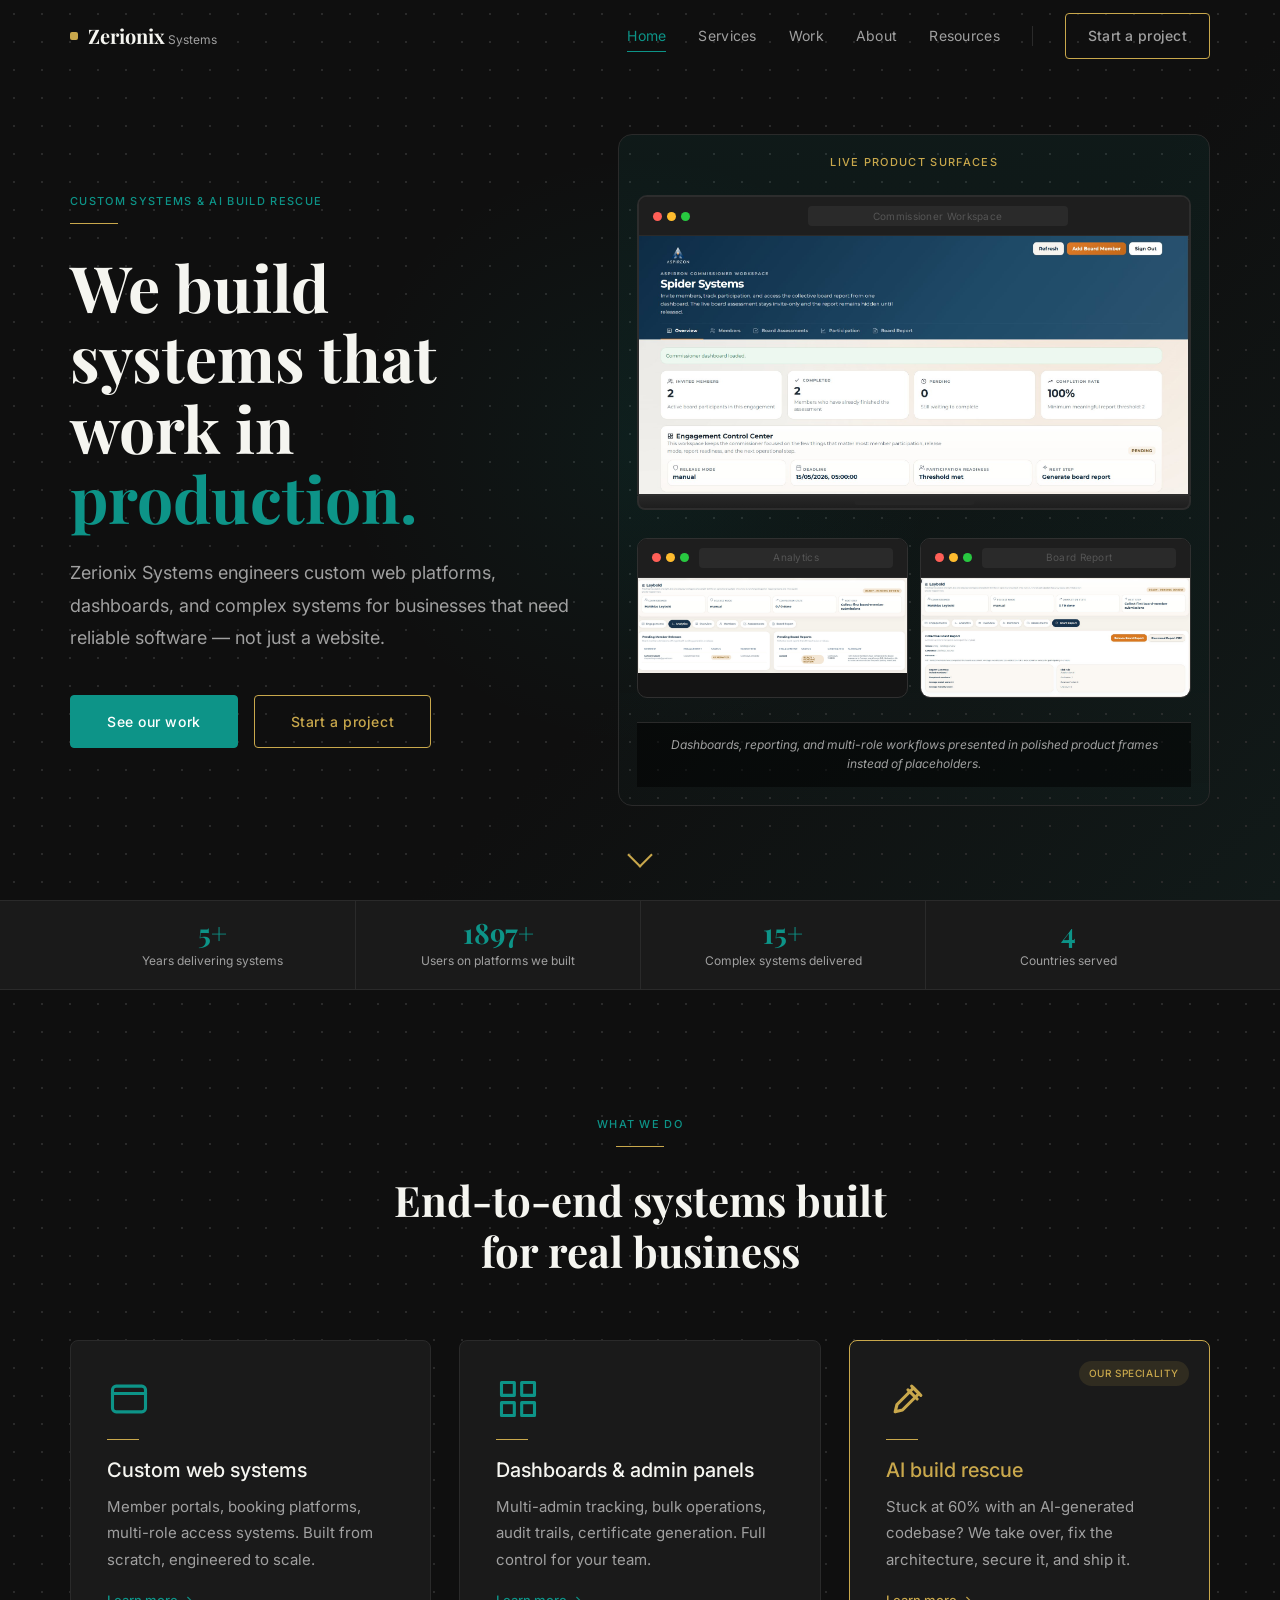
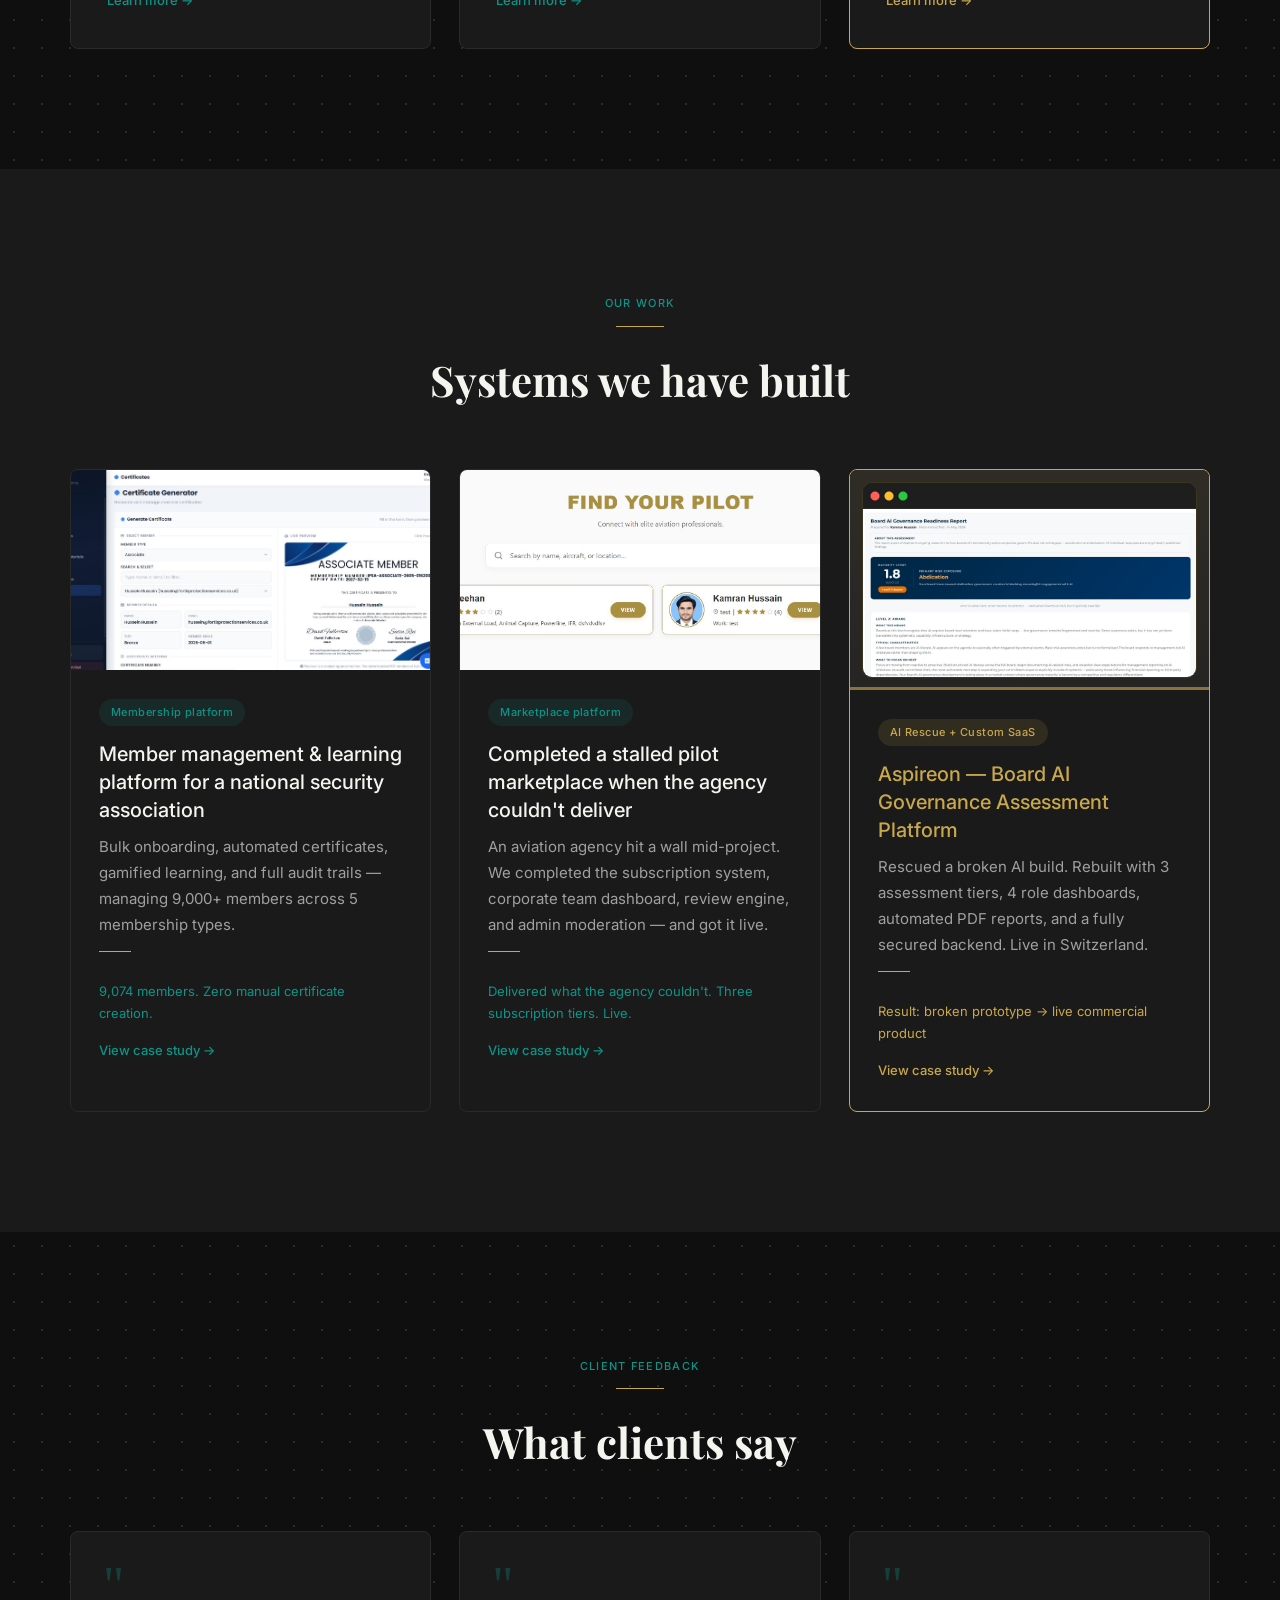
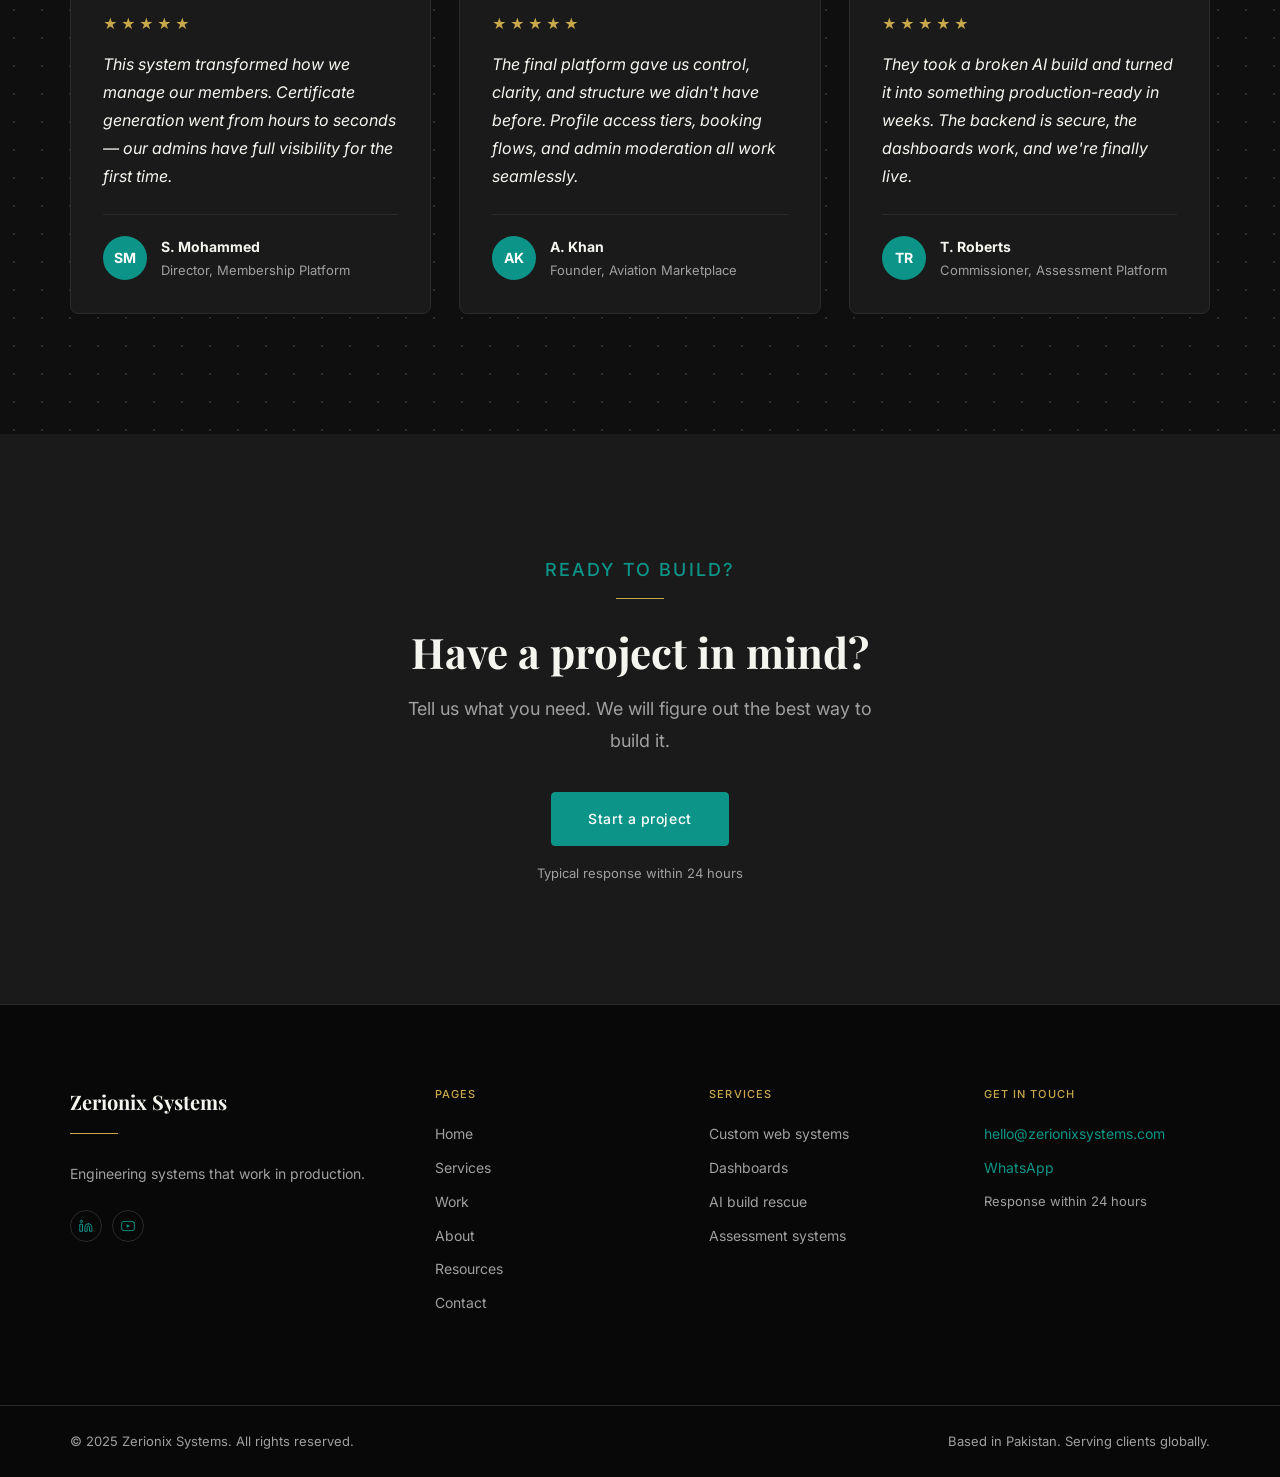
==== index.html @ 6ef4d152 "Initial commit — Zerionix Systems website Full luxury dark theme with Playfair Display + Inter typog" ====
<!DOCTYPE html>
<html lang="en">
<head>
  <meta charset="UTF-8"/>
  <meta name="viewport" content="width=device-width, initial-scale=1.0"/>
  <title>Zerionix Systems — Custom Web Systems &amp; AI Build Rescue</title>
  <meta name="description" content="Zerionix Systems engineers custom web platforms, dashboards, and production-ready systems for businesses that need reliable software."/>
  <meta property="og:title" content="Zerionix Systems — Custom Web Systems &amp; AI Build Rescue"/>
  <meta property="og:description" content="Custom web systems, dashboards, AI build rescue, and production-ready software delivery."/>
  <meta property="og:type" content="website"/>
  <link rel="preconnect" href="https://fonts.googleapis.com"/>
  <link rel="preconnect" href="https://fonts.gstatic.com" crossorigin/>
  <link href="https://fonts.googleapis.com/css2?family=Playfair+Display:wght@700&family=Inter:wght@400;500&display=swap" rel="stylesheet"/>
  <link rel="stylesheet" href="css/style.css"/>
  <link rel="stylesheet" href="css/nav.css"/>
  <link rel="stylesheet" href="css/animations.css"/>
</head>
<body data-page="home">

<header class="site-header" data-site-header>
  <div class="container nav-shell">
    <a class="logo" href="index.html">
      <span class="logo-mark" aria-hidden="true"></span>
      <span><span class="logo-primary">Zerionix</span><span class="logo-secondary"> Systems</span></span>
    </a>
    <nav class="nav-links" aria-label="Primary navigation">
      <a href="index.html" data-nav-link>Home</a>
      <a href="services.html" data-nav-link>Services</a>
      <a href="work.html" data-nav-link>Work</a>
      <a href="about.html" data-nav-link>About</a>
      <a href="resources.html" data-nav-link>Resources</a>
      <span class="nav-sep" aria-hidden="true"></span>
      <a class="btn-secondary" href="contact.html">Start a project</a>
    </nav>
    <button class="nav-toggle" type="button" data-nav-toggle aria-label="Open menu" aria-expanded="false">
      <span></span><span></span><span></span>
    </button>
  </div>
</header>

<div class="mobile-menu" data-mobile-menu>
  <button class="mobile-close" data-mobile-close aria-label="Close menu">&times;</button>
  <a href="index.html">Home</a>
  <a href="services.html">Services</a>
  <a href="work.html">Work</a>
  <a href="about.html">About</a>
  <a href="resources.html">Resources</a>
  <a href="contact.html" class="btn-primary" style="margin-top:8px;">Start a project</a>
</div>

<main>

  <!-- Hero -->
  <section class="hero-section">
    <img class="hero-bg-img" src="img/lifestyle/hero-bg.jpg" loading="eager" alt="" aria-hidden="true" onerror="this.style.display='none'"/>
    <div class="hero-glow" aria-hidden="true"></div>
    <div class="container hero-layout">
      <div class="hero-content hero-copy-block">
      <p class="label-tag fade-in" data-delay="0s">Custom Systems &amp; AI Build Rescue</p>
      <span class="gold-rule fade-in" data-delay="0.1s"></span>
      <h1 class="fade-in" data-delay="0.2s">We build systems that<br>work in <span class="hero-accent">production.</span></h1>
      <p class="hero-body fade-in" data-delay="0.3s">Zerionix Systems engineers custom web platforms, dashboards, and complex systems for businesses that need reliable software — not just a website.</p>
      <div class="hero-btns fade-in" data-delay="0.4s">
        <a class="btn-primary" href="work.html">See our work</a>
        <a class="btn-secondary" href="contact.html">Start a project</a>
      </div>
      </div>
      <div class="hero-visual-shell fade-in" data-delay="0.25s">
        <div class="media-showcase hero-showcase">
          <div class="hero-kicker">Live product surfaces</div>
          <div class="laptop-mockup">
            <div class="laptop-lid">
              <div class="browser-chrome">
                <div class="browser-dots"><span class="browser-dot dot-r"></span><span class="browser-dot dot-y"></span><span class="browser-dot dot-g"></span></div>
                <div class="browser-url">Commissioner Workspace</div>
              </div>
              <div class="browser-screen">
                <img src="img/aspireon/screen-aspireon-commissioner.png" loading="lazy" alt="Commissioner workspace shown in a laptop frame"/>
              </div>
            </div>
            <div class="laptop-base"><div class="laptop-notch"></div></div>
          </div>
          <div class="media-stack two-up hero-mini-stack">
            <div class="browser-mockup">
              <div class="browser-chrome">
                <div class="browser-dots"><span class="browser-dot dot-r"></span><span class="browser-dot dot-y"></span><span class="browser-dot dot-g"></span></div>
                <div class="browser-url">Analytics</div>
              </div>
              <div class="browser-screen">
                <img src="img/aspireon/screen-aspireon-analytics.png" loading="lazy" alt="Analytics dashboard preview"/>
              </div>
            </div>
            <div class="browser-mockup">
              <div class="browser-chrome">
                <div class="browser-dots"><span class="browser-dot dot-r"></span><span class="browser-dot dot-y"></span><span class="browser-dot dot-g"></span></div>
                <div class="browser-url">Board Report</div>
              </div>
              <div class="browser-screen">
                <img src="img/aspireon/screen-aspireon-board-report.png" loading="lazy" alt="Board report system preview"/>
              </div>
            </div>
          </div>
          <div class="media-caption">Dashboards, reporting, and multi-role workflows presented in polished product frames instead of placeholders.</div>
        </div>
      </div>
    </div>
    <div class="scroll-indicator" aria-hidden="true"><span class="scroll-arrow"></span></div>
  </section>

  <!-- Stats strip -->
  <div class="stats-strip">
    <div class="container stats-inner">
      <div class="stat-item">
        <span class="stat-num" data-count="5" data-suffix="+">5+</span>
        <span class="stat-label">Years delivering systems</span>
      </div>
      <div class="stat-item">
        <span class="stat-num" data-count="1900" data-suffix="+">1,900+</span>
        <span class="stat-label">Users on platforms we built</span>
      </div>
      <div class="stat-item">
        <span class="stat-num" data-count="15" data-suffix="+">15+</span>
        <span class="stat-label">Complex systems delivered</span>
      </div>
      <div class="stat-item">
        <span class="stat-num" data-count="4">4</span>
        <span class="stat-label">Countries served</span>
      </div>
    </div>
  </div>

  <!-- Services snapshot -->
  <section class="section dot-bg">
    <div class="container">
      <div class="section-header center fade-in">
        <p class="label-tag">What we do</p>
        <span class="gold-rule"></span>
        <h2>End-to-end systems built<br>for real business</h2>
      </div>
      <div class="card-grid three-col">
        <article class="card fade-in" data-delay="0s">
          <div class="icon-mark" aria-hidden="true">
            <svg viewBox="0 0 24 24"><rect x="3" y="5" width="18" height="14" rx="2"></rect><path d="M3 9h18"></path></svg>
          </div>
          <span class="gold-rule" style="width:32px;margin-bottom:16px"></span>
          <h3>Custom web systems</h3>
          <p>Member portals, booking platforms, multi-role access systems. Built from scratch, engineered to scale.</p>
          <a href="services.html" style="display:inline-block;margin-top:16px;color:var(--color-teal);font-size:13px;font-weight:500;">Learn more →</a>
        </article>
        <article class="card fade-in" data-delay="0.12s">
          <div class="icon-mark" aria-hidden="true">
            <svg viewBox="0 0 24 24"><rect x="3" y="3" width="7" height="7"></rect><rect x="14" y="3" width="7" height="7"></rect><rect x="3" y="14" width="7" height="7"></rect><rect x="14" y="14" width="7" height="7"></rect></svg>
          </div>
          <span class="gold-rule" style="width:32px;margin-bottom:16px"></span>
          <h3>Dashboards &amp; admin panels</h3>
          <p>Multi-admin tracking, bulk operations, audit trails, certificate generation. Full control for your team.</p>
          <a href="services.html" style="display:inline-block;margin-top:16px;color:var(--color-teal);font-size:13px;font-weight:500;">Learn more →</a>
        </article>
        <article class="card card-gold fade-in" data-delay="0.24s" style="position:relative;">
          <span style="position:absolute;top:20px;right:20px;background:rgba(201,168,76,0.12);color:var(--color-gold);font-size:10px;font-weight:500;letter-spacing:0.06em;text-transform:uppercase;padding:4px 10px;border-radius:20px;">Our speciality</span>
          <div class="icon-mark gold" aria-hidden="true">
            <svg viewBox="0 0 24 24"><path d="M14 5l5 5"></path><path d="M12 7l5 5"></path><path d="M5 19l4-1 9-9-3-3-9 9-1 4z"></path></svg>
          </div>
          <span class="gold-rule" style="width:32px;margin-bottom:16px"></span>
          <h3 style="color:var(--color-gold)">AI build rescue</h3>
          <p>Stuck at 60% with an AI-generated codebase? We take over, fix the architecture, secure it, and ship it.</p>
          <a href="services.html" style="display:inline-block;margin-top:16px;color:var(--color-gold);font-size:13px;font-weight:500;">Learn more →</a>
        </article>
      </div>
    </div>
  </section>

  <!-- Case studies -->
  <section class="section section-surface">
    <div class="container">
      <div class="section-header center fade-in">
        <p class="label-tag">Our work</p>
        <span class="gold-rule"></span>
        <h2>Systems we have built</h2>
      </div>
      <div class="card-grid three-col">

        <article class="card--media fade-in" data-delay="0s">
          <div class="card-img-frame">
            <img src="img/ipsa/admin/screen-ipsa-certificate-generator.png" loading="lazy" alt="IPSA certificate generator — live preview with member details and signatures" onerror="this.style.display='none'"/>
            <div class="card-img-overlay"></div>
          </div>
          <div class="card-content">
            <span class="tag tag-teal">Membership platform</span>
            <h3>Member management &amp; learning platform for a national security association</h3>
            <p>Bulk onboarding, automated certificates, gamified learning, and full audit trails — managing 9,000+ members across 5 membership types.</p>
            <span class="gold-rule" style="width:32px"></span>
            <p style="color:var(--color-teal);font-size:13px;margin-bottom:12px;">9,074 members. Zero manual certificate creation.</p>
            <a href="work.html" style="color:var(--color-teal);font-size:13px;font-weight:500;">View case study →</a>
          </div>
        </article>

        <article class="card--media fade-in" data-delay="0.12s">
          <div class="card-img-frame">
            <img src="img/pilot/public/screen-pilot-find-pilot.png" loading="lazy" alt="507 Aviation — Find Your Pilot search page" onerror="this.style.display='none'"/>
            <div class="card-img-overlay"></div>
          </div>
          <div class="card-content">
            <span class="tag tag-teal">Marketplace platform</span>
            <h3>Completed a stalled pilot marketplace when the agency couldn't deliver</h3>
            <p>An aviation agency hit a wall mid-project. We completed the subscription system, corporate team dashboard, review engine, and admin moderation — and got it live.</p>
            <span class="gold-rule" style="width:32px"></span>
            <p style="color:var(--color-teal);font-size:13px;margin-bottom:12px;">Delivered what the agency couldn't. Three subscription tiers. Live.</p>
            <a href="work.html" style="color:var(--color-teal);font-size:13px;font-weight:500;">View case study →</a>
          </div>
        </article>

        <article class="card--media card--media-gold fade-in" data-delay="0.24s">
          <div class="card-img-frame" style="height:220px;position:relative;">
            <div class="img-collage home-case-frame">
              <div class="collage-main">
                <img src="img/aspireon/screen-aspireon-pdf-report.png" loading="lazy" alt="Aspireon PDF report — maturity score and risk profile"/>
              </div>
              <div class="collage-side">
                <div class="collage-side-item">
                  <img src="img/aspireon/screen-aspireon-admin.png" loading="lazy" alt="Aspireon admin dashboard"/>
                </div>
                <div class="collage-side-item">
                  <img src="img/aspireon/screen-aspireon-commissioner.png" loading="lazy" alt="Aspireon commissioner workspace"/>
                </div>
              </div>
            </div>
            <div class="collage-gold-bar"></div>
            <div class="card-img-overlay" style="background:rgba(201,168,76,0.04)"></div>
          </div>
          <div class="card-content">
            <span class="tag tag-gold">AI Rescue + Custom SaaS</span>
            <h3 style="color:var(--color-gold)">Aspireon — Board AI Governance Assessment Platform</h3>
            <p>Rescued a broken AI build. Rebuilt with 3 assessment tiers, 4 role dashboards, automated PDF reports, and a fully secured backend. Live in Switzerland.</p>
            <span class="gold-rule" style="width:32px"></span>
            <p style="color:var(--color-gold);font-size:13px;margin-bottom:12px;">Result: broken prototype → live commercial product</p>
            <a href="work.html" style="color:var(--color-gold);font-size:13px;font-weight:500;">View case study →</a>
          </div>
        </article>

      </div>
    </div>
  </section>

  <!-- Testimonials -->
  <section class="section dot-bg">
    <div class="container">
      <div class="section-header center fade-in">
        <p class="label-tag">Client feedback</p>
        <span class="gold-rule"></span>
        <h2>What clients say</h2>
      </div>
      <div class="card-grid three-col">
        <article class="testimonial-card fade-in" data-delay="0s">
          <div class="testimonial-quote-mark">"</div>
          <div class="testimonial-stars">★★★★★</div>
          <p class="testimonial-text">This system transformed how we manage our members. Certificate generation went from hours to seconds — our admins have full visibility for the first time.</p>
          <div class="testimonial-author">
            <div class="testimonial-avatar">SM</div>
            <div class="testimonial-author-info">
              <strong>S. Mohammed</strong>
              <span>Director, Membership Platform</span>
            </div>
          </div>
        </article>
        <article class="testimonial-card fade-in" data-delay="0.12s">
          <div class="testimonial-quote-mark">"</div>
          <div class="testimonial-stars">★★★★★</div>
          <p class="testimonial-text">The final platform gave us control, clarity, and structure we didn't have before. Profile access tiers, booking flows, and admin moderation all work seamlessly.</p>
          <div class="testimonial-author">
            <div class="testimonial-avatar">AK</div>
            <div class="testimonial-author-info">
              <strong>A. Khan</strong>
              <span>Founder, Aviation Marketplace</span>
            </div>
          </div>
        </article>
        <article class="testimonial-card fade-in" data-delay="0.24s">
          <div class="testimonial-quote-mark">"</div>
          <div class="testimonial-stars">★★★★★</div>
          <p class="testimonial-text">They took a broken AI build and turned it into something production-ready in weeks. The backend is secure, the dashboards work, and we're finally live.</p>
          <div class="testimonial-author">
            <div class="testimonial-avatar">TR</div>
            <div class="testimonial-author-info">
              <strong>T. Roberts</strong>
              <span>Commissioner, Assessment Platform</span>
            </div>
          </div>
        </article>
      </div>
    </div>
  </section>

  <!-- CTA -->
  <section class="cta-section">
    <div class="container">
      <p class="label-tag fade-in">Ready to build?</p>
      <span class="gold-rule fade-in" data-delay="0.05s"></span>
      <h2 class="fade-in" data-delay="0.1s">Have a project in mind?</h2>
      <p class="fade-in" data-delay="0.2s">Tell us what you need. We will figure out the best way to build it.</p>
      <a class="btn-primary fade-in" data-delay="0.3s" href="contact.html">Start a project</a>
      <span class="cta-note fade-in" data-delay="0.35s">Typical response within 24 hours</span>
    </div>
  </section>

</main>

<footer class="site-footer">
  <div class="container footer-grid">
    <div>
      <span class="footer-logo">Zerionix Systems</span>
      <span class="gold-rule"></span>
      <p class="footer-tagline">Engineering systems that work in production.</p>
      <div class="footer-socials">
        <a class="social-icon" href="https://www.linkedin.com" target="_blank" rel="noreferrer" aria-label="LinkedIn">
          <svg viewBox="0 0 24 24"><path d="M16 8a6 6 0 0 1 6 6v7h-4v-7a2 2 0 0 0-4 0v7h-4v-7a6 6 0 0 1 6-6z"></path><rect x="2" y="9" width="4" height="12"></rect><circle cx="4" cy="4" r="2"></circle></svg>
        </a>
        <a class="social-icon" href="#" target="_blank" rel="noreferrer" aria-label="YouTube">
          <svg viewBox="0 0 24 24"><path d="M22.54 6.42a2.78 2.78 0 0 0-1.95-1.96C18.88 4 12 4 12 4s-6.88 0-8.59.46a2.78 2.78 0 0 0-1.95 1.96A29 29 0 0 0 1 12a29 29 0 0 0 .46 5.58A2.78 2.78 0 0 0 3.41 19.54C5.12 20 12 20 12 20s6.88 0 8.59-.46a2.78 2.78 0 0 0 1.95-1.96A29 29 0 0 0 23 12a29 29 0 0 0-.46-5.58z"></path><polygon points="9.75 15.02 15.5 12 9.75 8.98 9.75 15.02" fill="currentColor" stroke="none"></polygon></svg>
        </a>
      </div>
    </div>
    <div>
      <p class="footer-heading">Pages</p>
      <nav>
        <a href="index.html">Home</a>
        <a href="services.html">Services</a>
        <a href="work.html">Work</a>
        <a href="about.html">About</a>
        <a href="resources.html">Resources</a>
        <a href="contact.html">Contact</a>
      </nav>
    </div>
    <div>
      <p class="footer-heading">Services</p>
      <nav>
        <a href="services.html">Custom web systems</a>
        <a href="services.html">Dashboards</a>
        <a href="services.html">AI build rescue</a>
        <a href="services.html">Assessment systems</a>
      </nav>
    </div>
    <div>
      <p class="footer-heading">Get in touch</p>
      <a href="mailto:hello@zerionixsystems.com" class="footer-contact-item teal">hello@zerionixsystems.com</a>
      <a href="https://wa.me/" target="_blank" rel="noreferrer" class="footer-contact-item teal">WhatsApp</a>
      <span class="footer-contact-item grey">Response within 24 hours</span>
    </div>
  </div>
  <div class="footer-bottom">
    <div class="container footer-bottom-inner">
      <p>© 2025 Zerionix Systems. All rights reserved.</p>
      <p>Based in Pakistan. Serving clients globally.</p>
    </div>
  </div>
</footer>

<button class="back-to-top" type="button" data-back-to-top aria-label="Back to top">
  <svg viewBox="0 0 24 24"><polyline points="18 15 12 9 6 15"></polyline></svg>
</button>
<div class="custom-cursor" data-cursor aria-hidden="true"></div>
<script src="js/main.js"></script>
</body>
</html>
---- css/style.css ----
@import url("https://fonts.googleapis.com/css2?family=Playfair+Display:wght@700&family=Inter:wght@400;500&display=swap");

/* ——— Reset ——— */
*,*::before,*::after{box-sizing:border-box;margin:0;padding:0}
html{scroll-behavior:smooth}

/* ——— Variables ——— */
:root{
  --color-bg:#0F0F0F;
  --color-surface:#1A1A1A;
  --color-surface-2:#222222;
  --color-border:#2A2A2A;
  --color-text-primary:#F5F5F0;
  --color-text-secondary:#A0A0A0;
  --color-teal:#0D9488;
  --color-teal-light:#14B8A6;
  --color-gold:#C9A84C;
  --color-gold-light:#E2C068;
  --color-error:#EF4444;
  --container:1140px;
}

/* ——— Base ——— */
body{
  font-family:"Inter",sans-serif;
  font-size:15px;
  line-height:1.7;
  color:var(--color-text-secondary);
  background:var(--color-bg);
  opacity:0;
  transition:opacity 0.4s ease;
}
body.loaded{opacity:1}
img,svg{display:block;max-width:100%}
button,input,textarea,select{font:inherit}
a{color:inherit;text-decoration:none}
ul{list-style:none;padding:0}

/* ——— Typography ——— */
h1{
  font-family:"Playfair Display",serif;
  font-size:64px;font-weight:700;line-height:1.1;
  color:var(--color-text-primary);
}
h2{
  font-family:"Playfair Display",serif;
  font-size:42px;font-weight:700;line-height:1.2;
  color:var(--color-text-primary);margin-bottom:20px;
}
h3{
  font-family:"Inter",sans-serif;
  font-size:20px;font-weight:500;line-height:1.4;
  color:var(--color-text-primary);margin-bottom:10px;
}
p{color:var(--color-text-secondary);line-height:1.75}

/* ——— Layout ——— */
.container{width:min(var(--container),calc(100% - 64px));margin:0 auto}
.section{padding:120px 0}
.section-surface{background:var(--color-surface)}

/* ——— Utility ——— */
.label-tag{
  display:inline-block;font-size:11px;font-weight:500;
  letter-spacing:0.12em;text-transform:uppercase;
  color:var(--color-teal);margin-bottom:12px;
}
.label-tag-gold{
  display:inline-block;font-size:11px;font-weight:500;
  letter-spacing:0.12em;text-transform:uppercase;
  color:var(--color-gold);margin-bottom:12px;
}
.gold-rule{
  display:block;width:48px;height:1px;
  background:var(--color-gold);margin:0 0 28px;
}
.dot-bg{
  background-image:radial-gradient(circle,#2A2A2A 1px,transparent 1px);
  background-size:28px 28px;
}

/* ——— Buttons ——— */
.btn-primary{
  display:inline-flex;align-items:center;justify-content:center;
  padding:14px 36px;background:var(--color-teal);color:#fff;
  border:1px solid var(--color-teal);border-radius:4px;
  font-size:14px;font-weight:500;letter-spacing:0.04em;cursor:pointer;
  transition:background 0.2s,border-color 0.2s,transform 0.15s;white-space:nowrap;
}
.btn-primary:hover{background:var(--color-teal-light);border-color:var(--color-teal-light);transform:scale(1.02)}
.btn-primary:active{transform:scale(0.98)}
.btn-secondary{
  display:inline-flex;align-items:center;justify-content:center;
  padding:14px 36px;background:transparent;color:var(--color-gold);
  border:1px solid var(--color-gold);border-radius:4px;
  font-size:14px;font-weight:500;letter-spacing:0.04em;cursor:pointer;
  transition:background 0.2s,transform 0.15s;white-space:nowrap;
}
.btn-secondary:hover{background:rgba(201,168,76,0.08);transform:scale(1.02)}
.btn-secondary:active{transform:scale(0.98)}
.btn-block{width:100%;justify-content:center}

/* ——— Tags ——— */
.tag{
  display:inline-flex;align-items:center;
  padding:4px 12px;border-radius:20px;
  font-size:11px;font-weight:500;letter-spacing:0.04em;margin-bottom:14px;
}
.tag-teal{background:rgba(13,148,136,0.12);color:var(--color-teal)}
.tag-gold{background:rgba(201,168,76,0.12);color:var(--color-gold)}

/* ——— Cards ——— */
.card{
  background:var(--color-surface);border:1px solid var(--color-border);
  border-radius:8px;padding:36px;transition:border-color 0.3s;
}
.card:hover{border-color:var(--color-teal)}
.card-gold{border-color:var(--color-gold)}
.card-gold:hover{border-color:var(--color-gold-light)}
.card-grid{display:grid;gap:28px}
.three-col{grid-template-columns:repeat(3,minmax(0,1fr))}
.two-col{grid-template-columns:1fr 1fr}
.service-card-media{
  height:164px;margin:-36px -36px 24px;
  border-bottom:1px solid var(--color-border);
  background:linear-gradient(180deg,rgba(13,148,136,0.12),rgba(13,148,136,0.02));
  overflow:hidden;
}
.service-card-media img{
  width:100%;height:100%;object-fit:cover;object-position:top;display:block;
  opacity:0.88;
}
.service-card-media-gold{
  background:linear-gradient(180deg,rgba(201,168,76,0.14),rgba(201,168,76,0.03));
  border-bottom-color:rgba(201,168,76,0.28);
}
.service-card-frame{
  padding:14px;
  display:flex;
  align-items:center;
}
.service-card-frame .browser-mockup{
  width:100%;
  border-color:#4a4023;
  box-shadow:0 0 0 1px rgba(201,168,76,0.08) inset;
}
.service-card-frame .browser-screen img{
  width:100%;
  height:120px;
  object-fit:cover;
  object-position:top;
  opacity:0.96;
}

/* Card with top image frame */
.card--media{
  background:var(--color-surface);border:1px solid var(--color-border);
  border-radius:8px;padding:0;overflow:hidden;transition:border-color 0.3s;
}
.card--media:hover{border-color:var(--color-teal)}
.card--media-gold{border-color:var(--color-gold)}
.card--media-gold:hover{border-color:var(--color-gold-light)}
.card-img-frame{
  height:200px;background:var(--color-surface-2);
  overflow:hidden;position:relative;
}
.card-img-frame svg{width:100%;height:100%}
.card-img-frame img{
  width:100%;height:100%;
  object-fit:cover;display:block;
  border-radius:0;
}
.card-img-overlay{
  position:absolute;inset:0;
  background:rgba(13,148,136,0.08);opacity:0;transition:opacity 0.3s;
}
.card--media:hover .card-img-overlay{opacity:1}
.card-content{padding:28px}
.card-content>p{margin-bottom:12px}

/* ——— Section header ——— */
.section-header{margin-bottom:64px}
.section-header.center{text-align:center}
.section-header.center .gold-rule{margin-left:auto;margin-right:auto}

/* ——— Icon marks ——— */
.icon-mark{width:44px;height:44px;margin-bottom:18px;color:var(--color-teal)}
.icon-mark.gold{color:var(--color-gold)}
.icon-mark svg{
  width:100%;height:100%;fill:none;stroke:currentColor;
  stroke-width:1.7;stroke-linecap:round;stroke-linejoin:round;
}

/* ——— Hero ——— */
.hero-section{
  min-height:100vh;display:flex;flex-direction:column;
  align-items:center;justify-content:center;
  position:relative;overflow:hidden;text-align:center;
  padding:120px 0 80px;
  background-image:radial-gradient(circle,#2A2A2A 1px,transparent 1px),linear-gradient(135deg,#0F0F0F 60%,#111A19 100%);
  background-size:28px 28px,cover;
}
.hero-glow{
  position:absolute;width:600px;height:600px;border-radius:50%;
  background:radial-gradient(circle,rgba(13,148,136,0.07) 0%,transparent 70%);
  pointer-events:none;top:50%;left:50%;transform:translate(-50%,-50%);
}
.hero-content{
  position:relative;z-index:1;
  display:flex;flex-direction:column;align-items:center;
  max-width:760px;width:100%;
}
.hero-layout{
  position:relative;z-index:1;
  display:grid;grid-template-columns:0.92fr 1.08fr;
  gap:44px;align-items:center;
}
.hero-copy-block{align-items:flex-start;text-align:left}
.hero-content h1{margin-bottom:0}
.hero-accent{color:var(--color-teal)}
.hero-body{
  font-size:18px;line-height:1.8;max-width:540px;
  margin:24px 0 40px;
}
.hero-btns{display:flex;gap:16px;flex-wrap:wrap;justify-content:center}
.hero-copy-block .hero-btns{justify-content:flex-start}
.hero-visual-shell{width:100%}
.hero-showcase{border:1px solid var(--color-border);border-radius:14px}
.hero-kicker{
  margin-bottom:12px;font-size:11px;font-weight:500;
  letter-spacing:0.12em;text-transform:uppercase;color:var(--color-gold);
}
.hero-mini-stack .browser-screen img{max-height:160px}
.scroll-indicator{position:absolute;bottom:36px;left:50%;transform:translateX(-50%)}
.scroll-arrow{
  display:block;width:18px;height:18px;
  border-right:2px solid var(--color-gold);border-bottom:2px solid var(--color-gold);
  transform:rotate(45deg);
  animation:scrollBounce 1.6s ease infinite;
}
@keyframes scrollBounce{
  0%,100%{transform:rotate(45deg) translateY(0)}
  50%{transform:rotate(45deg) translateY(7px)}
}

/* ——— Stats strip ——— */
.stats-strip{
  background:var(--color-surface);
  border-top:1px solid var(--color-border);
  border-bottom:1px solid var(--color-border);
}
.stats-inner{
  display:grid;grid-template-columns:repeat(4,1fr);
  height:88px;
}
.stat-item{
  display:flex;flex-direction:column;align-items:center;
  justify-content:center;gap:4px;padding:0 16px;
}
.stat-item+.stat-item{border-left:1px solid var(--color-border)}
.stat-num{
  font-family:"Playfair Display",serif;
  font-size:28px;font-weight:700;color:var(--color-teal);line-height:1;
}
.stat-label{font-size:12px;color:var(--color-text-secondary)}

/* ——— Services page hero nav ——— */
.services-quick-nav {
  display:flex;gap:12px;flex-wrap:wrap;justify-content:center;
  margin-top:36px;
}
.services-quick-nav a {
  display:inline-flex;align-items:center;gap:8px;
  padding:10px 20px;border:1px solid var(--color-border);
  border-radius:4px;font-size:13px;font-weight:500;
  color:var(--color-text-secondary);
  transition:border-color 0.2s,color 0.2s;
}
.services-quick-nav a:hover {color:var(--color-text-primary);border-color:var(--color-text-secondary)}
.services-quick-nav .num {color:var(--color-gold);font-size:11px;font-weight:500}

/* Service section "see in action" link */
.service-case-link {
  display:inline-flex;align-items:center;gap:8px;
  margin-top:24px;padding-top:20px;
  border-top:1px solid var(--color-border);
  font-size:13px;color:var(--color-teal);font-weight:500;
  transition:color 0.2s;
}
.service-case-link:hover{color:var(--color-teal-light)}

/* AI rescue visual section */
.rescue-visual{margin-top:36px;margin-bottom:36px}
.media-showcase-gold{
  border:1px solid rgba(201,168,76,0.25);
  border-radius:12px;overflow:hidden;
}
.rescue-collage{height:320px}
.media-caption{
  padding:14px 20px;
  background:rgba(0,0,0,0.5);
  font-size:13px;color:var(--color-text-secondary);
  font-style:italic;border-top:1px solid var(--color-border);
}

/* ——— Service sections ——— */
.service-section{padding:100px 0}
.service-grid{
  display:grid;grid-template-columns:55fr 45fr;
  gap:64px;align-items:center;
}
.service-grid.reverse .service-img{order:-1}
.service-content h2{margin-bottom:16px}
.service-list{margin-top:20px}
.service-list li{
  padding:8px 0 8px 20px;position:relative;
  color:var(--color-text-secondary);font-size:15px;
  border-bottom:1px solid var(--color-border);
}
.service-list li::before{content:"—";position:absolute;left:0;color:var(--color-teal)}
.service-img{display:flex;align-items:center;justify-content:center}
.service-img-frame{border-radius:12px;overflow:hidden;border:1px solid var(--color-border);width:100%;background:var(--color-surface-2)}
.service-img-frame svg{width:100%;display:block}
.media-showcase{padding:18px;background:linear-gradient(180deg,rgba(13,148,136,0.08),rgba(13,148,136,0.02))}
.media-showcase-gold{background:linear-gradient(180deg,rgba(201,168,76,0.1),rgba(201,168,76,0.03))}
.media-stack{display:grid;gap:12px;margin-top:12px}
.media-stack.two-up{grid-template-columns:1fr 1fr}
.media-caption{margin-top:12px;padding-top:12px;border-top:1px solid var(--color-border);font-size:12px;line-height:1.6;color:var(--color-text-secondary)}

/* ——— AI rescue panel ——— */
.ai-rescue-section{
  background:var(--color-surface-2);
  border-top:1px solid var(--color-gold);
  border-bottom:1px solid var(--color-gold);
  padding:100px 0;
}
.ai-rescue-badge{
  display:inline-flex;align-items:center;
  padding:4px 14px;border-radius:20px;
  background:rgba(201,168,76,0.12);color:var(--color-gold);
  font-size:11px;font-weight:500;letter-spacing:0.06em;
  text-transform:uppercase;margin-bottom:16px;
}
.rescue-visual{margin:0 0 36px}
.rescue-collage{min-height:360px}
.process-cards{
  display:grid;grid-template-columns:repeat(3,1fr);
  gap:20px;margin-top:40px;
}
.process-card{
  background:var(--color-surface);
  border-left:2px solid var(--color-gold);
  padding:24px;border-radius:0 6px 6px 0;
}
.process-card h4{
  color:var(--color-gold);font-size:12px;font-weight:500;
  letter-spacing:0.08em;text-transform:uppercase;margin-bottom:8px;
}
.process-card p{font-size:14px}

/* ——— How we work ——— */
.steps-section{background:var(--color-surface);padding:100px 0}
.steps-grid{display:grid;grid-template-columns:repeat(4,1fr);gap:28px}
.step-num{
  font-family:"Playfair Display",serif;font-size:64px;font-weight:700;
  color:rgba(13,148,136,0.15);line-height:1;margin-bottom:-12px;
}
.step-title{font-size:18px;font-weight:500;color:var(--color-text-primary);margin-bottom:10px}
.step-body{font-size:14px}

/* ——— Case studies ——— */
.case-study-section{padding:100px 0}
.case-study-grid{
  display:grid;grid-template-columns:1fr 1fr;
  gap:72px;align-items:start;
}
.case-study-section.reverse .case-study-visual{order:-1}
.gold-case-section{
  border-top:1px solid var(--color-gold);
  border-bottom:1px solid var(--color-gold);
  background:var(--color-surface-2);
}
.cs-label{
  font-size:11px;font-weight:500;letter-spacing:0.12em;
  text-transform:uppercase;color:var(--color-gold);margin-bottom:8px;
}
.cs-content h2{margin-top:10px;margin-bottom:16px}
.what-built-label{
  font-size:10px;font-weight:500;letter-spacing:0.1em;
  text-transform:uppercase;color:var(--color-gold);
  margin:24px 0 10px;display:block;
}
.cs-list li{
  padding:7px 0 7px 20px;position:relative;
  color:var(--color-text-secondary);font-size:15px;
  border-bottom:1px solid var(--color-border);
}
.cs-list li::before{content:"—";position:absolute;left:0;color:var(--color-teal)}
.result-box{
  background:var(--color-surface-2);
  border-left:3px solid var(--color-teal);
  border-radius:0 4px 4px 0;
  padding:20px 24px;margin-top:28px;
}
.result-label{
  font-size:10px;font-weight:500;text-transform:uppercase;
  letter-spacing:0.1em;color:var(--color-teal);
  margin-bottom:8px;display:block;
}
.result-box p{color:var(--color-text-primary);font-size:15px;margin:0}
.mockup-frame{border-radius:12px;overflow:hidden;border:1px solid var(--color-border)}
.mockup-frame svg{width:100%;display:block}
.problem-callout{
  background:var(--color-surface);border-left:2px solid var(--color-gold);
  padding:20px 24px;border-radius:0 6px 6px 0;margin-top:20px;
}
.problem-callout h4{
  color:var(--color-gold);font-size:12px;font-weight:500;
  letter-spacing:0.08em;text-transform:uppercase;margin-bottom:8px;
}
.problem-callout p{font-size:14px}

/* ——— About ——— */
.value-card{
  background:var(--color-surface);border-left:2px solid var(--color-gold);
  padding:20px 24px;border-radius:0 6px 6px 0;margin-bottom:14px;
}
.value-card:last-child{margin-bottom:0}
.value-card h4{color:var(--color-text-primary);font-size:15px;font-weight:500;margin-bottom:6px}
.value-card p{font-size:14px}
.team-visual{
  height:360px;border-radius:12px;overflow:hidden;
  background:var(--color-surface-2);border:1px solid var(--color-border);
  display:flex;align-items:center;justify-content:center;
  margin-bottom:48px;position:relative;
}
.team-collage{
  position:absolute;inset:0;padding:18px;
  display:grid;grid-template-columns:1.35fr 0.65fr;gap:14px;opacity:0.42;
}
.team-collage-side{display:grid;grid-template-rows:1fr 1fr;gap:14px}
.team-visual-inner{
  position:absolute;inset:0;display:flex;flex-direction:column;
  align-items:center;justify-content:center;text-align:center;
  padding:40px;background:rgba(15,15,15,0.5);
}
.team-visual-inner h2{color:var(--color-text-primary);margin-bottom:16px}
.team-visual-inner p{max-width:480px;font-size:16px;line-height:1.8}

/* ——— Resources ——— */
.video-card{
  background:var(--color-surface);border:1px solid var(--color-border);
  border-radius:8px;overflow:hidden;transition:border-color 0.3s;
}
.video-card:hover{border-color:var(--color-teal)}
.video-placeholder{
  height:200px;background:var(--color-surface-2);
  display:flex;align-items:center;justify-content:center;position:relative;
}
.video-placeholder img{
  position:absolute;inset:0;width:100%;height:100%;
  object-fit:cover;object-position:top;opacity:0.72;
}
.play-btn{
  width:52px;height:52px;border-radius:50%;
  background:rgba(13,148,136,0.12);border:1px solid var(--color-teal);
  display:flex;align-items:center;justify-content:center;
  color:var(--color-teal);font-size:12px;font-weight:500;letter-spacing:0.08em;text-transform:uppercase;transition:background 0.2s;position:relative;z-index:1;
}
.video-card:hover .play-btn{background:rgba(13,148,136,0.22)}
.video-tag{position:absolute;bottom:12px;left:12px}
.video-copy{padding:24px}
.video-copy h3{font-size:16px;margin-bottom:8px}
.video-copy p{font-size:14px}
.article-card{
  background:var(--color-surface-2);border:1px solid var(--color-border);
  border-radius:8px;padding:28px;
  transition:border-color 0.3s;display:flex;flex-direction:column;
}
.article-card:hover{border-color:var(--color-teal)}
.article-label{
  font-size:10px;font-weight:500;letter-spacing:0.1em;
  text-transform:uppercase;color:var(--color-gold);margin-bottom:12px;
}
.article-card h3{font-size:17px;margin-bottom:10px}
.article-card p{font-size:14px;flex:1;margin-bottom:16px}
.article-link{color:var(--color-teal);font-size:13px;font-weight:500}
.article-link:hover{color:var(--color-teal-light)}

/* ——— Contact ——— */
.contact-grid{
  display:grid;grid-template-columns:3fr 2fr;
  gap:48px;align-items:start;
}
.contact-form{display:grid;gap:18px}
.field-group{display:grid;gap:6px}
.field-group label{font-size:13px;font-weight:500;color:var(--color-text-secondary)}
.field-group input,.field-group textarea,.field-group select{
  width:100%;padding:14px 18px;background:var(--color-surface);
  border:1px solid var(--color-border);border-radius:4px;
  color:var(--color-text-primary);font-size:14px;transition:border-color 0.2s;
}
.field-group input:focus,.field-group textarea:focus,.field-group select:focus{
  outline:none;border-color:var(--color-teal);
}
.field-group select option{background:var(--color-surface)}
.field-error{color:var(--color-error);font-size:12px;margin-top:4px}
.form-success{text-align:center;padding:60px 20px}
.form-success-icon{
  width:56px;height:56px;border-radius:50%;
  background:rgba(13,148,136,0.1);border:1px solid var(--color-teal);
  color:var(--color-teal);display:flex;align-items:center;justify-content:center;
  margin:0 auto 20px;font-size:22px;
}
.contact-side{background:var(--color-surface-2);border-radius:8px;padding:36px}
.contact-side h3{margin-bottom:12px}
.contact-row{
  display:flex;align-items:center;gap:16px;
  padding:16px 0;border-bottom:1px solid var(--color-border);
}
.contact-icon{
  width:40px;height:40px;border-radius:50%;
  background:rgba(13,148,136,0.08);border:1px solid rgba(13,148,136,0.25);
  color:var(--color-teal);display:flex;align-items:center;justify-content:center;flex-shrink:0;
}
.contact-icon svg{
  width:18px;height:18px;fill:none;stroke:currentColor;
  stroke-width:1.7;stroke-linecap:round;stroke-linejoin:round;
}
.contact-detail strong{display:block;color:var(--color-text-primary);font-size:14px;font-weight:500}
.contact-detail span{display:block;color:var(--color-text-secondary);font-size:13px}
.contact-note{font-style:italic;font-size:13px;margin-top:20px}
.calendly-cta{margin-top:24px;padding-top:20px;border-top:1px solid var(--color-border)}
.calendly-label{
  display:block;font-size:11px;font-weight:500;letter-spacing:0.1em;
  text-transform:uppercase;color:var(--color-gold);margin-bottom:8px;
}
.calendly-link{
  color:var(--color-gold);font-size:14px;
  border-bottom:1px solid rgba(201,168,76,0.4);padding-bottom:2px;
  transition:color 0.2s,border-color 0.2s;
}
.calendly-link:hover{color:var(--color-gold-light);border-color:var(--color-gold-light)}

/* ——— Testimonials ——— */
.testimonial-card{
  background:var(--color-surface);border:1px solid var(--color-border);
  border-radius:8px;padding:32px;
  display:flex;flex-direction:column;transition:border-color 0.3s;
}
.testimonial-card:hover{border-color:var(--color-teal)}
.testimonial-quote-mark{
  font-size:52px;line-height:0.85;
  color:rgba(13,148,136,0.3);font-family:Georgia,serif;
  margin-bottom:4px;user-select:none;
}
.testimonial-stars{color:var(--color-gold);font-size:14px;letter-spacing:3px;margin-bottom:14px}
.testimonial-text{
  font-size:16px;line-height:1.75;color:var(--color-text-primary);
  font-style:italic;flex:1;margin:0 0 24px;
}
.testimonial-author{
  display:flex;align-items:center;gap:14px;
  border-top:1px solid var(--color-border);padding-top:20px;
}
.testimonial-avatar{
  width:44px;height:44px;border-radius:50%;background:var(--color-teal);
  color:#fff;font-weight:700;font-size:14px;
  display:flex;align-items:center;justify-content:center;flex-shrink:0;
}
.testimonial-author-info strong{display:block;color:var(--color-text-primary);font-size:14px;font-style:normal}
.testimonial-author-info span{display:block;color:var(--color-text-secondary);font-size:13px}

/* ——— CTA section ——— */
.cta-section{background:var(--color-surface);text-align:center;padding:120px 0}
.cta-section .label-tag{margin:0 auto 12px}
.cta-section .gold-rule{margin:0 auto 28px}
.cta-section h2{margin-bottom:16px}
.cta-section>div>p{max-width:500px;margin:0 auto 36px;font-size:18px}
.cta-note{display:block;margin-top:16px;font-size:13px;color:var(--color-text-secondary)}

/* ——— Page hero (inner pages) ——— */
.page-hero{
  background:var(--color-surface);text-align:center;
  padding:140px 0 80px;
}
.page-hero h1{margin-bottom:20px}
.page-hero p{font-size:18px;line-height:1.8;max-width:560px;margin:0 auto}

/* ——— Footer ——— */
.site-footer{background:#080808;border-top:1px solid var(--color-border)}
.footer-grid{
  display:grid;grid-template-columns:1.4fr 1fr 1fr 1fr;
  gap:48px;padding:80px 0;
}
.footer-logo{
  display:block;font-family:"Playfair Display",serif;
  font-size:20px;font-weight:700;color:var(--color-text-primary);margin-bottom:14px;
}
.footer-tagline{font-size:14px;line-height:1.7;margin-bottom:24px}
.footer-heading{
  font-size:11px;font-weight:500;letter-spacing:0.1em;
  text-transform:uppercase;color:var(--color-gold);margin-bottom:18px;
}
.site-footer nav a{
  display:block;color:var(--color-text-secondary);
  font-size:14px;margin-bottom:10px;transition:color 0.2s;
}
.site-footer nav a:hover{color:var(--color-text-primary)}
.footer-contact-item{display:block;font-size:14px;margin-bottom:10px}
.footer-contact-item.teal{color:var(--color-teal)}
.footer-contact-item.grey{color:var(--color-text-secondary);font-size:13px}
.footer-socials{display:flex;gap:10px;margin-top:4px}
.social-icon{
  width:32px;height:32px;border-radius:50%;border:1px solid var(--color-border);
  color:var(--color-teal);display:flex;align-items:center;justify-content:center;
  transition:border-color 0.2s,color 0.2s;
}
.social-icon:hover{border-color:var(--color-gold);color:var(--color-gold)}
.social-icon svg{
  width:14px;height:14px;fill:none;stroke:currentColor;
  stroke-width:1.7;stroke-linecap:round;stroke-linejoin:round;
}
.footer-bottom{border-top:1px solid var(--color-border)}
.footer-bottom-inner{
  display:flex;justify-content:space-between;gap:24px;padding:24px 0;
}
.footer-bottom p{font-size:13px;color:var(--color-text-secondary)}

/* ——— Back to top ——— */
.back-to-top{
  position:fixed;right:28px;bottom:28px;width:48px;height:48px;
  border-radius:50%;background:var(--color-teal);color:#fff;border:none;cursor:pointer;
  display:flex;align-items:center;justify-content:center;
  opacity:0;pointer-events:none;transition:opacity 0.3s;z-index:50;
}
.back-to-top.visible{opacity:1;pointer-events:auto}
.back-to-top svg{
  width:20px;height:20px;fill:none;stroke:currentColor;
  stroke-width:2;stroke-linecap:round;stroke-linejoin:round;
}

/* ——— Custom cursor ——— */
.custom-cursor{
  position:fixed;width:12px;height:12px;border-radius:50%;
  background:var(--color-teal);pointer-events:none;z-index:9999;
  transform:translate(-50%,-50%);
  transition:width 0.2s,height 0.2s,background 0.2s;opacity:0;
}
.custom-cursor.active{opacity:0.8}
.custom-cursor.hovered{
  width:32px;height:32px;background:transparent;
  border:1px solid var(--color-teal);opacity:1;
}

/* ——— Hero background photo ——— */
.hero-bg-img{
  position:absolute;inset:0;
  width:100%;height:100%;
  object-fit:cover;object-position:center;
  opacity:0.12;z-index:0;pointer-events:none;
}

/* ——— Media showcase (services page: laptop + 2-up grid) ——— */
.media-showcase{display:flex;flex-direction:column;gap:12px}
.media-stack.two-up{display:grid;grid-template-columns:1fr 1fr;gap:12px}

/* ——— Team collage (about page) ——— */
.team-collage{
  position:absolute;inset:0;
  display:grid;grid-template-columns:2fr 1fr;gap:3px;
  overflow:hidden;
}
.team-collage-main{height:100%;overflow:hidden;line-height:0}
.team-collage-main img{width:100%;height:100%;object-fit:cover;object-position:top;border-radius:0}
.team-collage-side{display:grid;grid-template-rows:1fr 1fr;gap:3px}
.team-collage .screenshot-frame{border:none;border-radius:0;height:100%;background:none}
.team-collage .screenshot-img{height:100%;border-radius:0;object-position:top}
.team-collage-side .screenshot-frame{border-radius:0;height:100%}
.team-collage-side .screenshot-img{height:100%;border-radius:0;object-position:top}

/* ——— Video placeholder with image ——— */
.video-placeholder{position:relative;overflow:hidden}
.video-placeholder img{
  position:absolute;inset:0;
  width:100%;height:100%;
  object-fit:cover;object-position:top;
}
.video-placeholder .play-btn{position:relative;z-index:2}
.video-placeholder .video-tag{position:absolute;z-index:2;bottom:12px;left:12px}

/* ——— Browser mockup frame ——— */
.browser-mockup{
  background:#141414;border-radius:10px;
  overflow:hidden;border:1px solid #303030;
}
.browser-chrome{
  background:#1e1e1e;padding:9px 14px;
  display:flex;align-items:center;gap:10px;
  border-bottom:1px solid #2a2a2a;flex-shrink:0;
}
.browser-dots{display:flex;gap:5px;flex-shrink:0}
.browser-dot{width:9px;height:9px;border-radius:50%}
.dot-r{background:#ff5f57}.dot-y{background:#febc2e}.dot-g{background:#28c840}
.browser-url{
  flex:1;background:#2a2a2a;border-radius:4px;
  height:20px;max-width:260px;margin:0 auto;
  display:flex;align-items:center;justify-content:center;
  font-size:10px;color:#555;letter-spacing:0.03em;
}
.browser-screen{overflow:hidden;line-height:0}
.browser-screen img{width:100%;display:block;object-fit:cover;object-position:top}

/* Laptop mockup */
.laptop-mockup{position:relative;padding-bottom:4px}
.laptop-lid{
  background:#1a1a1a;border-radius:10px 10px 2px 2px;
  overflow:hidden;border:2px solid #2d2d2d;
}
.laptop-lid .browser-chrome{background:#1e1e1e}
.laptop-lid .browser-screen img{max-height:340px;object-position:top}
.laptop-base{
  height:14px;
  background:linear-gradient(to bottom,#282828,#1e1e1e);
  border-radius:0 0 8px 8px;
  border:2px solid #2d2d2d;border-top:none;
  display:flex;align-items:flex-end;justify-content:center;
  padding-bottom:3px;
}
.laptop-notch{
  width:22%;height:5px;
  background:#252525;border-radius:0 0 4px 4px;
}

/* Multi-screenshot collage (homepage card) */
.img-collage{
  display:grid;
  grid-template-columns:1.5fr 1fr;
  gap:3px;
  height:100%;
  background:var(--color-surface-2);
  overflow:hidden;
}
.collage-main{overflow:hidden;line-height:0}
.collage-main img{width:100%;height:100%;object-fit:cover;object-position:top}
.collage-side{display:grid;grid-template-rows:1fr 1fr;gap:3px}
.collage-side-item{overflow:hidden;line-height:0}
.collage-side-item img{width:100%;height:100%;object-fit:cover;object-position:top}
.collage-gold-bar{
  position:absolute;bottom:0;left:0;right:0;
  height:3px;background:var(--color-gold);opacity:0.6;
}
.home-case-frame{
  gap:10px;
  padding:12px;
  grid-template-columns:1fr;
  background:linear-gradient(180deg,rgba(201,168,76,0.08),rgba(201,168,76,0.02));
}
.home-case-frame .collage-side{display:none}
.home-case-frame .collage-main,
.home-case-frame .collage-side-item{
  overflow:hidden;
  border:1px solid rgba(201,168,76,0.22);
  border-radius:10px;
  background:#141414;
  box-shadow:0 0 0 1px rgba(201,168,76,0.05) inset;
}
.home-case-frame .collage-main{
  position:relative;
}
.home-case-frame .collage-main::before,
.home-case-frame .collage-side-item::before{
  content:"";
  display:block;
  height:26px;
  background:
    radial-gradient(circle at 12px 13px,#ff5f57 0 4px,transparent 5px),
    radial-gradient(circle at 26px 13px,#febc2e 0 4px,transparent 5px),
    radial-gradient(circle at 40px 13px,#28c840 0 4px,transparent 5px),
    linear-gradient(#1e1e1e,#1e1e1e);
  border-bottom:1px solid #2a2a2a;
}
.home-case-frame .collage-main img{height:calc(100% - 26px)}
.home-case-frame .collage-side-item img{height:calc(100% - 26px)}

/* ——— Screenshot frames (real project images) ——— */
.screenshot-frame {
  border-radius:12px;overflow:hidden;border:1px solid var(--color-border);
  background:var(--color-surface-2);position:relative;
}
.screenshot-img {
  width:100%;display:block;object-fit:cover;
  border-radius:0;
}
.screenshot-placeholder {
  height:240px;display:flex;align-items:center;justify-content:center;
  color:var(--color-text-secondary);font-size:13px;letter-spacing:0.05em;
  text-transform:uppercase;
}
.aspireon-build-section {
  margin-top:32px;
  padding-top:28px;
  border-top:1px solid var(--color-border);
}
.aspireon-build-section h4 {
  font-size:13px;font-weight:500;letter-spacing:0.08em;
  text-transform:uppercase;color:var(--color-gold);margin-bottom:12px;
}
.aspireon-build-section ul li {
  padding:6px 0 6px 20px;position:relative;
  color:var(--color-text-secondary);font-size:14px;
  border-bottom:1px solid var(--color-border);
}
.aspireon-build-section ul li::before {content:"—";position:absolute;left:0;color:var(--color-teal)}
.result-metrics {
  display:grid;grid-template-columns:repeat(5,1fr);
  gap:0;border:1px solid var(--color-border);
  border-radius:8px;overflow:hidden;margin-top:32px;
}
.result-metric {text-align:center;padding:20px 12px}
.result-metric+.result-metric{border-left:1px solid var(--color-border)}
.result-metric strong {
  display:block;font-family:"Playfair Display",serif;
  font-size:24px;font-weight:700;color:var(--color-teal);line-height:1.1;margin-bottom:4px;
}
.result-metric span{font-size:12px;color:var(--color-text-secondary);line-height:1.4}

/* ——— Responsive ——— */
@media(max-width:1024px){
  h1{font-size:52px}h2{font-size:36px}
  .three-col{grid-template-columns:repeat(2,1fr)}
  .steps-grid{grid-template-columns:repeat(2,1fr)}
  .footer-grid{grid-template-columns:1fr 1fr;gap:40px}
  .case-study-grid{gap:48px}
  .service-grid{gap:40px}
  .hero-layout{grid-template-columns:1fr}
}
@media(max-width:768px){
  h1{font-size:38px}h2{font-size:30px}
  .section{padding:60px 0}
  .container{width:calc(100% - 40px)}
  .three-col,.two-col,.service-grid,.case-study-grid,
  .contact-grid,.steps-grid,.process-cards{grid-template-columns:1fr}
  .footer-grid{grid-template-columns:1fr}
  .stats-inner{grid-template-columns:repeat(2,1fr);height:auto}
  .stat-item{padding:20px}
  .stat-item+.stat-item{border-left:none}
  .stats-inner .stat-item:nth-child(2n){border-left:1px solid var(--color-border)}
  .stats-inner .stat-item:nth-child(n+3){border-top:1px solid var(--color-border)}
  .hero-section{padding:100px 20px 80px}
  .service-grid.reverse .service-img{order:1}
  .case-study-section.reverse .case-study-visual{order:1}
  .btn-primary,.btn-secondary{width:100%;justify-content:center}
  .hero-btns{width:100%}
  .card,.card-content{padding:24px}
  .service-card-media{margin:-24px -24px 20px;height:148px}
  .page-hero{padding:100px 0 60px}
  .footer-bottom-inner{flex-direction:column;align-items:center;text-align:center}
  .section-header{margin-bottom:40px}
  .service-section,.case-study-section,.ai-rescue-section,.steps-section{padding:60px 0}
  .media-showcase{padding:12px}
  .media-stack.two-up,.team-collage{grid-template-columns:1fr}
  .home-case-frame{grid-template-columns:1fr}
  .hero-copy-block,.hero-content{text-align:center;align-items:center}
  .hero-copy-block .hero-btns{justify-content:center}
}
@media(max-width:480px){
  h1{font-size:32px}h2{font-size:26px}
}
---- css/nav.css ----
.site-header{
  position:fixed;top:0;left:0;right:0;
  z-index:100;height:72px;
  transition:background 0.35s,border-bottom 0.35s;
}
.site-header.scrolled{
  background:rgba(15,15,15,0.96);
  backdrop-filter:blur(12px);
  -webkit-backdrop-filter:blur(12px);
  border-bottom:1px solid var(--color-border);
}
.nav-shell{
  display:flex;align-items:center;
  justify-content:space-between;height:100%;
}
.logo{display:flex;align-items:center;gap:10px}
.logo-mark{width:8px;height:8px;border-radius:2px;background:var(--color-gold);flex-shrink:0}
.logo-primary{
  font-family:"Playfair Display",serif;
  font-size:20px;font-weight:700;color:var(--color-text-primary);
}
.logo-secondary{
  font-family:"Inter",sans-serif;
  font-size:12px;font-weight:400;color:var(--color-text-secondary);
}
.nav-links{display:flex;align-items:center;gap:32px}
.nav-links a{
  font-size:14px;color:var(--color-text-secondary);
  letter-spacing:0.02em;position:relative;transition:color 0.2s;
}
.nav-links a:not(.btn-secondary)::after{
  content:'';position:absolute;bottom:-4px;left:0;
  width:0;height:1px;background:var(--color-teal);transition:width 0.25s ease;
}
.nav-links a:not(.btn-secondary):hover{color:var(--color-text-primary)}
.nav-links a:not(.btn-secondary):hover::after,
.nav-links a:not(.btn-secondary).active::after{width:100%}
.nav-links a.active:not(.btn-secondary){color:var(--color-teal)}
.nav-links .btn-secondary{padding:10px 22px}
.nav-sep{width:1px;height:20px;background:var(--color-border)}
.nav-toggle{
  display:none;flex-direction:column;gap:5px;
  background:none;border:none;cursor:pointer;padding:4px;
}
.nav-toggle span{
  display:block;width:24px;height:2px;
  background:var(--color-gold);border-radius:1px;
  transition:transform 0.2s,opacity 0.2s;
}
.mobile-menu{
  display:none;position:fixed;inset:0;
  background:#0F0F0F;z-index:99;
  flex-direction:column;align-items:center;justify-content:center;gap:28px;
}
.mobile-menu.open{display:flex}
.mobile-menu a{
  font-family:"Playfair Display",serif;
  font-size:28px;font-weight:700;color:var(--color-text-primary);transition:color 0.2s;
}
.mobile-menu a:hover{color:var(--color-teal)}
.mobile-close{
  position:absolute;top:24px;right:28px;
  background:none;border:none;color:var(--color-text-secondary);
  font-size:32px;cursor:pointer;transition:color 0.2s;line-height:1;
}
.mobile-close:hover{color:var(--color-text-primary)}
@media(max-width:768px){
  .nav-links,.nav-sep{display:none}
  .nav-toggle{display:flex}
}
---- css/animations.css ----
.fade-in{
  opacity:0;
  transform:translateY(20px);
  transition:opacity 0.6s ease,transform 0.6s ease;
}
.fade-in.visible{
  opacity:1;
  transform:translateY(0);
}
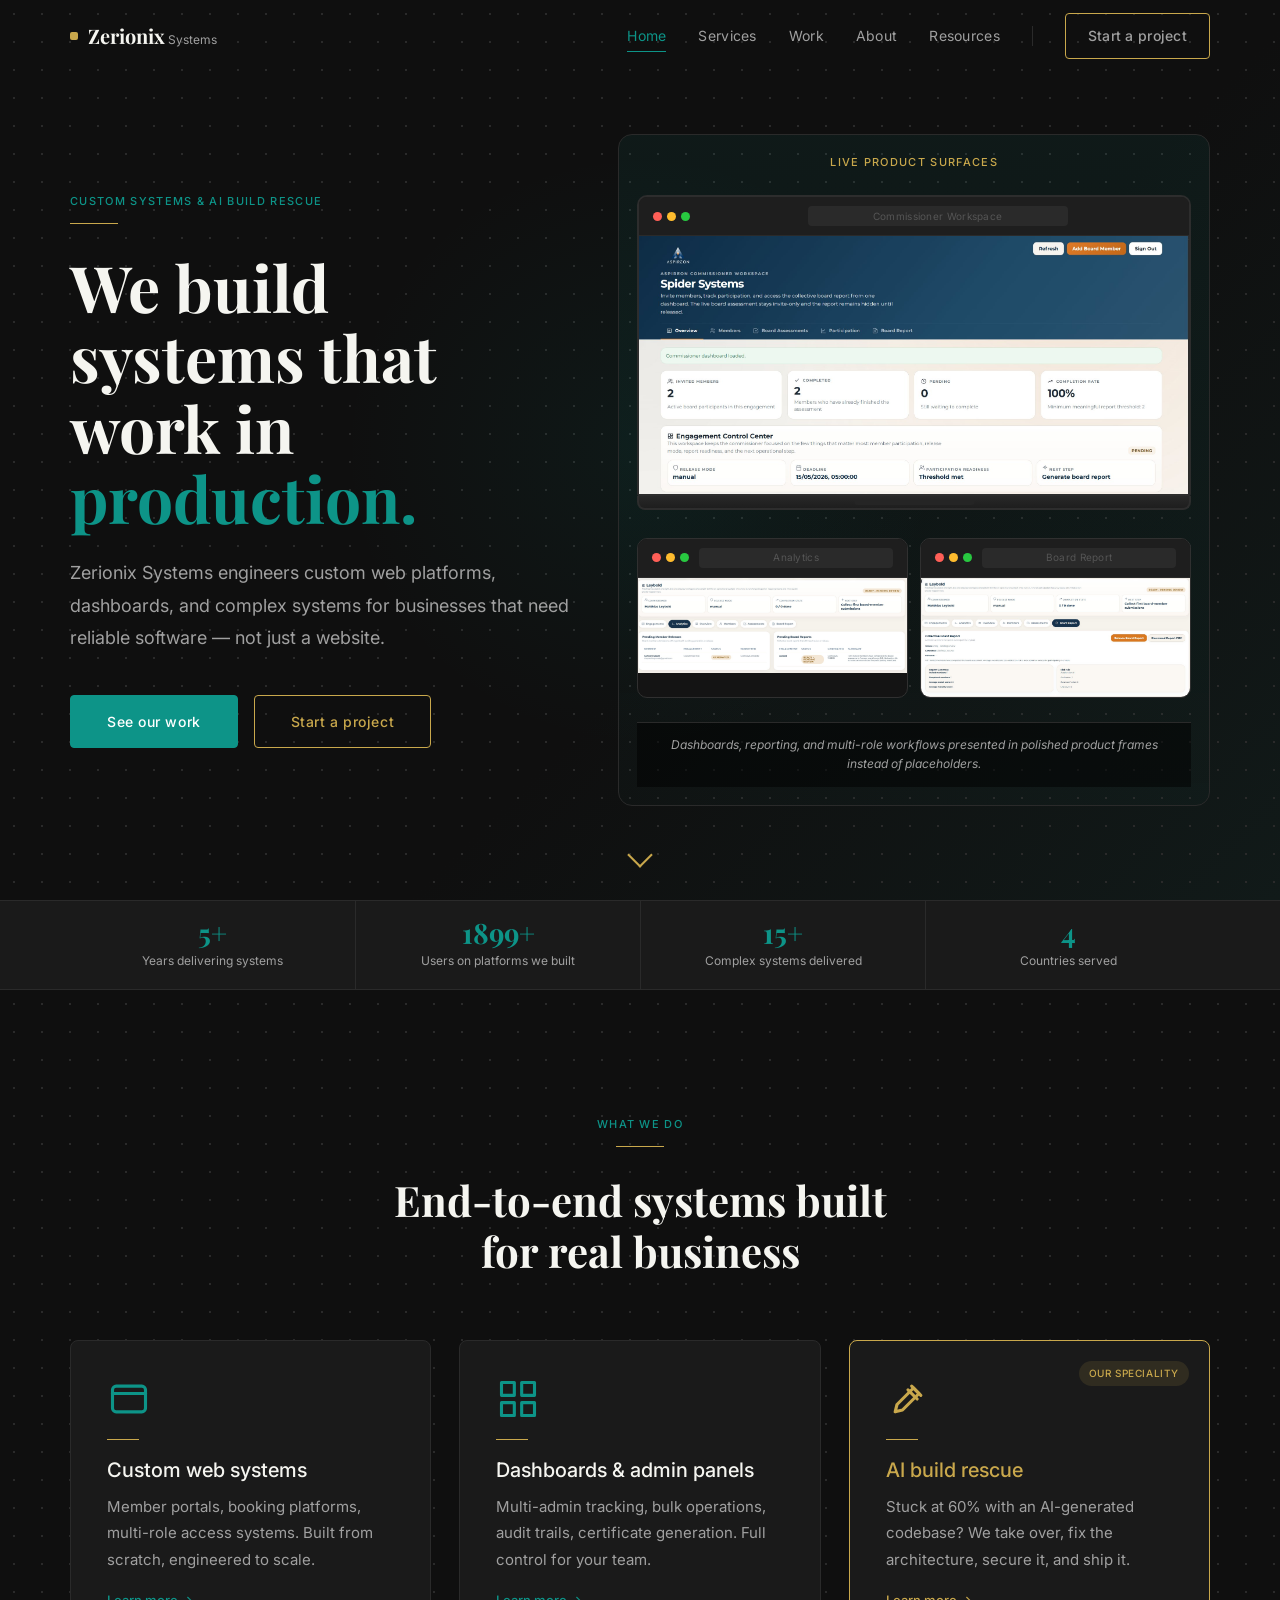
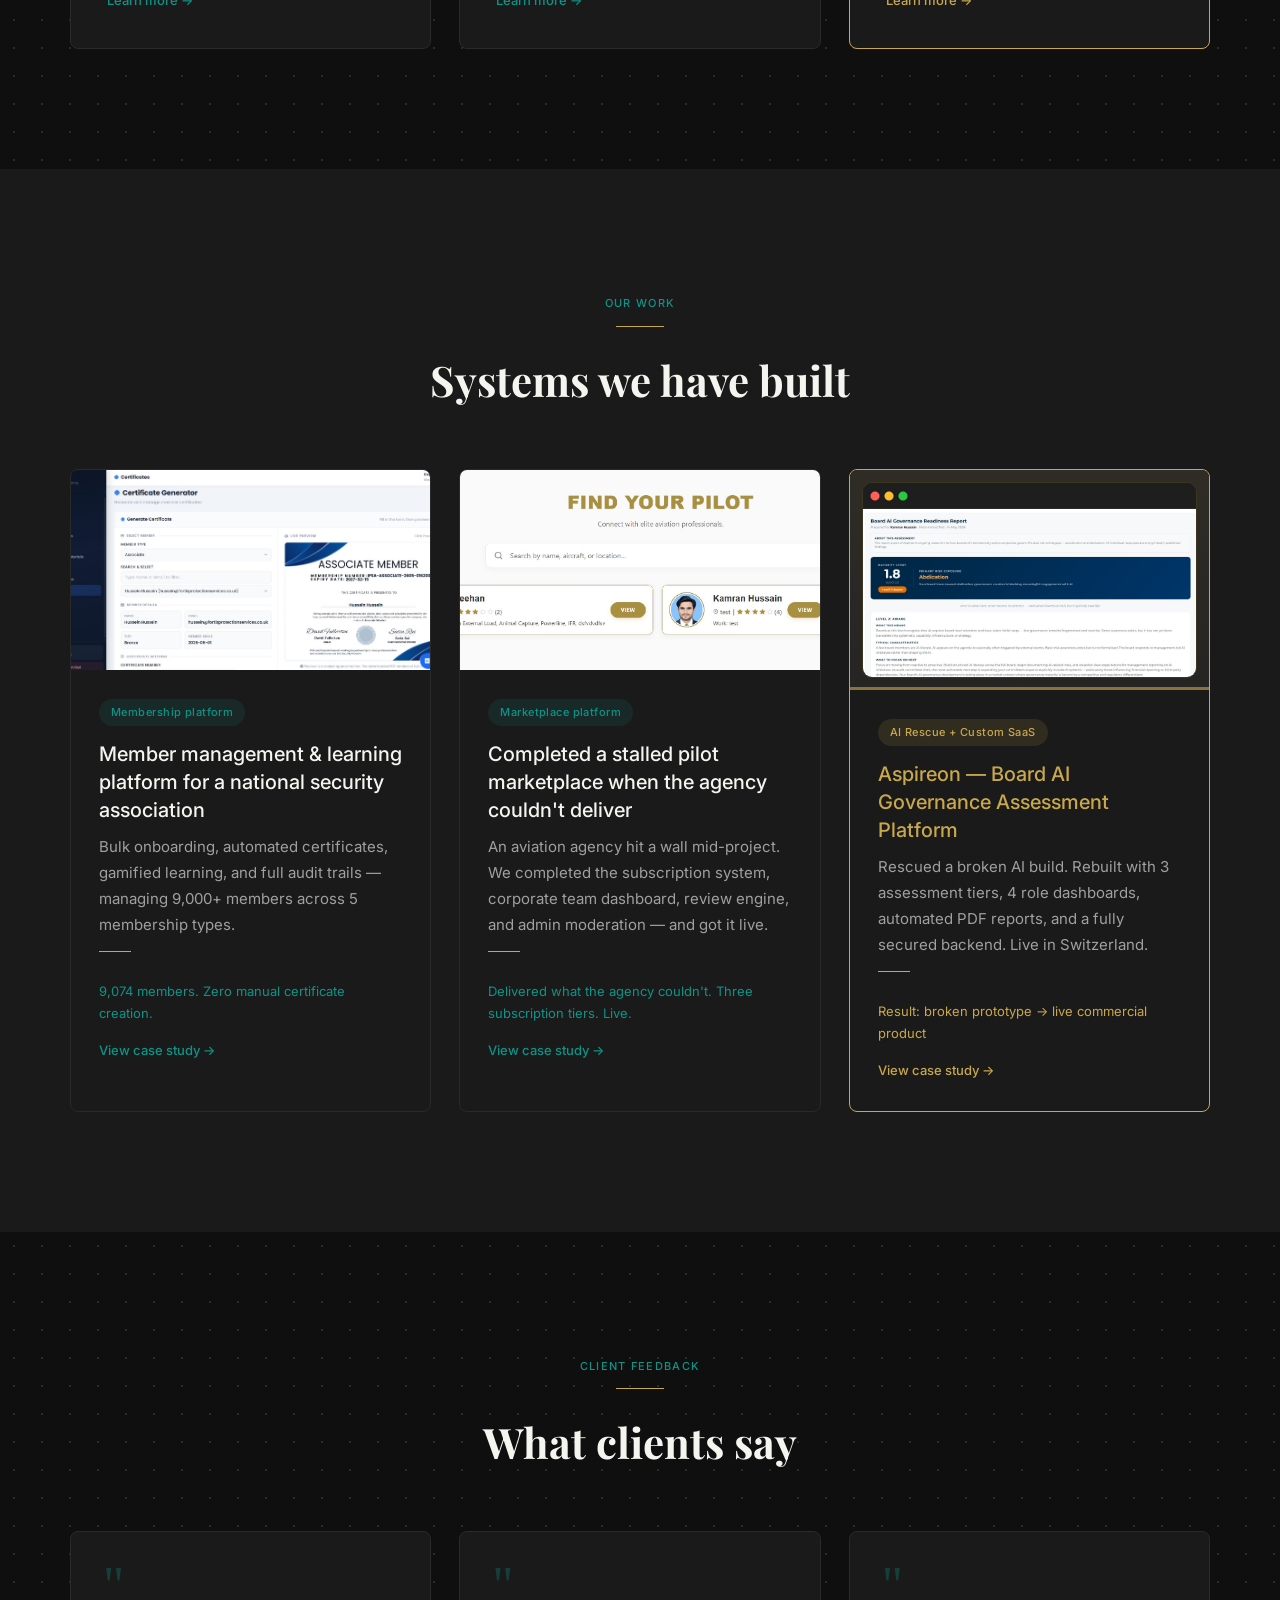
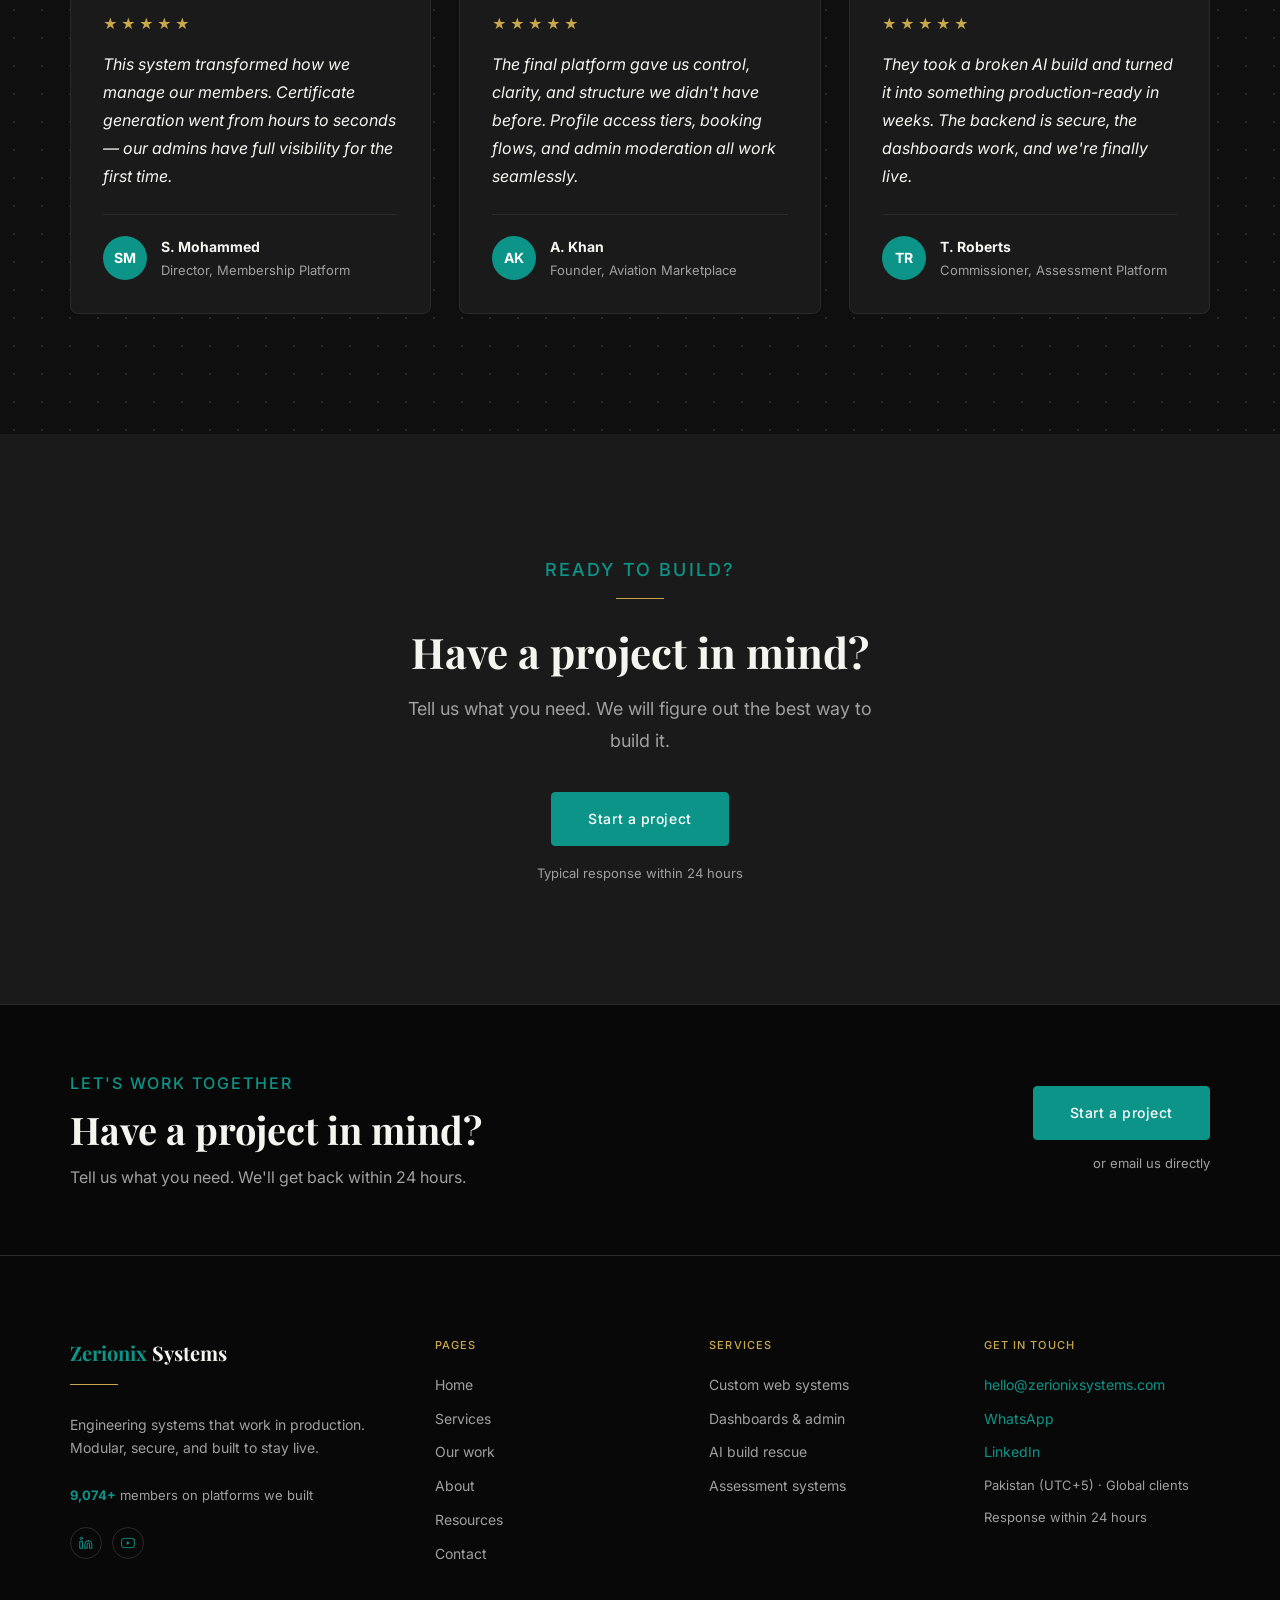
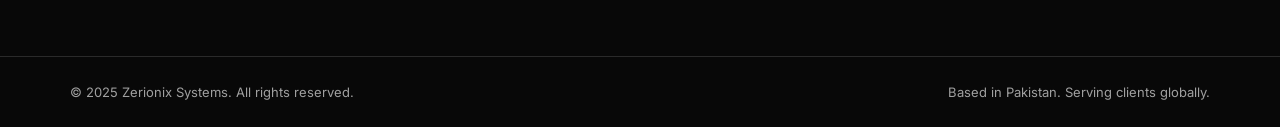
==== commit 99edbac9: "Improve footer — pre-CTA band, stat, teal logo accent, LinkedIn link, service anchors" ====
--- a/index.html
+++ b/index.html
@@ -1,4 +1,4 @@
-<!DOCTYPE html>
+﻿<!DOCTYPE html>
 <html lang="en">
 <head>
   <meta charset="UTF-8"/>
@@ -306,12 +306,30 @@
 </main>
 
 <footer class="site-footer">
+
+  <!-- Pre-footer CTA -->
+  <div class="footer-pre">
+    <div class="container footer-pre-inner">
+      <div class="footer-pre-text">
+        <p class="label-tag">Let's work together</p>
+        <h2 class="footer-pre-heading">Have a project in mind?</h2>
+        <p>Tell us what you need. We'll get back within 24 hours.</p>
+      </div>
+      <div class="footer-pre-actions">
+        <a class="btn-primary" href="contact.html">Start a project</a>
+        <a href="mailto:hello@zerionixsystems.com" class="footer-pre-email">or email us directly</a>
+      </div>
+    </div>
+  </div>
+
+  <!-- Footer columns -->
   <div class="container footer-grid">
     <div>
-      <span class="footer-logo">Zerionix Systems</span>
+      <a class="footer-logo" href="index.html"><span style="color:var(--color-teal)">Zerionix</span> Systems</a>
       <span class="gold-rule"></span>
-      <p class="footer-tagline">Engineering systems that work in production.</p>
-      <div class="footer-socials">
+      <p class="footer-tagline">Engineering systems that work in production. Modular, secure, and built to stay live.</p>
+      <p class="footer-stat"><strong>9,074+</strong> members on platforms we built</p>
+      <div class="footer-socials" style="margin-top:20px;">
         <a class="social-icon" href="https://www.linkedin.com" target="_blank" rel="noreferrer" aria-label="LinkedIn">
           <svg viewBox="0 0 24 24"><path d="M16 8a6 6 0 0 1 6 6v7h-4v-7a2 2 0 0 0-4 0v7h-4v-7a6 6 0 0 1 6-6z"></path><rect x="2" y="9" width="4" height="12"></rect><circle cx="4" cy="4" r="2"></circle></svg>
         </a>
@@ -325,7 +343,7 @@
       <nav>
         <a href="index.html">Home</a>
         <a href="services.html">Services</a>
-        <a href="work.html">Work</a>
+        <a href="work.html">Our work</a>
         <a href="about.html">About</a>
         <a href="resources.html">Resources</a>
         <a href="contact.html">Contact</a>
@@ -334,22 +352,25 @@
     <div>
       <p class="footer-heading">Services</p>
       <nav>
-        <a href="services.html">Custom web systems</a>
-        <a href="services.html">Dashboards</a>
-        <a href="services.html">AI build rescue</a>
-        <a href="services.html">Assessment systems</a>
+        <a href="services.html#service-1">Custom web systems</a>
+        <a href="services.html#service-2">Dashboards &amp; admin</a>
+        <a href="services.html#service-3">AI build rescue</a>
+        <a href="services.html#service-4">Assessment systems</a>
       </nav>
     </div>
     <div>
       <p class="footer-heading">Get in touch</p>
       <a href="mailto:hello@zerionixsystems.com" class="footer-contact-item teal">hello@zerionixsystems.com</a>
       <a href="https://wa.me/" target="_blank" rel="noreferrer" class="footer-contact-item teal">WhatsApp</a>
+      <a href="https://www.linkedin.com" target="_blank" rel="noreferrer" class="footer-contact-item teal">LinkedIn</a>
+      <span class="footer-contact-item grey" style="margin-top:8px;display:block;">Pakistan (UTC+5) &middot; Global clients</span>
       <span class="footer-contact-item grey">Response within 24 hours</span>
     </div>
   </div>
+
   <div class="footer-bottom">
     <div class="container footer-bottom-inner">
-      <p>© 2025 Zerionix Systems. All rights reserved.</p>
+      <p>&copy; 2025 Zerionix Systems. All rights reserved.</p>
       <p>Based in Pakistan. Serving clients globally.</p>
     </div>
   </div>
--- a/css/style.css
+++ b/css/style.css
@@ -587,15 +587,57 @@
 .page-hero h1{margin-bottom:20px}
 .page-hero p{font-size:18px;line-height:1.8;max-width:560px;margin:0 auto}
 
+/* ——— Footer pre-CTA ——— */
+.footer-pre{
+  border-bottom:1px solid var(--color-border);
+  padding:64px 0;
+}
+.footer-pre-inner{
+  display:flex;align-items:center;
+  justify-content:space-between;gap:48px;
+}
+.footer-pre-text .label-tag{margin-bottom:10px}
+.footer-pre-heading{
+  font-family:"Playfair Display",serif;
+  font-size:38px;font-weight:700;
+  color:var(--color-text-primary);
+  line-height:1.2;margin:0 0 10px;
+}
+.footer-pre-text p{font-size:16px}
+.footer-pre-actions{
+  display:flex;flex-direction:column;
+  align-items:flex-end;gap:12px;flex-shrink:0;
+}
+.footer-pre-email{
+  font-size:13px;color:var(--color-text-secondary);
+  transition:color 0.2s;
+}
+.footer-pre-email:hover{color:var(--color-teal)}
+.footer-stat{
+  font-size:13px;color:var(--color-text-secondary);
+  margin-top:10px;
+}
+.footer-stat strong{color:var(--color-teal)}
+.footer-logo{
+  display:block;
+  font-family:"Playfair Display",serif;
+  font-size:20px;font-weight:700;
+  color:var(--color-text-primary);
+  margin-bottom:14px;
+  text-decoration:none;
+}
+
+@media(max-width:768px){
+  .footer-pre-inner{flex-direction:column;align-items:flex-start;gap:28px}
+  .footer-pre-actions{align-items:flex-start}
+  .footer-pre-heading{font-size:28px}
+}
+
 /* ——— Footer ——— */
 .site-footer{background:#080808;border-top:1px solid var(--color-border)}
 .footer-grid{
   display:grid;grid-template-columns:1.4fr 1fr 1fr 1fr;
   gap:48px;padding:80px 0;
-}
-.footer-logo{
-  display:block;font-family:"Playfair Display",serif;
-  font-size:20px;font-weight:700;color:var(--color-text-primary);margin-bottom:14px;
 }
 .footer-tagline{font-size:14px;line-height:1.7;margin-bottom:24px}
 .footer-heading{
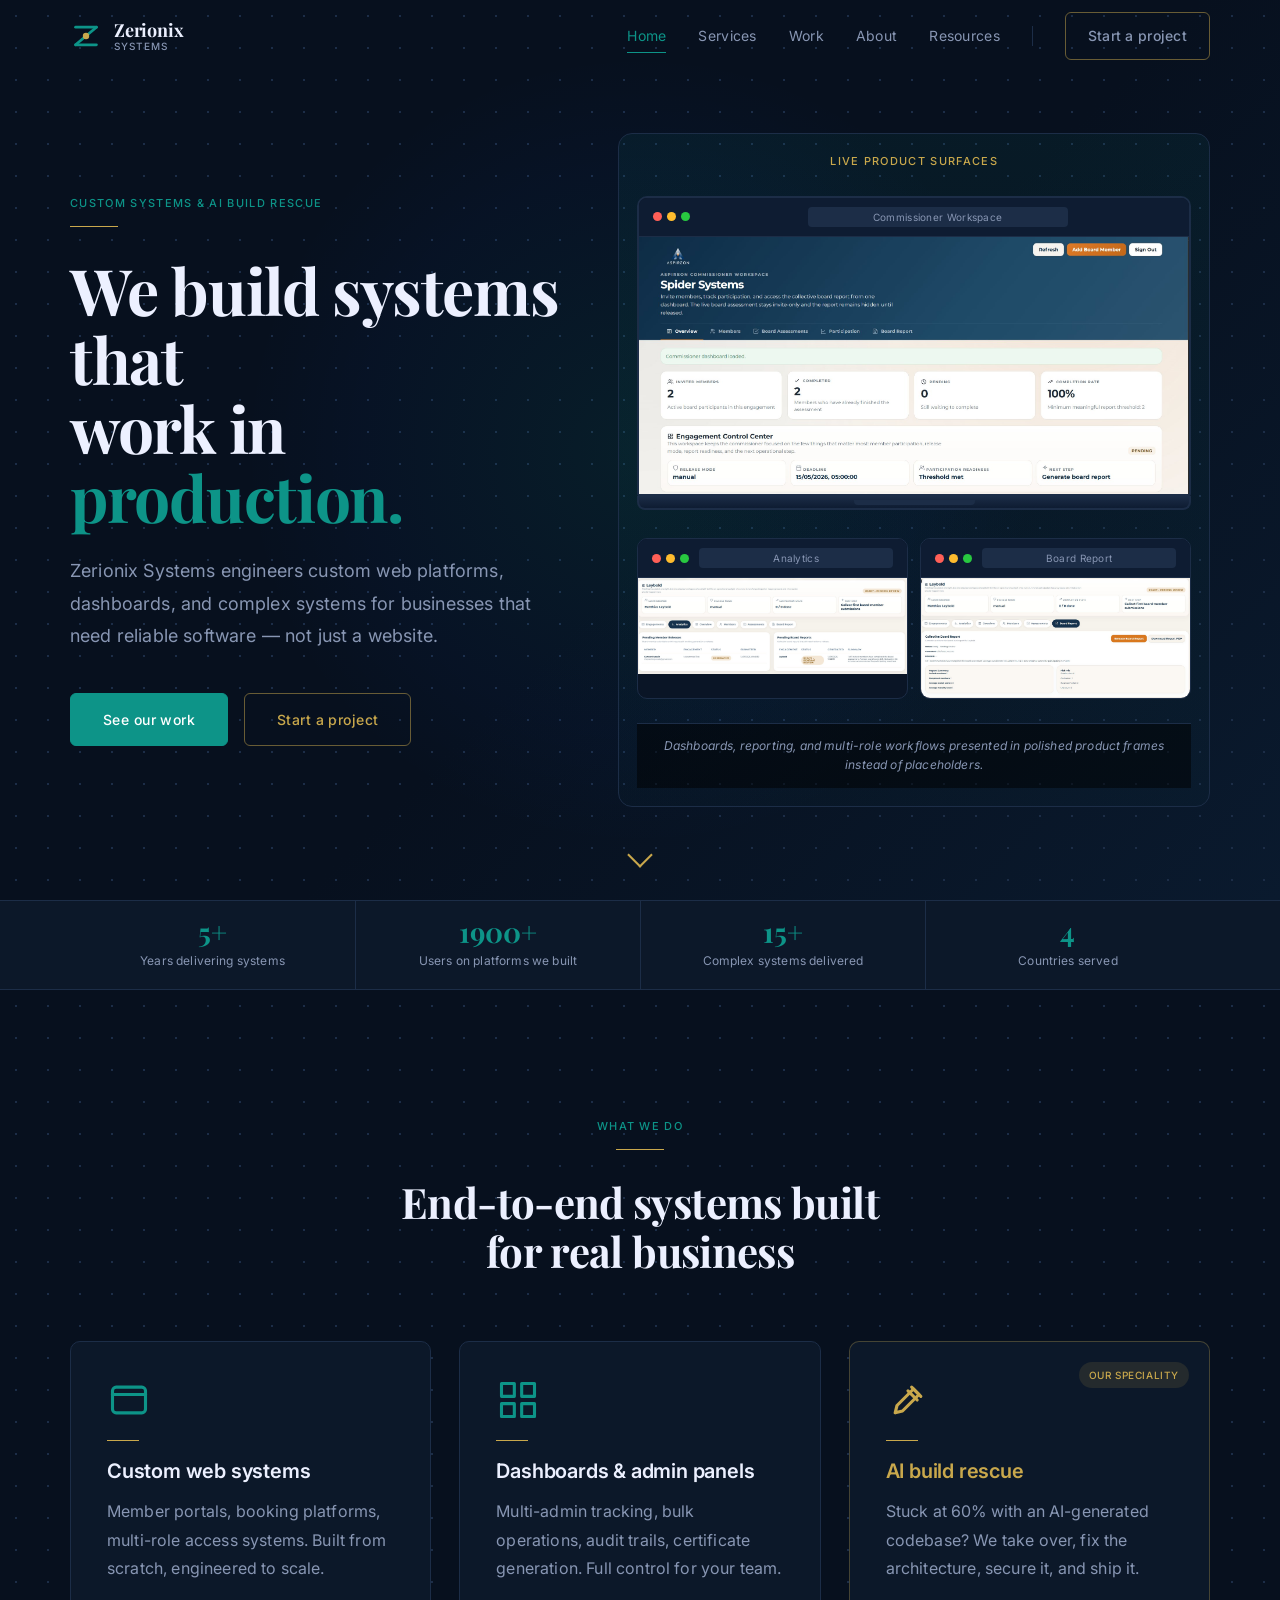
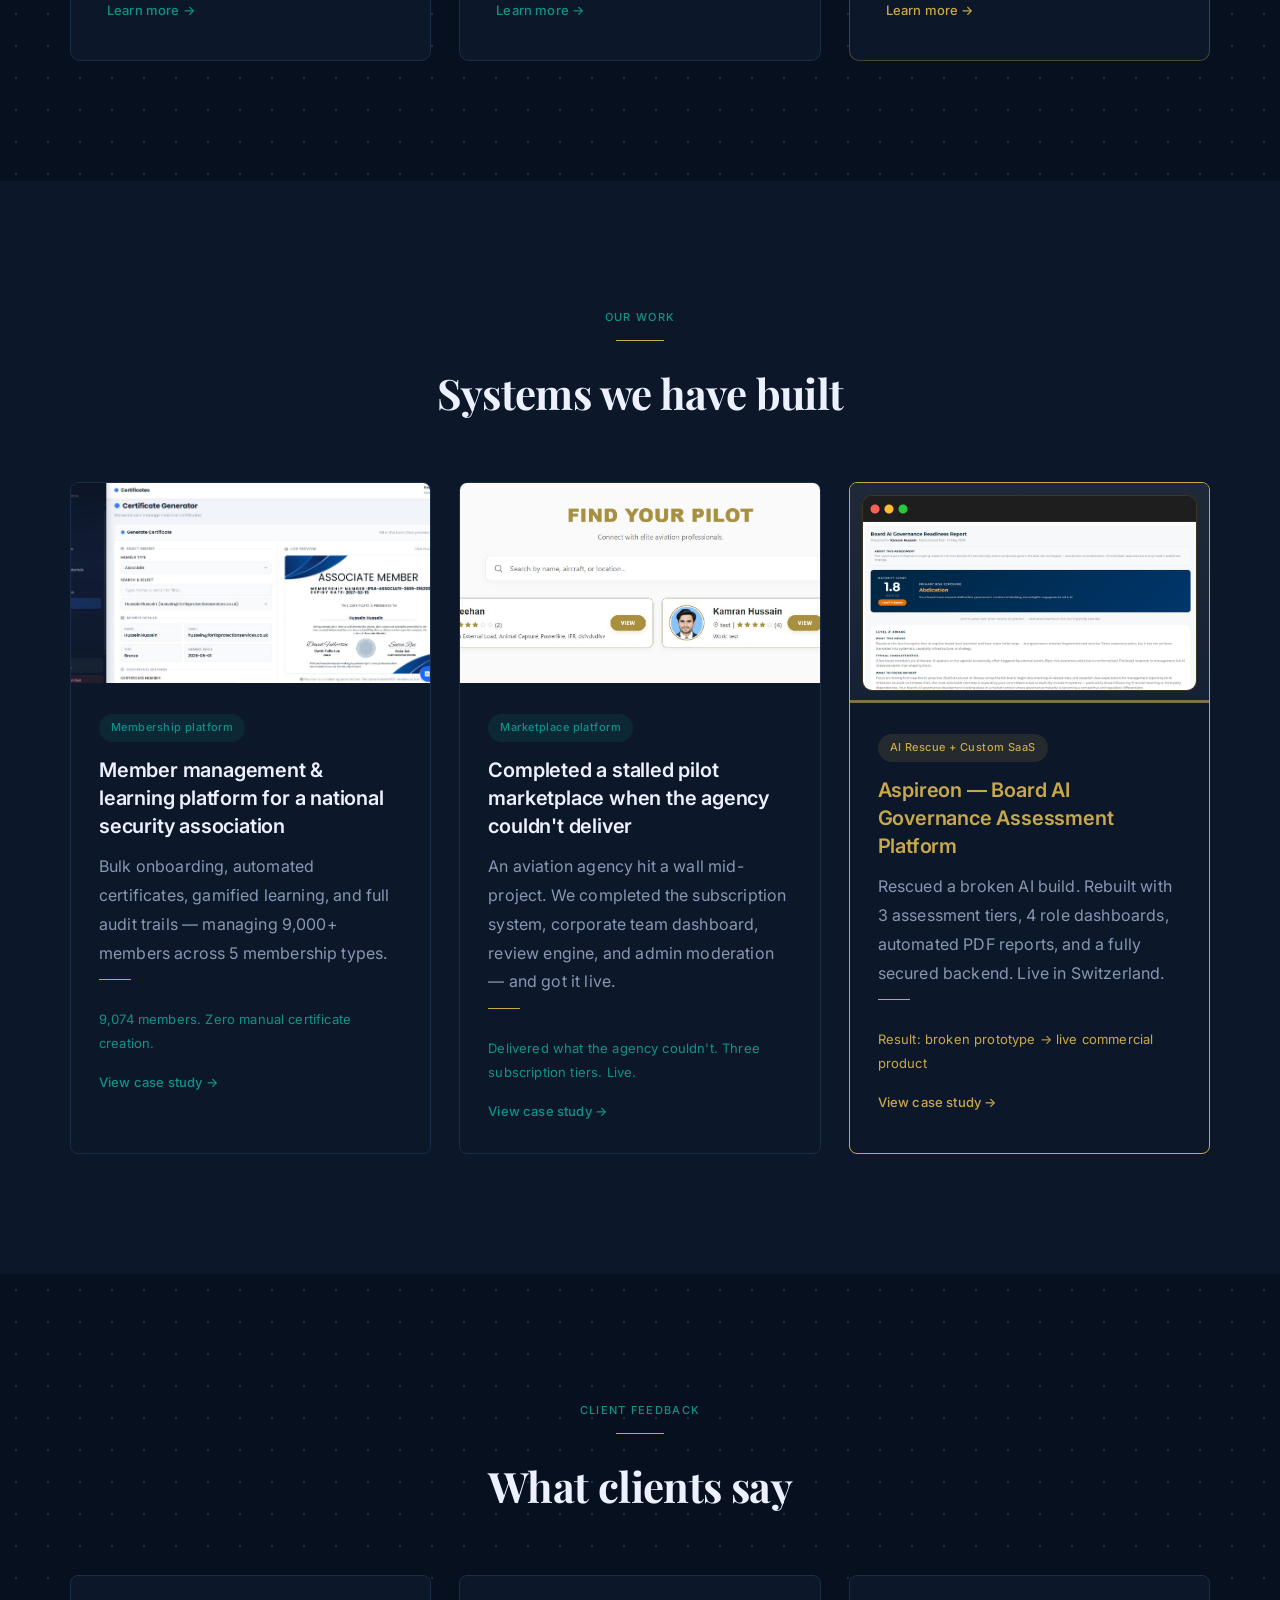
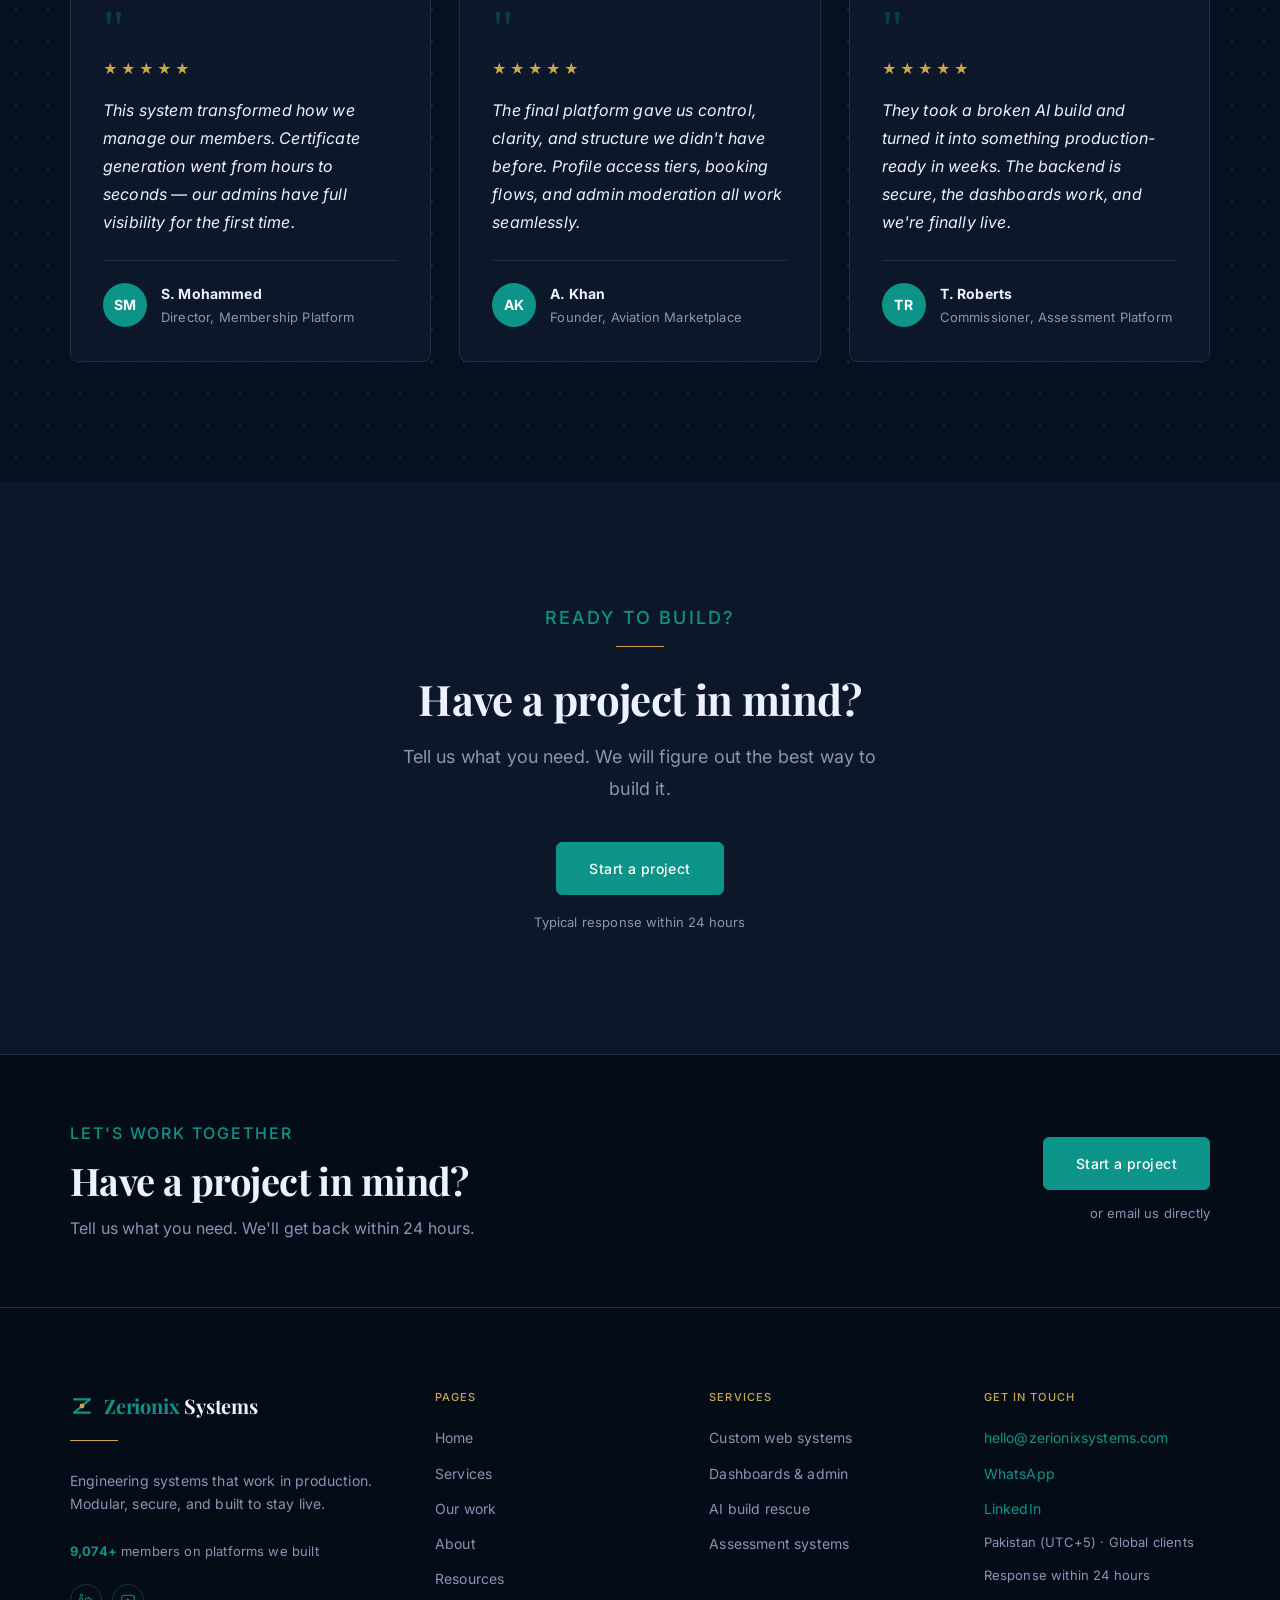
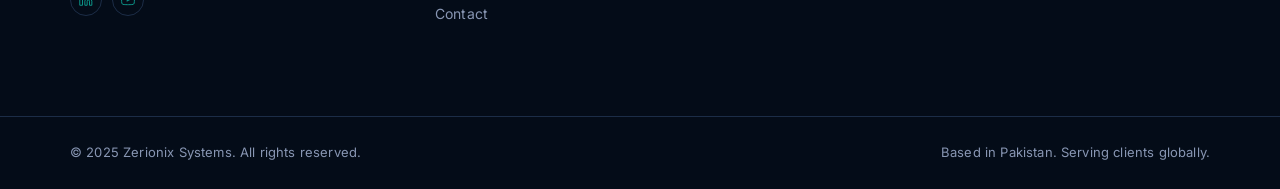
==== commit 645b9d3c: "Add SVG logo — geometric Z mark with teal strokes and gold accent node" ====
--- a/index.html
+++ b/index.html
@@ -20,8 +20,8 @@
 <header class="site-header" data-site-header>
   <div class="container nav-shell">
     <a class="logo" href="index.html">
-      <span class="logo-mark" aria-hidden="true"></span>
-      <span><span class="logo-primary">Zerionix</span><span class="logo-secondary"> Systems</span></span>
+      <svg class="logo-icon" viewBox="0 0 40 40" xmlns="http://www.w3.org/2000/svg" fill="none" aria-hidden="true"><path d="M7 9H33" stroke="#0D9488" stroke-width="3.5" stroke-linecap="round"/><path d="M33 9L7 31" stroke="#0D9488" stroke-width="3.5" stroke-linecap="round"/><path d="M7 31H33" stroke="#0D9488" stroke-width="3.5" stroke-linecap="round"/><circle cx="20" cy="20" r="4" fill="#C9A84C"/></svg>
+      <span class="logo-text"><span class="logo-primary">Zerionix</span><span class="logo-secondary">Systems</span></span>
     </a>
     <nav class="nav-links" aria-label="Primary navigation">
       <a href="index.html" data-nav-link>Home</a>
@@ -325,7 +325,7 @@
   <!-- Footer columns -->
   <div class="container footer-grid">
     <div>
-      <a class="footer-logo" href="index.html"><span style="color:var(--color-teal)">Zerionix</span> Systems</a>
+      <a class="footer-logo" href="index.html"><svg viewBox="0 0 40 40" xmlns="http://www.w3.org/2000/svg" fill="none" aria-hidden="true" style="width:24px;height:24px;flex-shrink:0"><path d="M7 9H33" stroke="#0D9488" stroke-width="3.5" stroke-linecap="round"/><path d="M33 9L7 31" stroke="#0D9488" stroke-width="3.5" stroke-linecap="round"/><path d="M7 31H33" stroke="#0D9488" stroke-width="3.5" stroke-linecap="round"/><circle cx="20" cy="20" r="4" fill="#C9A84C"/></svg><span><span style="color:var(--color-teal)">Zerionix</span> Systems</span></a>
       <span class="gold-rule"></span>
       <p class="footer-tagline">Engineering systems that work in production. Modular, secure, and built to stay live.</p>
       <p class="footer-stat"><strong>9,074+</strong> members on platforms we built</p>
--- a/css/style.css
+++ b/css/style.css
@@ -1,4 +1,4 @@
-@import url("https://fonts.googleapis.com/css2?family=Playfair+Display:wght@700&family=Inter:wght@400;500&display=swap");
+@import url("https://fonts.googleapis.com/css2?family=Playfair+Display:ital,wght@0,700;1,700&family=Inter:wght@300;400;500;600&display=swap");
 
 /* ——— Reset ——— */
 *,*::before,*::after{box-sizing:border-box;margin:0;padding:0}
@@ -6,29 +6,39 @@
 
 /* ——— Variables ——— */
 :root{
-  --color-bg:#0F0F0F;
-  --color-surface:#1A1A1A;
-  --color-surface-2:#222222;
-  --color-border:#2A2A2A;
-  --color-text-primary:#F5F5F0;
-  --color-text-secondary:#A0A0A0;
+  /* Navy-based dark palette — easier on eyes, stronger brand identity */
+  --color-bg:#07101E;
+  --color-surface:#0C1829;
+  --color-surface-2:#111E35;
+  --color-border:#1C2D47;
+  --color-text-primary:#ECF0FF;
+  --color-text-secondary:#8896B3;
   --color-teal:#0D9488;
   --color-teal-light:#14B8A6;
+  --color-teal-subtle:rgba(13,148,136,0.08);
   --color-gold:#C9A84C;
   --color-gold-light:#E2C068;
+  --color-gold-subtle:rgba(201,168,76,0.08);
   --color-error:#EF4444;
   --container:1140px;
+  --radius-sm:6px;
+  --radius-md:10px;
+  --radius-lg:16px;
+  --transition:0.22s ease;
 }
 
 /* ——— Base ——— */
 body{
   font-family:"Inter",sans-serif;
-  font-size:15px;
-  line-height:1.7;
+  font-size:16px;
+  line-height:1.8;
+  letter-spacing:0.01em;
   color:var(--color-text-secondary);
   background:var(--color-bg);
   opacity:0;
   transition:opacity 0.4s ease;
+  -webkit-font-smoothing:antialiased;
+  -moz-osx-font-smoothing:grayscale;
 }
 body.loaded{opacity:1}
 img,svg{display:block;max-width:100%}
@@ -39,20 +49,28 @@
 /* ——— Typography ——— */
 h1{
   font-family:"Playfair Display",serif;
-  font-size:64px;font-weight:700;line-height:1.1;
+  font-size:64px;font-weight:700;line-height:1.08;
   color:var(--color-text-primary);
+  letter-spacing:-0.02em;
 }
 h2{
   font-family:"Playfair Display",serif;
-  font-size:42px;font-weight:700;line-height:1.2;
+  font-size:42px;font-weight:700;line-height:1.18;
+  letter-spacing:-0.015em;
   color:var(--color-text-primary);margin-bottom:20px;
 }
 h3{
   font-family:"Inter",sans-serif;
-  font-size:20px;font-weight:500;line-height:1.4;
-  color:var(--color-text-primary);margin-bottom:10px;
-}
-p{color:var(--color-text-secondary);line-height:1.75}
+  font-size:20px;font-weight:600;line-height:1.4;
+  letter-spacing:-0.01em;
+  color:var(--color-text-primary);margin-bottom:12px;
+}
+h4{
+  font-family:"Inter",sans-serif;
+  font-size:15px;font-weight:600;line-height:1.5;
+  color:var(--color-text-primary);
+}
+p{color:var(--color-text-secondary);line-height:1.8}
 
 /* ——— Layout ——— */
 .container{width:min(var(--container),calc(100% - 64px));margin:0 auto}
@@ -75,29 +93,37 @@
   background:var(--color-gold);margin:0 0 28px;
 }
 .dot-bg{
-  background-image:radial-gradient(circle,#2A2A2A 1px,transparent 1px);
-  background-size:28px 28px;
+  background-image:radial-gradient(circle,#1C2D47 1px,transparent 1px);
+  background-size:32px 32px;
 }
 
 /* ——— Buttons ——— */
 .btn-primary{
   display:inline-flex;align-items:center;justify-content:center;
-  padding:14px 36px;background:var(--color-teal);color:#fff;
-  border:1px solid var(--color-teal);border-radius:4px;
-  font-size:14px;font-weight:500;letter-spacing:0.04em;cursor:pointer;
-  transition:background 0.2s,border-color 0.2s,transform 0.15s;white-space:nowrap;
-}
-.btn-primary:hover{background:var(--color-teal-light);border-color:var(--color-teal-light);transform:scale(1.02)}
-.btn-primary:active{transform:scale(0.98)}
+  padding:13px 32px;background:var(--color-teal);color:#fff;
+  border:1.5px solid var(--color-teal);border-radius:var(--radius-sm);
+  font-size:14px;font-weight:500;letter-spacing:0.03em;cursor:pointer;
+  transition:background var(--transition),border-color var(--transition),box-shadow var(--transition),transform 0.15s;
+  white-space:nowrap;
+}
+.btn-primary:hover{
+  background:var(--color-teal-light);border-color:var(--color-teal-light);
+  box-shadow:0 0 0 4px rgba(13,148,136,0.15);transform:translateY(-1px);
+}
+.btn-primary:active{transform:translateY(0);box-shadow:none}
 .btn-secondary{
   display:inline-flex;align-items:center;justify-content:center;
-  padding:14px 36px;background:transparent;color:var(--color-gold);
-  border:1px solid var(--color-gold);border-radius:4px;
-  font-size:14px;font-weight:500;letter-spacing:0.04em;cursor:pointer;
-  transition:background 0.2s,transform 0.15s;white-space:nowrap;
-}
-.btn-secondary:hover{background:rgba(201,168,76,0.08);transform:scale(1.02)}
-.btn-secondary:active{transform:scale(0.98)}
+  padding:13px 32px;background:transparent;color:var(--color-gold);
+  border:1.5px solid rgba(201,168,76,0.5);border-radius:var(--radius-sm);
+  font-size:14px;font-weight:500;letter-spacing:0.03em;cursor:pointer;
+  transition:background var(--transition),border-color var(--transition),transform 0.15s;
+  white-space:nowrap;
+}
+.btn-secondary:hover{
+  background:var(--color-gold-subtle);border-color:var(--color-gold);
+  transform:translateY(-1px);
+}
+.btn-secondary:active{transform:translateY(0)}
 .btn-block{width:100%;justify-content:center}
 
 /* ——— Tags ——— */
@@ -112,11 +138,18 @@
 /* ——— Cards ——— */
 .card{
   background:var(--color-surface);border:1px solid var(--color-border);
-  border-radius:8px;padding:36px;transition:border-color 0.3s;
-}
-.card:hover{border-color:var(--color-teal)}
-.card-gold{border-color:var(--color-gold)}
-.card-gold:hover{border-color:var(--color-gold-light)}
+  border-radius:var(--radius-md);padding:36px;
+  transition:border-color var(--transition),box-shadow var(--transition);
+}
+.card:hover{
+  border-color:rgba(13,148,136,0.5);
+  box-shadow:0 0 0 4px rgba(13,148,136,0.04),0 4px 24px rgba(0,0,0,0.3);
+}
+.card-gold{border-color:rgba(201,168,76,0.3)}
+.card-gold:hover{
+  border-color:rgba(201,168,76,0.6);
+  box-shadow:0 0 0 4px rgba(201,168,76,0.04),0 4px 24px rgba(0,0,0,0.3);
+}
 .card-grid{display:grid;gap:28px}
 .three-col{grid-template-columns:repeat(3,minmax(0,1fr))}
 .two-col{grid-template-columns:1fr 1fr}
@@ -197,12 +230,12 @@
   align-items:center;justify-content:center;
   position:relative;overflow:hidden;text-align:center;
   padding:120px 0 80px;
-  background-image:radial-gradient(circle,#2A2A2A 1px,transparent 1px),linear-gradient(135deg,#0F0F0F 60%,#111A19 100%);
-  background-size:28px 28px,cover;
+  background-image:radial-gradient(circle,#1C2D47 1px,transparent 1px),linear-gradient(135deg,#07101E 55%,#0A1A2E 100%);
+  background-size:32px 32px,cover;
 }
 .hero-glow{
-  position:absolute;width:600px;height:600px;border-radius:50%;
-  background:radial-gradient(circle,rgba(13,148,136,0.07) 0%,transparent 70%);
+  position:absolute;width:800px;height:800px;border-radius:50%;
+  background:radial-gradient(circle,rgba(13,148,136,0.1) 0%,rgba(13,100,255,0.03) 50%,transparent 70%);
   pointer-events:none;top:50%;left:50%;transform:translate(-50%,-50%);
 }
 .hero-content{
@@ -619,12 +652,13 @@
 }
 .footer-stat strong{color:var(--color-teal)}
 .footer-logo{
-  display:block;
+  display:flex;align-items:center;gap:10px;
   font-family:"Playfair Display",serif;
   font-size:20px;font-weight:700;
   color:var(--color-text-primary);
-  margin-bottom:14px;
+  margin-bottom:16px;
   text-decoration:none;
+  letter-spacing:-0.01em;
 }
 
 @media(max-width:768px){
@@ -634,7 +668,7 @@
 }
 
 /* ——— Footer ——— */
-.site-footer{background:#080808;border-top:1px solid var(--color-border)}
+.site-footer{background:#040C18;border-top:1px solid var(--color-border)}
 .footer-grid{
   display:grid;grid-template-columns:1.4fr 1fr 1fr 1fr;
   gap:48px;padding:80px 0;
@@ -733,22 +767,23 @@
 
 /* ——— Browser mockup frame ——— */
 .browser-mockup{
-  background:#141414;border-radius:10px;
-  overflow:hidden;border:1px solid #303030;
+  background:#0A1526;border-radius:var(--radius-md);
+  overflow:hidden;border:1px solid var(--color-border);
+  transition:border-color var(--transition);
 }
 .browser-chrome{
-  background:#1e1e1e;padding:9px 14px;
+  background:#0E1C32;padding:9px 14px;
   display:flex;align-items:center;gap:10px;
-  border-bottom:1px solid #2a2a2a;flex-shrink:0;
+  border-bottom:1px solid var(--color-border);flex-shrink:0;
 }
 .browser-dots{display:flex;gap:5px;flex-shrink:0}
 .browser-dot{width:9px;height:9px;border-radius:50%}
 .dot-r{background:#ff5f57}.dot-y{background:#febc2e}.dot-g{background:#28c840}
 .browser-url{
-  flex:1;background:#2a2a2a;border-radius:4px;
+  flex:1;background:#1C2D47;border-radius:4px;
   height:20px;max-width:260px;margin:0 auto;
   display:flex;align-items:center;justify-content:center;
-  font-size:10px;color:#555;letter-spacing:0.03em;
+  font-size:10px;color:var(--color-text-secondary);letter-spacing:0.03em;
 }
 .browser-screen{overflow:hidden;line-height:0}
 .browser-screen img{width:100%;display:block;object-fit:cover;object-position:top}
@@ -756,22 +791,22 @@
 /* Laptop mockup */
 .laptop-mockup{position:relative;padding-bottom:4px}
 .laptop-lid{
-  background:#1a1a1a;border-radius:10px 10px 2px 2px;
-  overflow:hidden;border:2px solid #2d2d2d;
-}
-.laptop-lid .browser-chrome{background:#1e1e1e}
+  background:#0A1526;border-radius:var(--radius-md) var(--radius-md) 2px 2px;
+  overflow:hidden;border:2px solid var(--color-border);
+}
+.laptop-lid .browser-chrome{background:#0E1C32}
 .laptop-lid .browser-screen img{max-height:340px;object-position:top}
 .laptop-base{
   height:14px;
-  background:linear-gradient(to bottom,#282828,#1e1e1e);
+  background:linear-gradient(to bottom,#1C2D47,#0E1C32);
   border-radius:0 0 8px 8px;
-  border:2px solid #2d2d2d;border-top:none;
+  border:2px solid var(--color-border);border-top:none;
   display:flex;align-items:flex-end;justify-content:center;
   padding-bottom:3px;
 }
 .laptop-notch{
   width:22%;height:5px;
-  background:#252525;border-radius:0 0 4px 4px;
+  background:#1C2D47;border-radius:0 0 4px 4px;
 }
 
 /* Multi-screenshot collage (homepage card) */
@@ -840,32 +875,37 @@
   text-transform:uppercase;
 }
 .aspireon-build-section {
-  margin-top:32px;
+  margin-top:36px;
   padding-top:28px;
   border-top:1px solid var(--color-border);
 }
 .aspireon-build-section h4 {
-  font-size:13px;font-weight:500;letter-spacing:0.08em;
-  text-transform:uppercase;color:var(--color-gold);margin-bottom:12px;
+  font-size:11px;font-weight:600;letter-spacing:0.1em;
+  text-transform:uppercase;color:var(--color-gold);margin-bottom:16px;
 }
 .aspireon-build-section ul li {
-  padding:6px 0 6px 20px;position:relative;
-  color:var(--color-text-secondary);font-size:14px;
+  padding:9px 0 9px 22px;position:relative;
+  color:var(--color-text-secondary);font-size:15px;line-height:1.7;
   border-bottom:1px solid var(--color-border);
 }
-.aspireon-build-section ul li::before {content:"—";position:absolute;left:0;color:var(--color-teal)}
+.aspireon-build-section ul li:last-child{border-bottom:none}
+.aspireon-build-section ul li::before {
+  content:"—";position:absolute;left:0;
+  color:var(--color-teal);font-weight:600;
+}
 .result-metrics {
   display:grid;grid-template-columns:repeat(5,1fr);
   gap:0;border:1px solid var(--color-border);
-  border-radius:8px;overflow:hidden;margin-top:32px;
-}
-.result-metric {text-align:center;padding:20px 12px}
+  border-radius:var(--radius-md);overflow:hidden;margin-top:32px;
+  background:var(--color-surface-2);
+}
+.result-metric {text-align:center;padding:22px 12px}
 .result-metric+.result-metric{border-left:1px solid var(--color-border)}
 .result-metric strong {
   display:block;font-family:"Playfair Display",serif;
-  font-size:24px;font-weight:700;color:var(--color-teal);line-height:1.1;margin-bottom:4px;
-}
-.result-metric span{font-size:12px;color:var(--color-text-secondary);line-height:1.4}
+  font-size:26px;font-weight:700;color:var(--color-teal);line-height:1.1;margin-bottom:6px;
+}
+.result-metric span{font-size:12px;color:var(--color-text-secondary);line-height:1.5;letter-spacing:0.02em}
 
 /* ——— Responsive ——— */
 @media(max-width:1024px){
--- a/css/nav.css
+++ b/css/nav.css
@@ -4,24 +4,31 @@
   transition:background 0.35s,border-bottom 0.35s;
 }
 .site-header.scrolled{
-  background:rgba(15,15,15,0.96);
-  backdrop-filter:blur(12px);
-  -webkit-backdrop-filter:blur(12px);
+  background:rgba(7,16,30,0.94);
+  backdrop-filter:blur(16px) saturate(180%);
+  -webkit-backdrop-filter:blur(16px) saturate(180%);
   border-bottom:1px solid var(--color-border);
 }
 .nav-shell{
   display:flex;align-items:center;
   justify-content:space-between;height:100%;
 }
-.logo{display:flex;align-items:center;gap:10px}
-.logo-mark{width:8px;height:8px;border-radius:2px;background:var(--color-gold);flex-shrink:0}
+.logo{display:flex;align-items:center;gap:12px;text-decoration:none}
+.logo-icon{width:32px;height:32px;flex-shrink:0}
+.logo-text{display:flex;flex-direction:column;line-height:1}
 .logo-primary{
   font-family:"Playfair Display",serif;
-  font-size:20px;font-weight:700;color:var(--color-text-primary);
+  font-size:18px;font-weight:700;
+  color:var(--color-text-primary);
+  letter-spacing:-0.01em;
 }
 .logo-secondary{
   font-family:"Inter",sans-serif;
-  font-size:12px;font-weight:400;color:var(--color-text-secondary);
+  font-size:10px;font-weight:500;
+  color:var(--color-text-secondary);
+  letter-spacing:0.1em;
+  text-transform:uppercase;
+  margin-top:2px;
 }
 .nav-links{display:flex;align-items:center;gap:32px}
 .nav-links a{
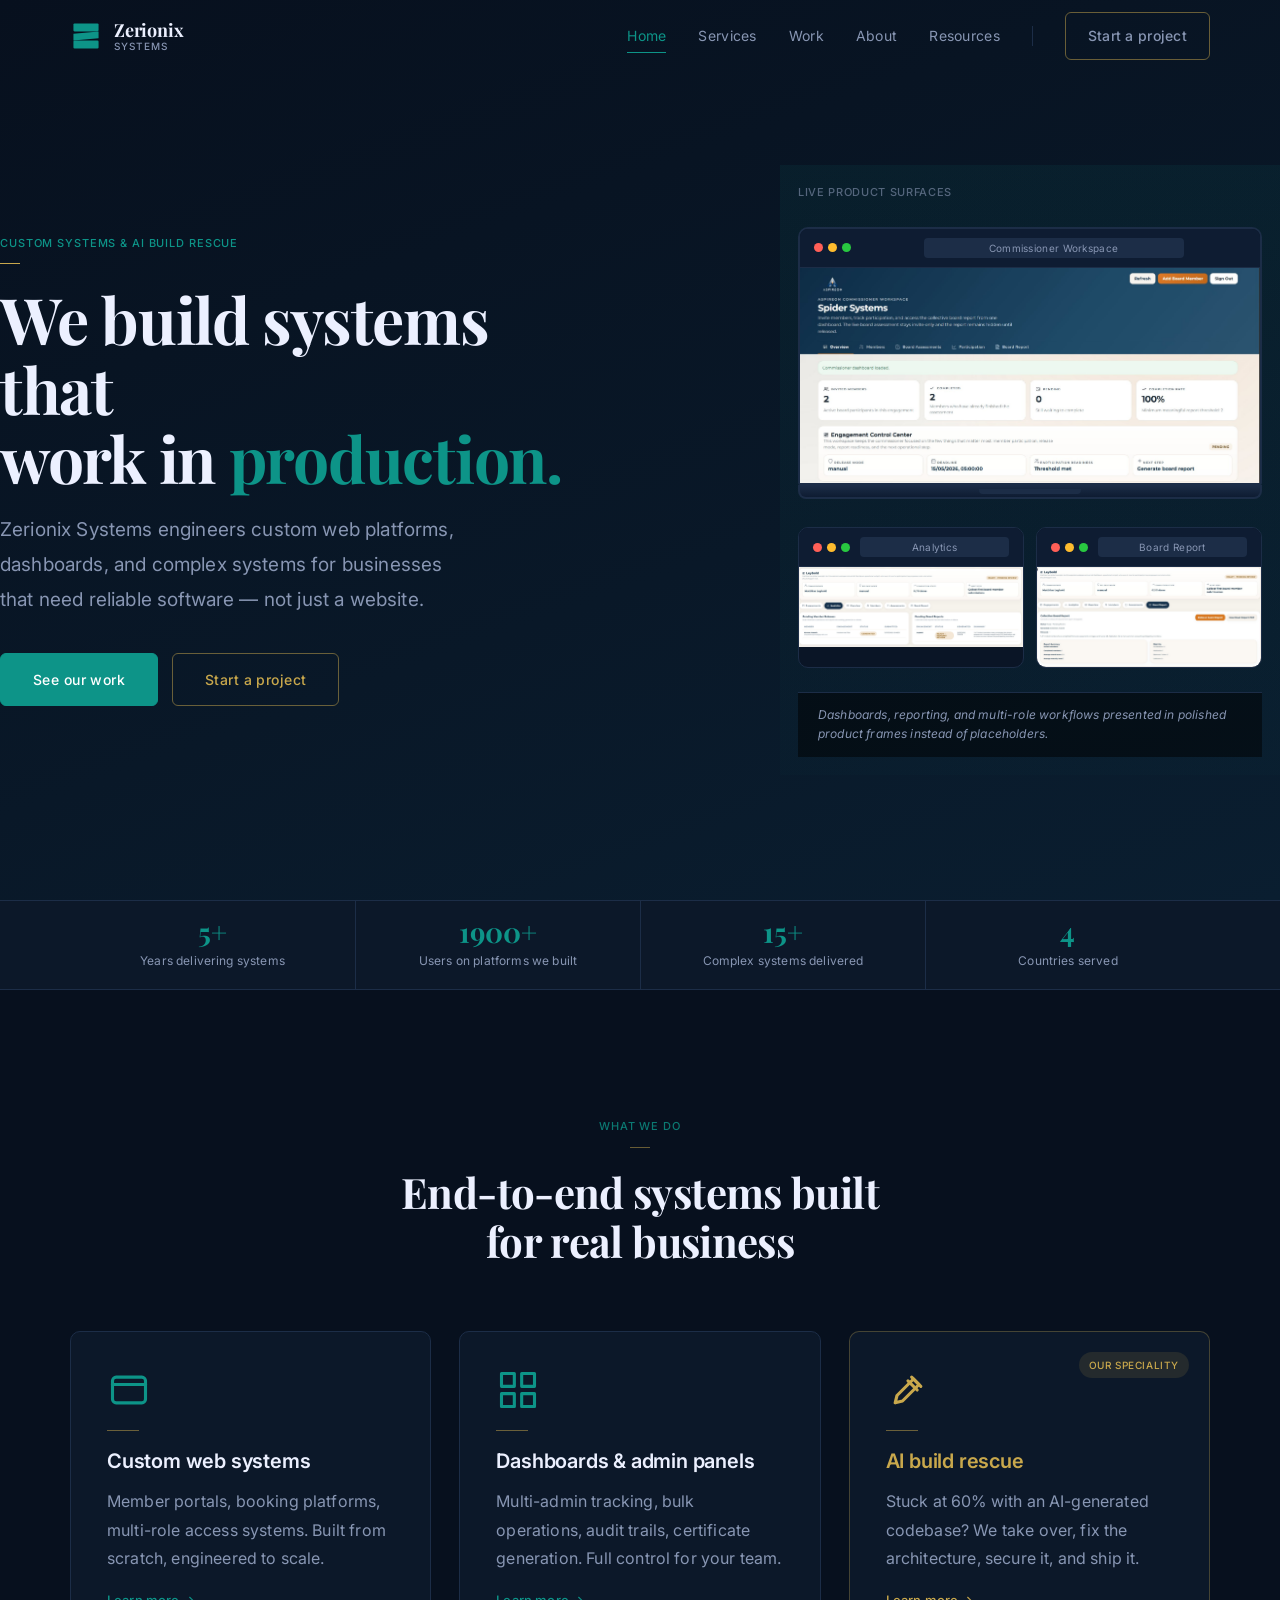
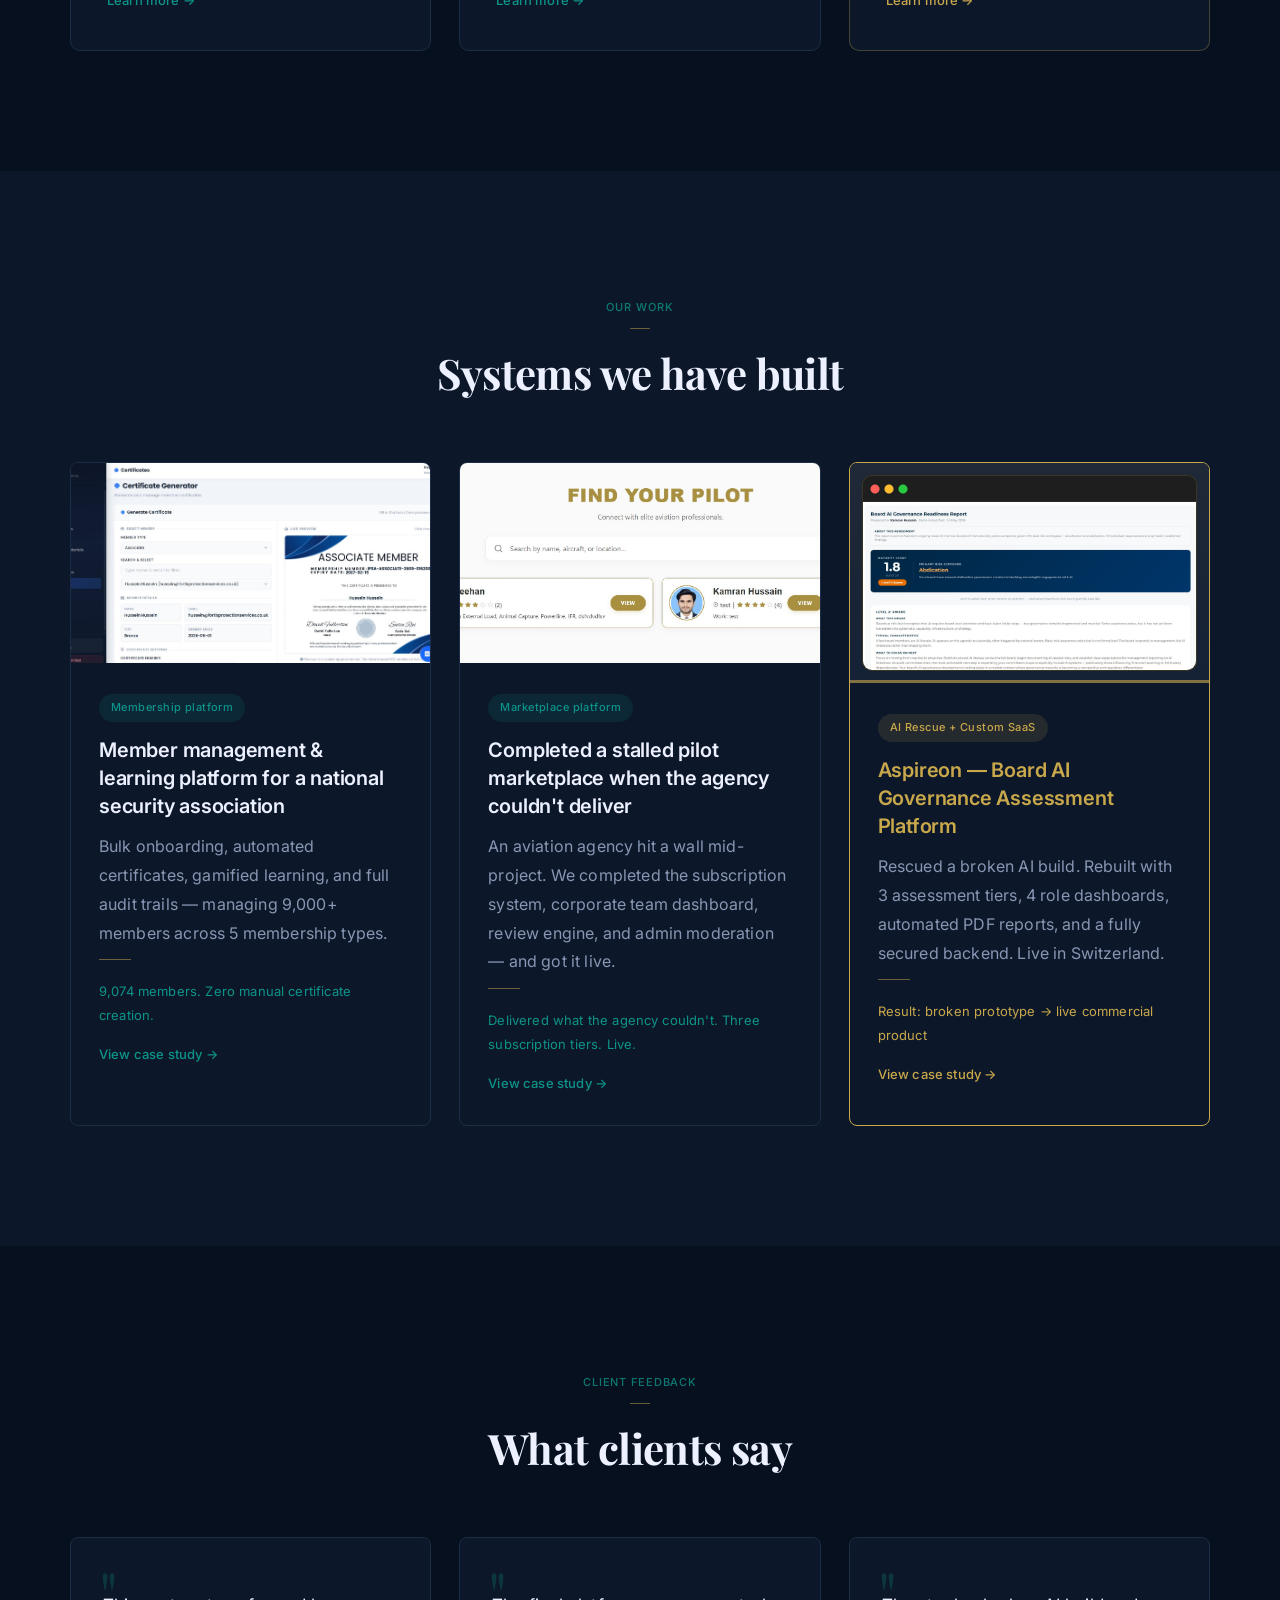
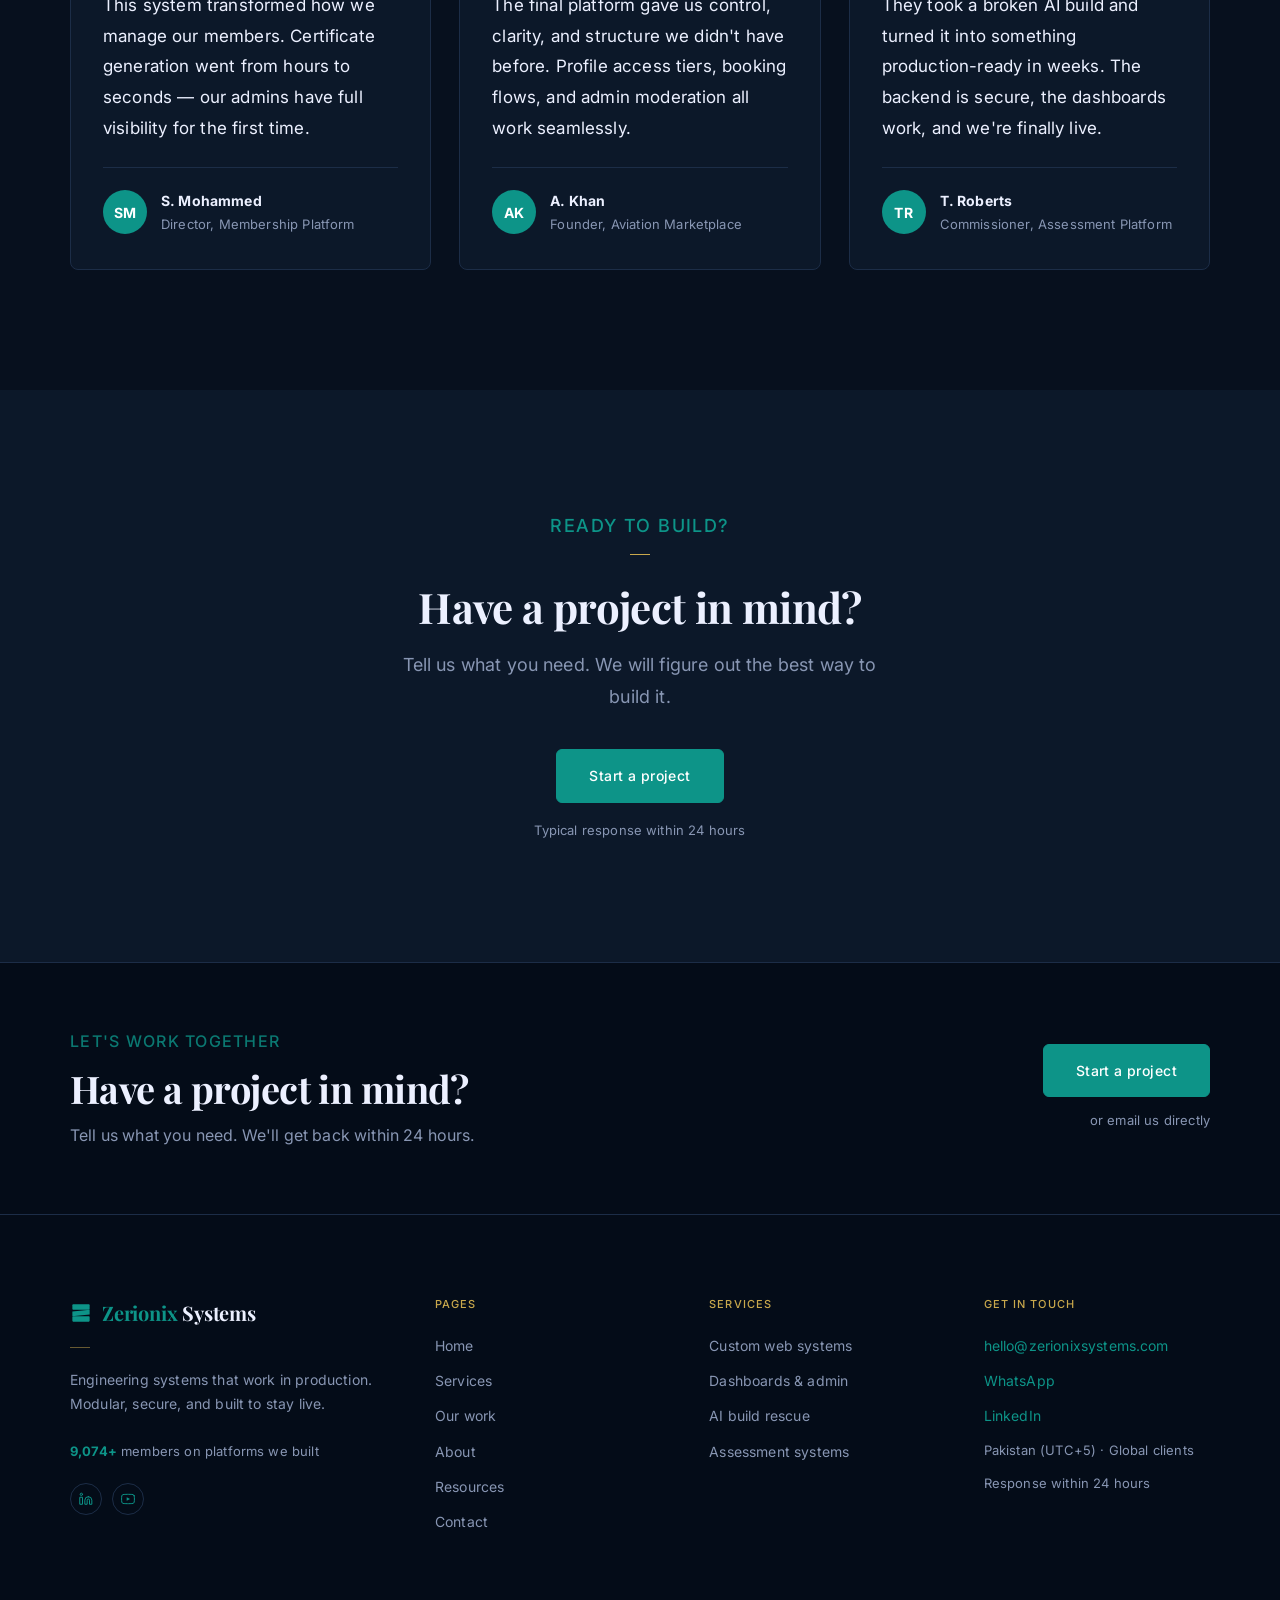
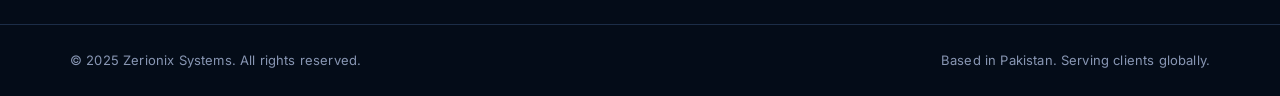
==== commit 48e0fdfa: "Redesign logo — filled Z letterform, no stroke geometry, no gold dot" ====
--- a/index.html
+++ b/index.html
@@ -20,7 +20,7 @@
 <header class="site-header" data-site-header>
   <div class="container nav-shell">
     <a class="logo" href="index.html">
-      <svg class="logo-icon" viewBox="0 0 40 40" xmlns="http://www.w3.org/2000/svg" fill="none" aria-hidden="true"><path d="M7 9H33" stroke="#0D9488" stroke-width="3.5" stroke-linecap="round"/><path d="M33 9L7 31" stroke="#0D9488" stroke-width="3.5" stroke-linecap="round"/><path d="M7 31H33" stroke="#0D9488" stroke-width="3.5" stroke-linecap="round"/><circle cx="20" cy="20" r="4" fill="#C9A84C"/></svg>
+      <svg class="logo-icon" viewBox="0 0 28 28" xmlns="http://www.w3.org/2000/svg" aria-hidden="true"><rect x="3" y="3" width="22" height="7" rx="1" fill="#0D9488"/><polygon points="25,10 25,16 3,18 3,12" fill="#0D9488"/><rect x="3" y="18" width="22" height="7" rx="1" fill="#0D9488"/></svg>
       <span class="logo-text"><span class="logo-primary">Zerionix</span><span class="logo-secondary">Systems</span></span>
     </a>
     <nav class="nav-links" aria-label="Primary navigation">
@@ -325,7 +325,7 @@
   <!-- Footer columns -->
   <div class="container footer-grid">
     <div>
-      <a class="footer-logo" href="index.html"><svg viewBox="0 0 40 40" xmlns="http://www.w3.org/2000/svg" fill="none" aria-hidden="true" style="width:24px;height:24px;flex-shrink:0"><path d="M7 9H33" stroke="#0D9488" stroke-width="3.5" stroke-linecap="round"/><path d="M33 9L7 31" stroke="#0D9488" stroke-width="3.5" stroke-linecap="round"/><path d="M7 31H33" stroke="#0D9488" stroke-width="3.5" stroke-linecap="round"/><circle cx="20" cy="20" r="4" fill="#C9A84C"/></svg><span><span style="color:var(--color-teal)">Zerionix</span> Systems</span></a>
+      <a class="footer-logo" href="index.html"><svg viewBox="0 0 28 28" xmlns="http://www.w3.org/2000/svg" aria-hidden="true" style="width:22px;height:22px;flex-shrink:0"><rect x="3" y="3" width="22" height="7" rx="1" fill="#0D9488"/><polygon points="25,10 25,16 3,18 3,12" fill="#0D9488"/><rect x="3" y="18" width="22" height="7" rx="1" fill="#0D9488"/></svg><span><span style="color:var(--color-teal)">Zerionix</span> Systems</span></a>
       <span class="gold-rule"></span>
       <p class="footer-tagline">Engineering systems that work in production. Modular, secure, and built to stay live.</p>
       <p class="footer-stat"><strong>9,074+</strong> members on platforms we built</p>
--- a/css/style.css
+++ b/css/style.css
@@ -80,22 +80,21 @@
 /* ——— Utility ——— */
 .label-tag{
   display:inline-block;font-size:11px;font-weight:500;
-  letter-spacing:0.12em;text-transform:uppercase;
-  color:var(--color-teal);margin-bottom:12px;
+  letter-spacing:0.08em;text-transform:uppercase;
+  color:var(--color-teal);opacity:0.8;margin-bottom:10px;
 }
 .label-tag-gold{
   display:inline-block;font-size:11px;font-weight:500;
-  letter-spacing:0.12em;text-transform:uppercase;
-  color:var(--color-gold);margin-bottom:12px;
+  letter-spacing:0.08em;text-transform:uppercase;
+  color:var(--color-gold);opacity:0.8;margin-bottom:10px;
 }
 .gold-rule{
-  display:block;width:48px;height:1px;
-  background:var(--color-gold);margin:0 0 28px;
-}
-.dot-bg{
-  background-image:radial-gradient(circle,#1C2D47 1px,transparent 1px);
-  background-size:32px 32px;
-}
+  display:block;width:20px;height:1px;
+  background:var(--color-gold);margin:0 0 20px;
+  opacity:0.5;
+}
+/* dot-bg intentionally stripped — repeating patterns look template-generated */
+.dot-bg{background-image:none}
 
 /* ——— Buttons ——— */
 .btn-primary{
@@ -228,49 +227,51 @@
 .hero-section{
   min-height:100vh;display:flex;flex-direction:column;
   align-items:center;justify-content:center;
-  position:relative;overflow:hidden;text-align:center;
-  padding:120px 0 80px;
-  background-image:radial-gradient(circle,#1C2D47 1px,transparent 1px),linear-gradient(135deg,#07101E 55%,#0A1A2E 100%);
-  background-size:32px 32px,cover;
-}
-.hero-glow{
-  position:absolute;width:800px;height:800px;border-radius:50%;
-  background:radial-gradient(circle,rgba(13,148,136,0.1) 0%,rgba(13,100,255,0.03) 50%,transparent 70%);
-  pointer-events:none;top:50%;left:50%;transform:translate(-50%,-50%);
-}
+  position:relative;overflow:hidden;
+  padding:140px 0 100px;
+  background:linear-gradient(160deg,#07101E 0%,#091828 60%,#0A1E30 100%);
+}
+/* No glow — let the typography speak */
+.hero-glow{display:none}
+
 .hero-content{
   position:relative;z-index:1;
-  display:flex;flex-direction:column;align-items:center;
-  max-width:760px;width:100%;
+  display:flex;flex-direction:column;
+  align-items:flex-start;text-align:left;
+  max-width:100%;width:100%;
 }
 .hero-layout{
   position:relative;z-index:1;
-  display:grid;grid-template-columns:0.92fr 1.08fr;
-  gap:44px;align-items:center;
-}
-.hero-copy-block{align-items:flex-start;text-align:left}
-.hero-content h1{margin-bottom:0}
+  display:grid;grid-template-columns:1fr 1fr;
+  gap:72px;align-items:center;width:100%;
+}
+.hero-copy-block{
+  display:flex;flex-direction:column;
+  align-items:flex-start;text-align:left;
+}
+.hero-content h1,.hero-copy-block h1{margin-bottom:0}
 .hero-accent{color:var(--color-teal)}
 .hero-body{
-  font-size:18px;line-height:1.8;max-width:540px;
-  margin:24px 0 40px;
-}
-.hero-btns{display:flex;gap:16px;flex-wrap:wrap;justify-content:center}
-.hero-copy-block .hero-btns{justify-content:flex-start}
-.hero-visual-shell{width:100%}
-.hero-showcase{border:1px solid var(--color-border);border-radius:14px}
+  font-size:19px;line-height:1.85;max-width:460px;
+  margin:20px 0 36px;
+}
+.hero-btns{display:flex;gap:14px;flex-wrap:wrap;justify-content:flex-start}
+.hero-visual-shell{width:100%;display:flex;justify-content:flex-end}
+/* No box around the visual — let the mockups float */
+.hero-showcase{width:100%;max-width:500px}
 .hero-kicker{
   margin-bottom:12px;font-size:11px;font-weight:500;
-  letter-spacing:0.12em;text-transform:uppercase;color:var(--color-gold);
+  letter-spacing:0.06em;text-transform:uppercase;
+  color:var(--color-text-secondary);opacity:0.6;
 }
 .hero-mini-stack .browser-screen img{max-height:160px}
-.scroll-indicator{position:absolute;bottom:36px;left:50%;transform:translateX(-50%)}
-.scroll-arrow{
-  display:block;width:18px;height:18px;
-  border-right:2px solid var(--color-gold);border-bottom:2px solid var(--color-gold);
-  transform:rotate(45deg);
-  animation:scrollBounce 1.6s ease infinite;
-}
+
+@media(max-width:1024px){
+  .hero-layout{grid-template-columns:1fr;gap:48px}
+  .hero-visual-shell{justify-content:flex-start}
+  .hero-showcase{max-width:100%}
+}
+.scroll-indicator{display:none}
 @keyframes scrollBounce{
   0%,100%{transform:rotate(45deg) translateY(0)}
   50%{transform:rotate(45deg) translateY(7px)}
@@ -582,15 +583,20 @@
   display:flex;flex-direction:column;transition:border-color 0.3s;
 }
 .testimonial-card:hover{border-color:var(--color-teal)}
-.testimonial-quote-mark{
-  font-size:52px;line-height:0.85;
-  color:rgba(13,148,136,0.3);font-family:Georgia,serif;
-  margin-bottom:4px;user-select:none;
-}
-.testimonial-stars{color:var(--color-gold);font-size:14px;letter-spacing:3px;margin-bottom:14px}
+.testimonial-quote-mark{display:none}
+.testimonial-stars{display:none}
 .testimonial-text{
-  font-size:16px;line-height:1.75;color:var(--color-text-primary);
-  font-style:italic;flex:1;margin:0 0 24px;
+  font-size:17px;line-height:1.8;color:var(--color-text-primary);
+  font-style:normal;flex:1;margin:0 0 24px;
+  position:relative;padding-top:20px;
+}
+.testimonial-text::before{
+  content:'"';
+  position:absolute;top:-8px;left:-4px;
+  font-family:"Playfair Display",serif;
+  font-size:64px;line-height:1;
+  color:var(--color-teal);
+  opacity:0.25;
 }
 .testimonial-author{
   display:flex;align-items:center;gap:14px;
@@ -614,11 +620,14 @@
 
 /* ——— Page hero (inner pages) ——— */
 .page-hero{
-  background:var(--color-surface);text-align:center;
-  padding:140px 0 80px;
-}
-.page-hero h1{margin-bottom:20px}
-.page-hero p{font-size:18px;line-height:1.8;max-width:560px;margin:0 auto}
+  background:var(--color-bg);text-align:left;
+  padding:140px 0 72px;
+  border-bottom:1px solid var(--color-border);
+}
+.page-hero h1{margin-bottom:16px}
+.page-hero p{font-size:18px;line-height:1.8;max-width:560px;margin:0}
+/* Override the centered gold-rule inline style on page heroes */
+.page-hero .gold-rule{margin-left:0 !important;margin-right:0 !important}
 
 /* ——— Footer pre-CTA ——— */
 .footer-pre{
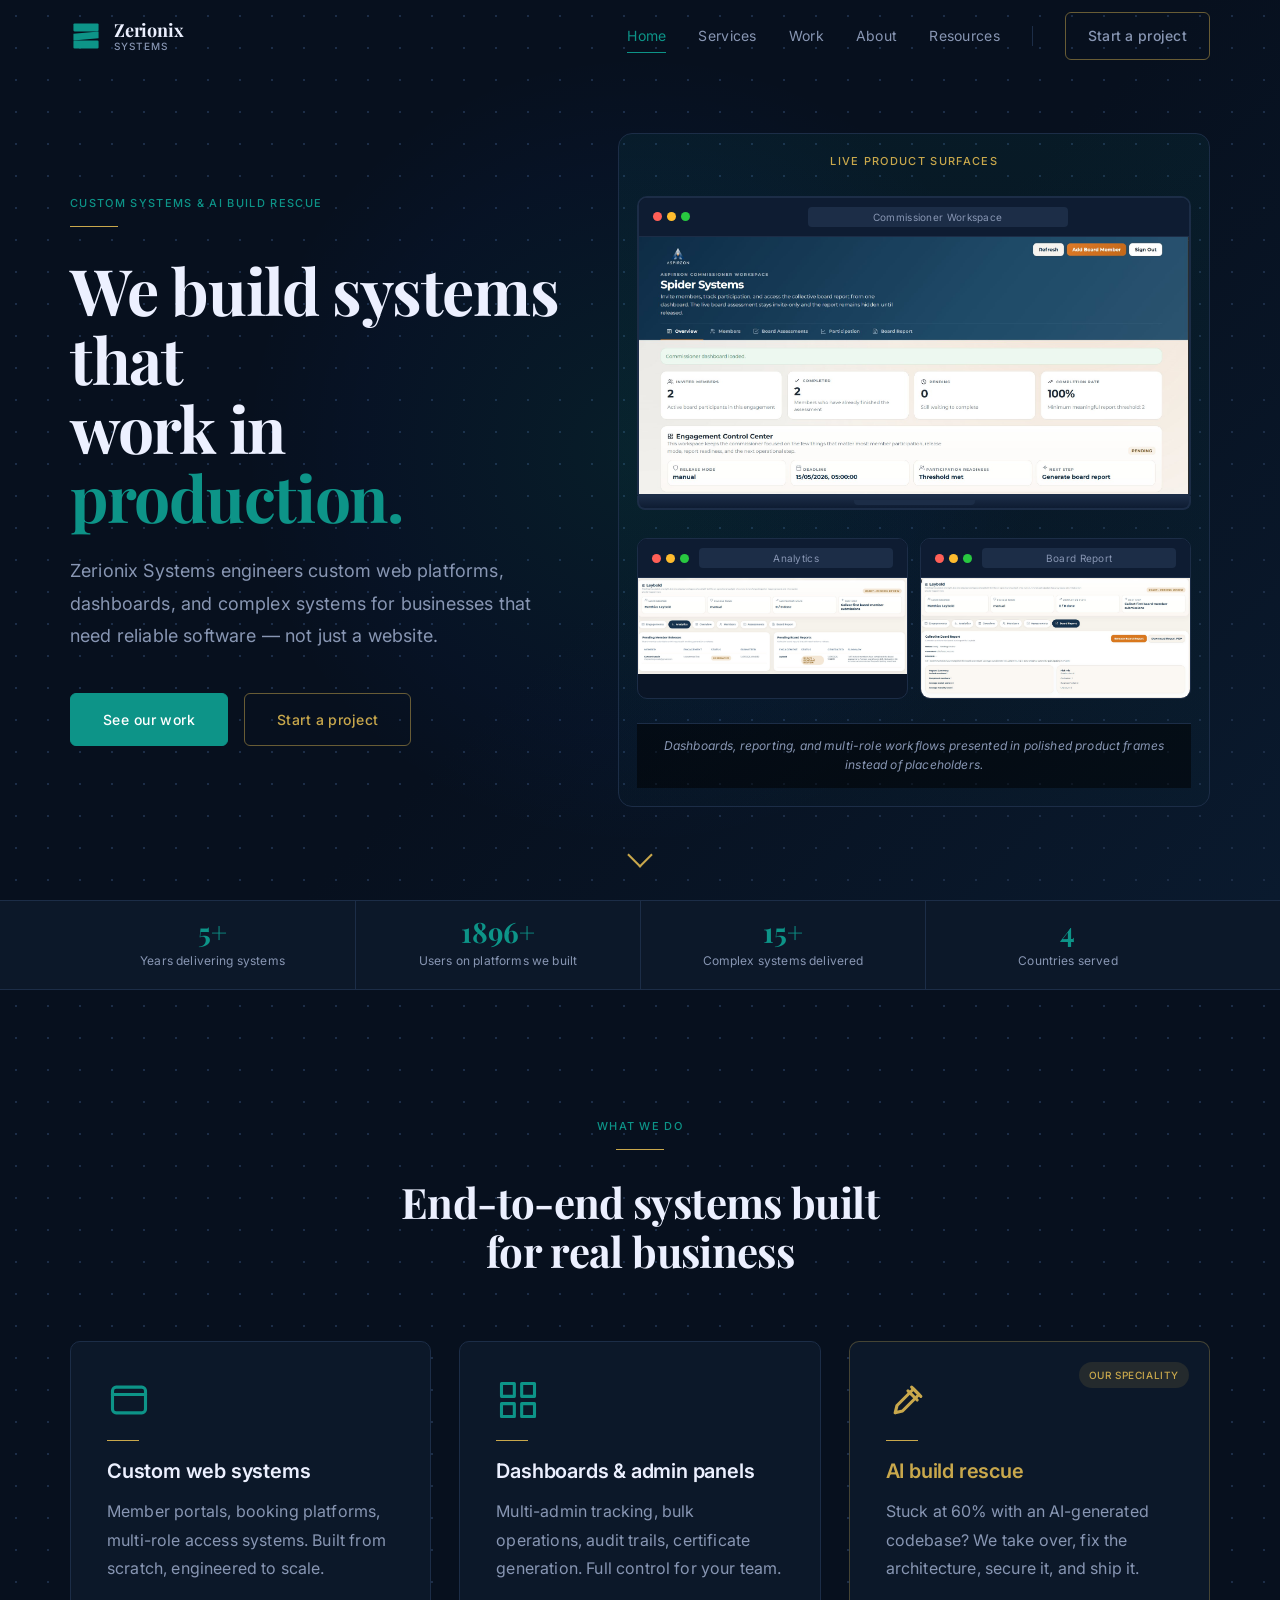
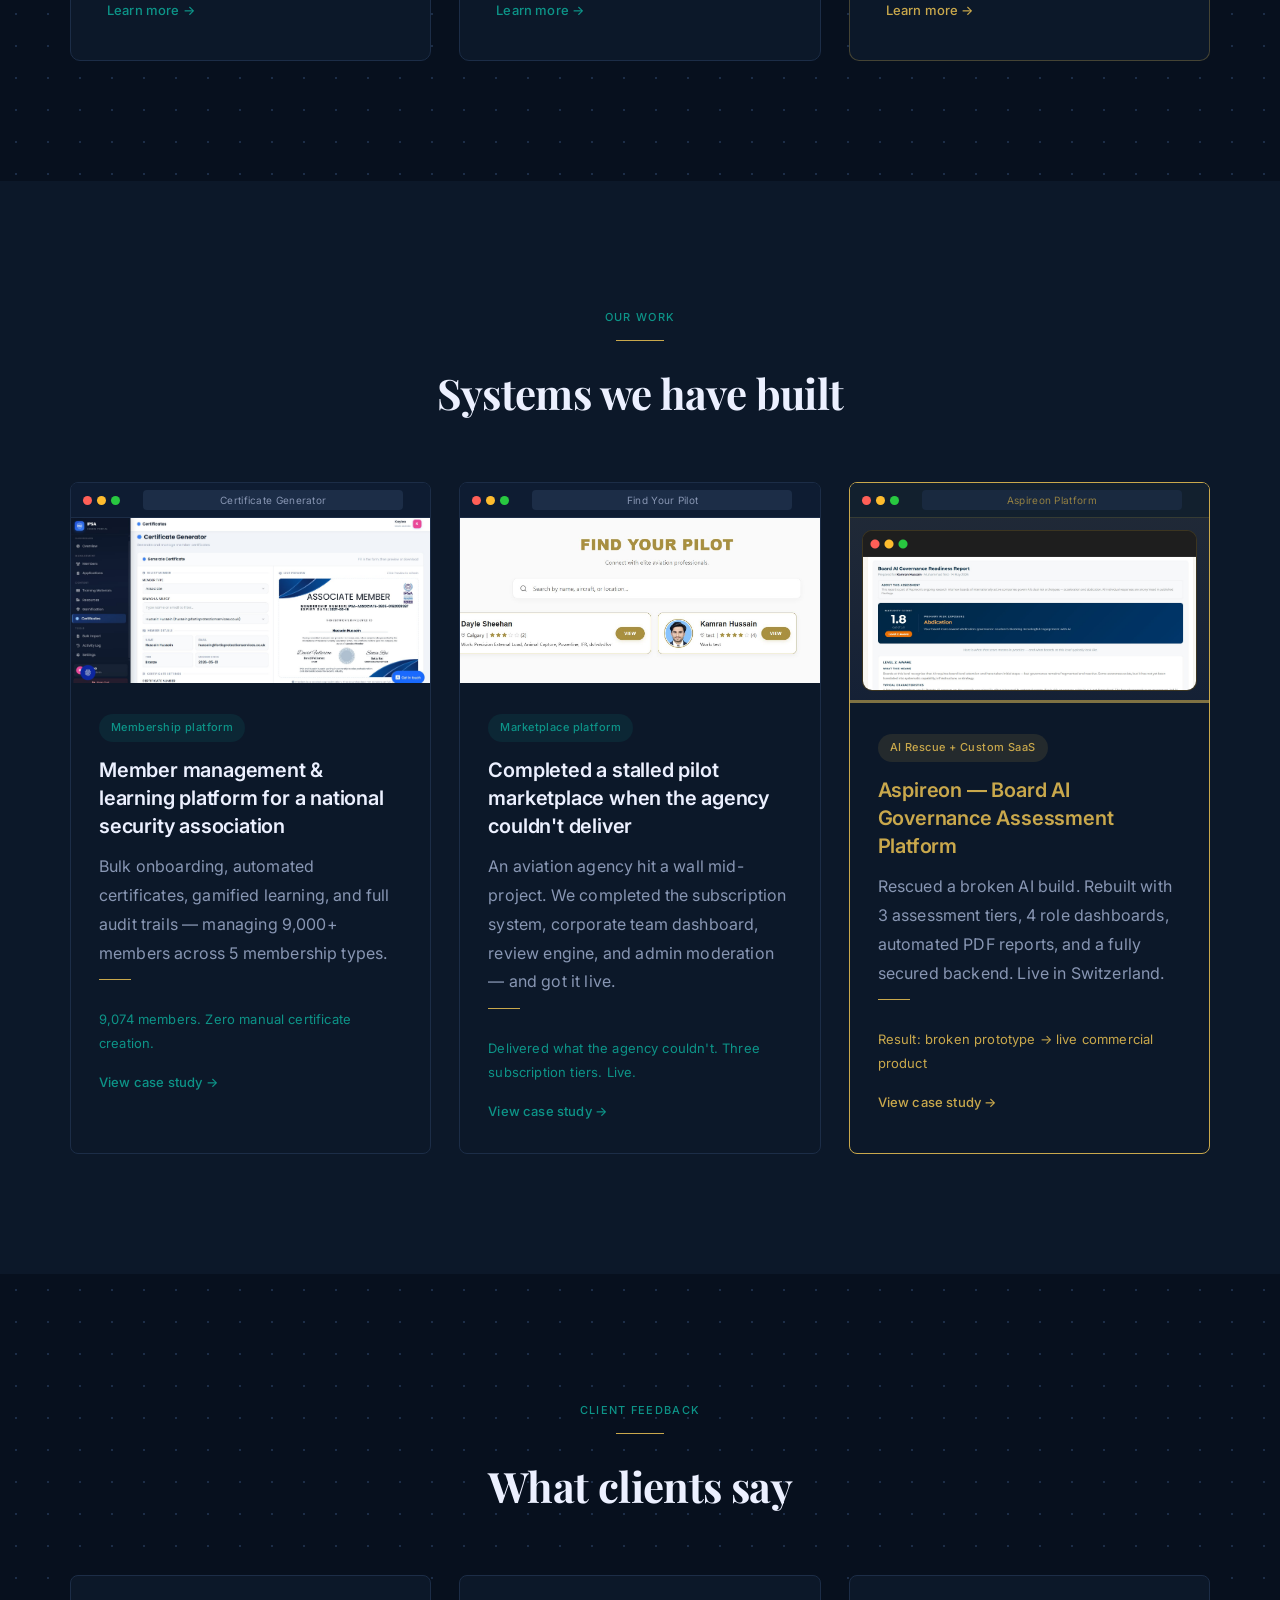
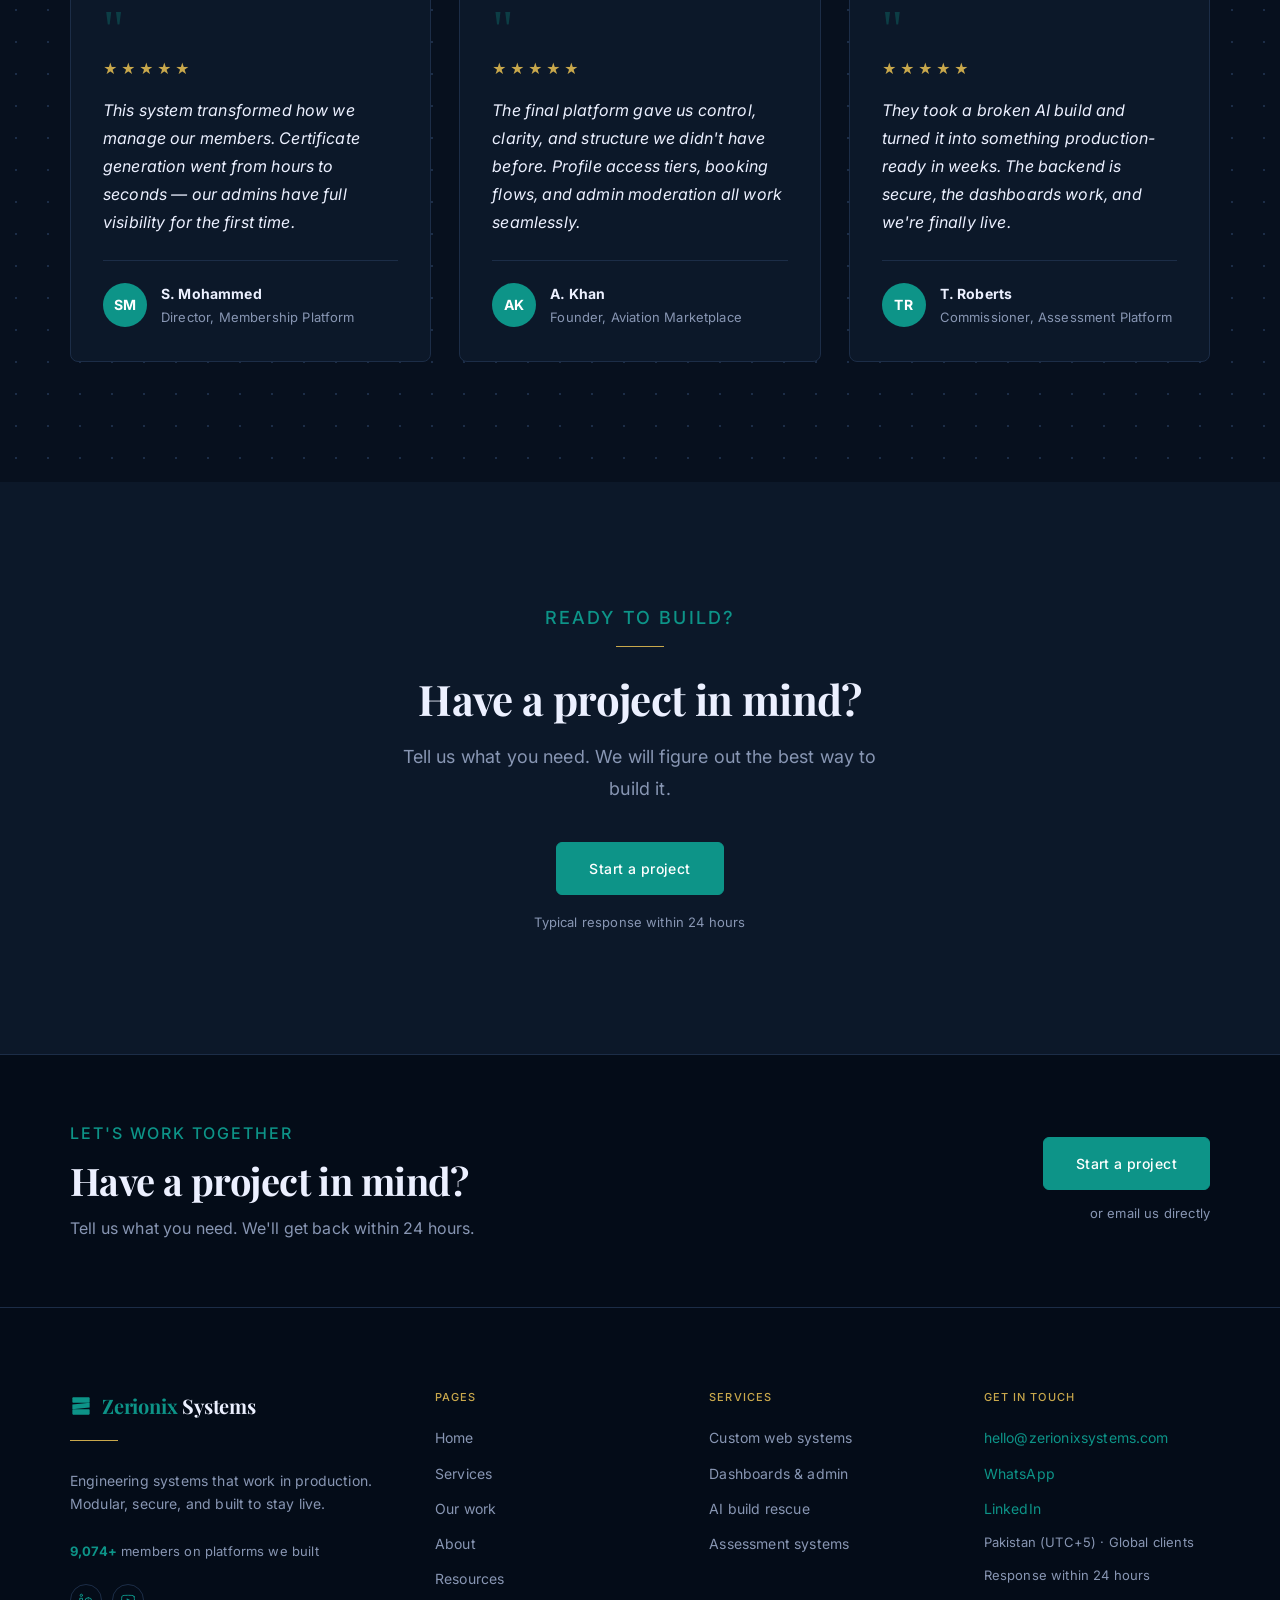
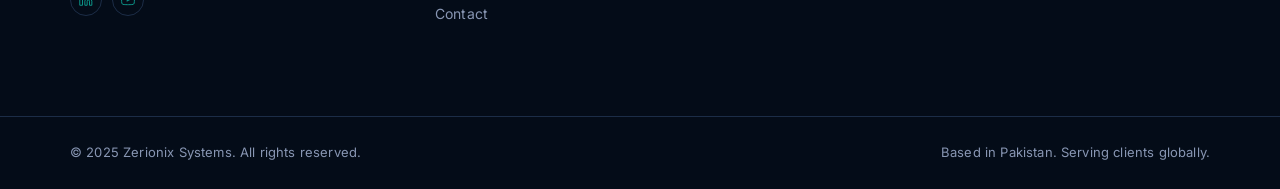
==== commit 75bc0136: "Frame all work section images — browser chrome on cards, rescue collage, consistent across pages" ====
--- a/index.html
+++ b/index.html
@@ -182,7 +182,13 @@
 
         <article class="card--media fade-in" data-delay="0s">
           <div class="card-img-frame">
-            <img src="img/ipsa/admin/screen-ipsa-certificate-generator.png" loading="lazy" alt="IPSA certificate generator — live preview with member details and signatures" onerror="this.style.display='none'"/>
+            <div class="card-img-chrome">
+              <div class="browser-dots"><span class="browser-dot dot-r"></span><span class="browser-dot dot-y"></span><span class="browser-dot dot-g"></span></div>
+              <div class="browser-url">Certificate Generator</div>
+            </div>
+            <div class="card-img-screen">
+              <img src="img/ipsa/admin/screen-ipsa-certificate-generator.png" loading="lazy" alt="IPSA certificate generator" onerror="this.style.display='none'"/>
+            </div>
             <div class="card-img-overlay"></div>
           </div>
           <div class="card-content">
@@ -197,7 +203,13 @@
 
         <article class="card--media fade-in" data-delay="0.12s">
           <div class="card-img-frame">
-            <img src="img/pilot/public/screen-pilot-find-pilot.png" loading="lazy" alt="507 Aviation — Find Your Pilot search page" onerror="this.style.display='none'"/>
+            <div class="card-img-chrome">
+              <div class="browser-dots"><span class="browser-dot dot-r"></span><span class="browser-dot dot-y"></span><span class="browser-dot dot-g"></span></div>
+              <div class="browser-url">Find Your Pilot</div>
+            </div>
+            <div class="card-img-screen">
+              <img src="img/pilot/public/screen-pilot-find-pilot.png" loading="lazy" alt="Pilot marketplace — Find Your Pilot search page" onerror="this.style.display='none'"/>
+            </div>
             <div class="card-img-overlay"></div>
           </div>
           <div class="card-content">
@@ -212,20 +224,26 @@
 
         <article class="card--media card--media-gold fade-in" data-delay="0.24s">
           <div class="card-img-frame" style="height:220px;position:relative;">
-            <div class="img-collage home-case-frame">
-              <div class="collage-main">
-                <img src="img/aspireon/screen-aspireon-pdf-report.png" loading="lazy" alt="Aspireon PDF report — maturity score and risk profile"/>
-              </div>
-              <div class="collage-side">
-                <div class="collage-side-item">
-                  <img src="img/aspireon/screen-aspireon-admin.png" loading="lazy" alt="Aspireon admin dashboard"/>
+            <div class="card-img-chrome" style="background:#12202E;border-bottom-color:rgba(201,168,76,0.2);">
+              <div class="browser-dots"><span class="browser-dot dot-r"></span><span class="browser-dot dot-y"></span><span class="browser-dot dot-g"></span></div>
+              <div class="browser-url" style="color:var(--color-gold);opacity:0.7;">Aspireon Platform</div>
+            </div>
+            <div class="card-img-screen">
+              <div class="img-collage home-case-frame" style="height:100%;">
+                <div class="collage-main">
+                  <img src="img/aspireon/screen-aspireon-pdf-report.png" loading="lazy" alt="Aspireon PDF report — maturity score and risk profile"/>
                 </div>
-                <div class="collage-side-item">
-                  <img src="img/aspireon/screen-aspireon-commissioner.png" loading="lazy" alt="Aspireon commissioner workspace"/>
+                <div class="collage-side">
+                  <div class="collage-side-item">
+                    <img src="img/aspireon/screen-aspireon-admin.png" loading="lazy" alt="Aspireon admin dashboard"/>
+                  </div>
+                  <div class="collage-side-item">
+                    <img src="img/aspireon/screen-aspireon-commissioner.png" loading="lazy" alt="Aspireon commissioner workspace"/>
+                  </div>
                 </div>
               </div>
-            </div>
-            <div class="collage-gold-bar"></div>
+              <div class="collage-gold-bar"></div>
+            </div>
             <div class="card-img-overlay" style="background:rgba(201,168,76,0.04)"></div>
           </div>
           <div class="card-content">
--- a/css/style.css
+++ b/css/style.css
@@ -80,21 +80,22 @@
 /* ——— Utility ——— */
 .label-tag{
   display:inline-block;font-size:11px;font-weight:500;
-  letter-spacing:0.08em;text-transform:uppercase;
-  color:var(--color-teal);opacity:0.8;margin-bottom:10px;
+  letter-spacing:0.12em;text-transform:uppercase;
+  color:var(--color-teal);margin-bottom:12px;
 }
 .label-tag-gold{
   display:inline-block;font-size:11px;font-weight:500;
-  letter-spacing:0.08em;text-transform:uppercase;
-  color:var(--color-gold);opacity:0.8;margin-bottom:10px;
+  letter-spacing:0.12em;text-transform:uppercase;
+  color:var(--color-gold);margin-bottom:12px;
 }
 .gold-rule{
-  display:block;width:20px;height:1px;
-  background:var(--color-gold);margin:0 0 20px;
-  opacity:0.5;
-}
-/* dot-bg intentionally stripped — repeating patterns look template-generated */
-.dot-bg{background-image:none}
+  display:block;width:48px;height:1px;
+  background:var(--color-gold);margin:0 0 28px;
+}
+.dot-bg{
+  background-image:radial-gradient(circle,#1C2D47 1px,transparent 1px);
+  background-size:32px 32px;
+}
 
 /* ——— Buttons ——— */
 .btn-primary{
@@ -195,12 +196,28 @@
 .card-img-frame{
   height:200px;background:var(--color-surface-2);
   overflow:hidden;position:relative;
+  display:flex;flex-direction:column;
 }
 .card-img-frame svg{width:100%;height:100%}
-.card-img-frame img{
+/* Mini browser chrome inside card image frames */
+.card-img-chrome{
+  background:#0E1C32;padding:7px 12px;
+  display:flex;align-items:center;gap:8px;
+  border-bottom:1px solid var(--color-border);
+  flex-shrink:0;
+}
+.card-img-screen{
+  flex:1;overflow:hidden;line-height:0;position:relative;
+}
+.card-img-screen img{
   width:100%;height:100%;
-  object-fit:cover;display:block;
-  border-radius:0;
+  object-fit:cover;object-position:top;display:block;
+}
+.card-img-screen .img-collage{height:100%}
+/* Legacy: direct img in frame (non-chrome cards) */
+.card-img-frame>img{
+  width:100%;height:100%;
+  object-fit:cover;display:block;border-radius:0;
 }
 .card-img-overlay{
   position:absolute;inset:0;
@@ -227,51 +244,49 @@
 .hero-section{
   min-height:100vh;display:flex;flex-direction:column;
   align-items:center;justify-content:center;
-  position:relative;overflow:hidden;
-  padding:140px 0 100px;
-  background:linear-gradient(160deg,#07101E 0%,#091828 60%,#0A1E30 100%);
-}
-/* No glow — let the typography speak */
-.hero-glow{display:none}
-
+  position:relative;overflow:hidden;text-align:center;
+  padding:120px 0 80px;
+  background-image:radial-gradient(circle,#1C2D47 1px,transparent 1px),linear-gradient(135deg,#07101E 55%,#0A1A2E 100%);
+  background-size:32px 32px,cover;
+}
+.hero-glow{
+  position:absolute;width:800px;height:800px;border-radius:50%;
+  background:radial-gradient(circle,rgba(13,148,136,0.1) 0%,rgba(13,100,255,0.03) 50%,transparent 70%);
+  pointer-events:none;top:50%;left:50%;transform:translate(-50%,-50%);
+}
 .hero-content{
   position:relative;z-index:1;
-  display:flex;flex-direction:column;
-  align-items:flex-start;text-align:left;
-  max-width:100%;width:100%;
+  display:flex;flex-direction:column;align-items:center;
+  max-width:760px;width:100%;
 }
 .hero-layout{
   position:relative;z-index:1;
-  display:grid;grid-template-columns:1fr 1fr;
-  gap:72px;align-items:center;width:100%;
-}
-.hero-copy-block{
-  display:flex;flex-direction:column;
-  align-items:flex-start;text-align:left;
-}
-.hero-content h1,.hero-copy-block h1{margin-bottom:0}
+  display:grid;grid-template-columns:0.92fr 1.08fr;
+  gap:44px;align-items:center;
+}
+.hero-copy-block{align-items:flex-start;text-align:left}
+.hero-content h1{margin-bottom:0}
 .hero-accent{color:var(--color-teal)}
 .hero-body{
-  font-size:19px;line-height:1.85;max-width:460px;
-  margin:20px 0 36px;
-}
-.hero-btns{display:flex;gap:14px;flex-wrap:wrap;justify-content:flex-start}
-.hero-visual-shell{width:100%;display:flex;justify-content:flex-end}
-/* No box around the visual — let the mockups float */
-.hero-showcase{width:100%;max-width:500px}
+  font-size:18px;line-height:1.8;max-width:540px;
+  margin:24px 0 40px;
+}
+.hero-btns{display:flex;gap:16px;flex-wrap:wrap;justify-content:center}
+.hero-copy-block .hero-btns{justify-content:flex-start}
+.hero-visual-shell{width:100%}
+.hero-showcase{border:1px solid var(--color-border);border-radius:14px}
 .hero-kicker{
   margin-bottom:12px;font-size:11px;font-weight:500;
-  letter-spacing:0.06em;text-transform:uppercase;
-  color:var(--color-text-secondary);opacity:0.6;
+  letter-spacing:0.12em;text-transform:uppercase;color:var(--color-gold);
 }
 .hero-mini-stack .browser-screen img{max-height:160px}
-
-@media(max-width:1024px){
-  .hero-layout{grid-template-columns:1fr;gap:48px}
-  .hero-visual-shell{justify-content:flex-start}
-  .hero-showcase{max-width:100%}
-}
-.scroll-indicator{display:none}
+.scroll-indicator{position:absolute;bottom:36px;left:50%;transform:translateX(-50%)}
+.scroll-arrow{
+  display:block;width:18px;height:18px;
+  border-right:2px solid var(--color-gold);border-bottom:2px solid var(--color-gold);
+  transform:rotate(45deg);
+  animation:scrollBounce 1.6s ease infinite;
+}
 @keyframes scrollBounce{
   0%,100%{transform:rotate(45deg) translateY(0)}
   50%{transform:rotate(45deg) translateY(7px)}
@@ -583,20 +598,15 @@
   display:flex;flex-direction:column;transition:border-color 0.3s;
 }
 .testimonial-card:hover{border-color:var(--color-teal)}
-.testimonial-quote-mark{display:none}
-.testimonial-stars{display:none}
+.testimonial-quote-mark{
+  font-size:52px;line-height:0.85;
+  color:rgba(13,148,136,0.3);font-family:Georgia,serif;
+  margin-bottom:4px;user-select:none;
+}
+.testimonial-stars{color:var(--color-gold);font-size:14px;letter-spacing:3px;margin-bottom:14px}
 .testimonial-text{
-  font-size:17px;line-height:1.8;color:var(--color-text-primary);
-  font-style:normal;flex:1;margin:0 0 24px;
-  position:relative;padding-top:20px;
-}
-.testimonial-text::before{
-  content:'"';
-  position:absolute;top:-8px;left:-4px;
-  font-family:"Playfair Display",serif;
-  font-size:64px;line-height:1;
-  color:var(--color-teal);
-  opacity:0.25;
+  font-size:16px;line-height:1.75;color:var(--color-text-primary);
+  font-style:italic;flex:1;margin:0 0 24px;
 }
 .testimonial-author{
   display:flex;align-items:center;gap:14px;
@@ -620,14 +630,11 @@
 
 /* ——— Page hero (inner pages) ——— */
 .page-hero{
-  background:var(--color-bg);text-align:left;
-  padding:140px 0 72px;
-  border-bottom:1px solid var(--color-border);
-}
-.page-hero h1{margin-bottom:16px}
-.page-hero p{font-size:18px;line-height:1.8;max-width:560px;margin:0}
-/* Override the centered gold-rule inline style on page heroes */
-.page-hero .gold-rule{margin-left:0 !important;margin-right:0 !important}
+  background:var(--color-surface);text-align:center;
+  padding:140px 0 80px;
+}
+.page-hero h1{margin-bottom:20px}
+.page-hero p{font-size:18px;line-height:1.8;max-width:560px;margin:0 auto}
 
 /* ——— Footer pre-CTA ——— */
 .footer-pre{
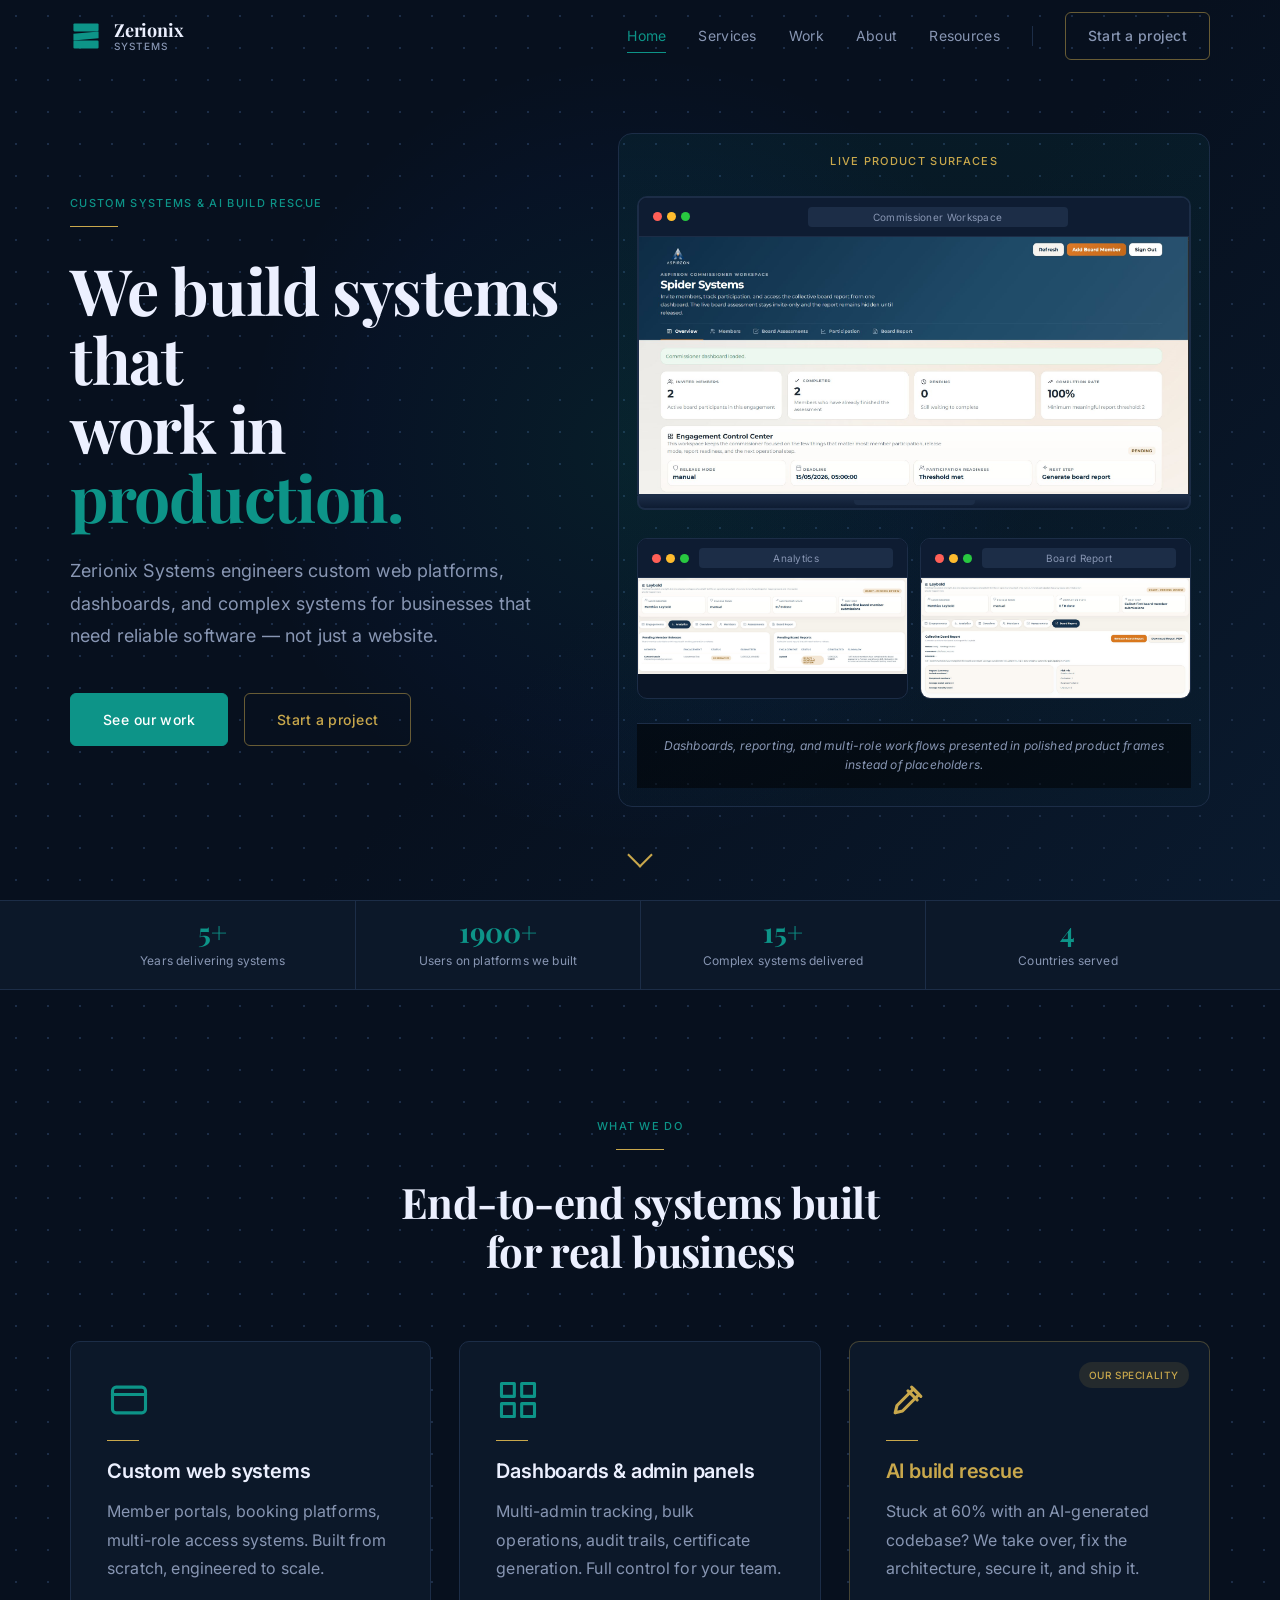
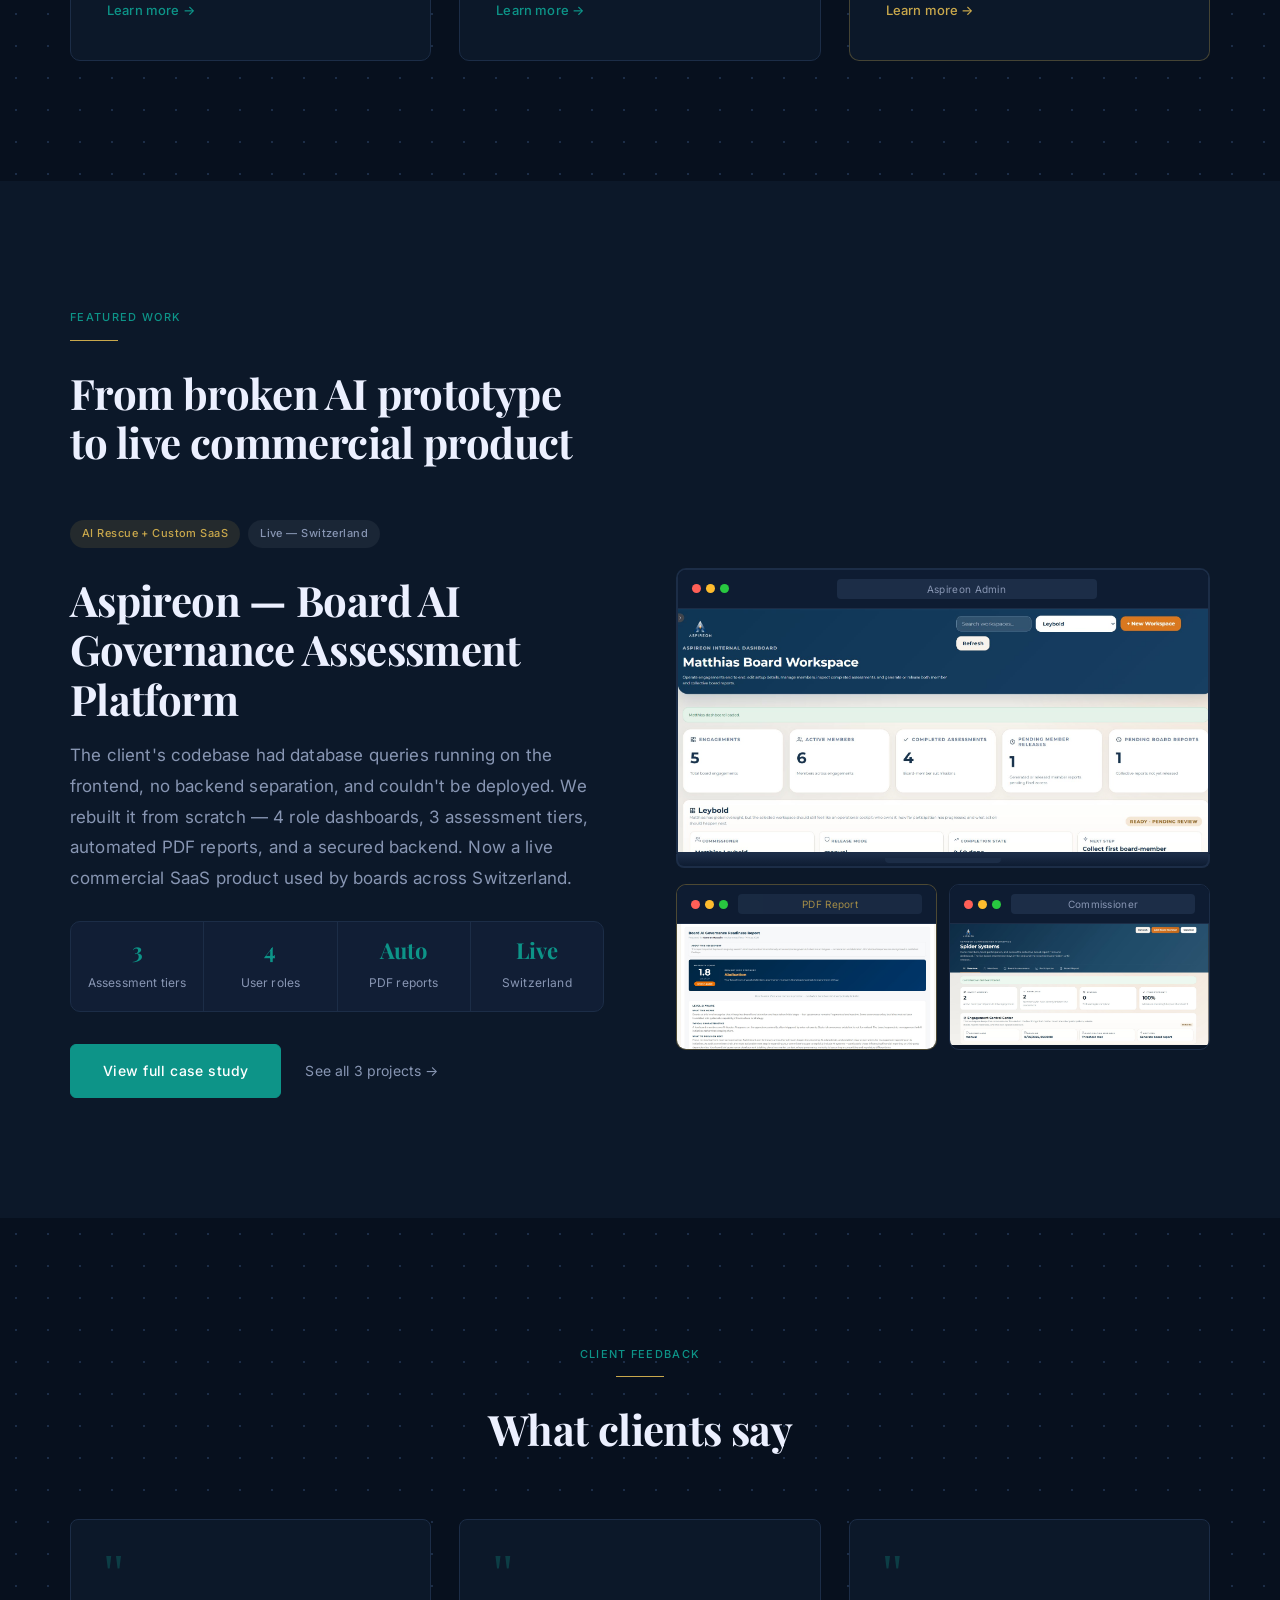
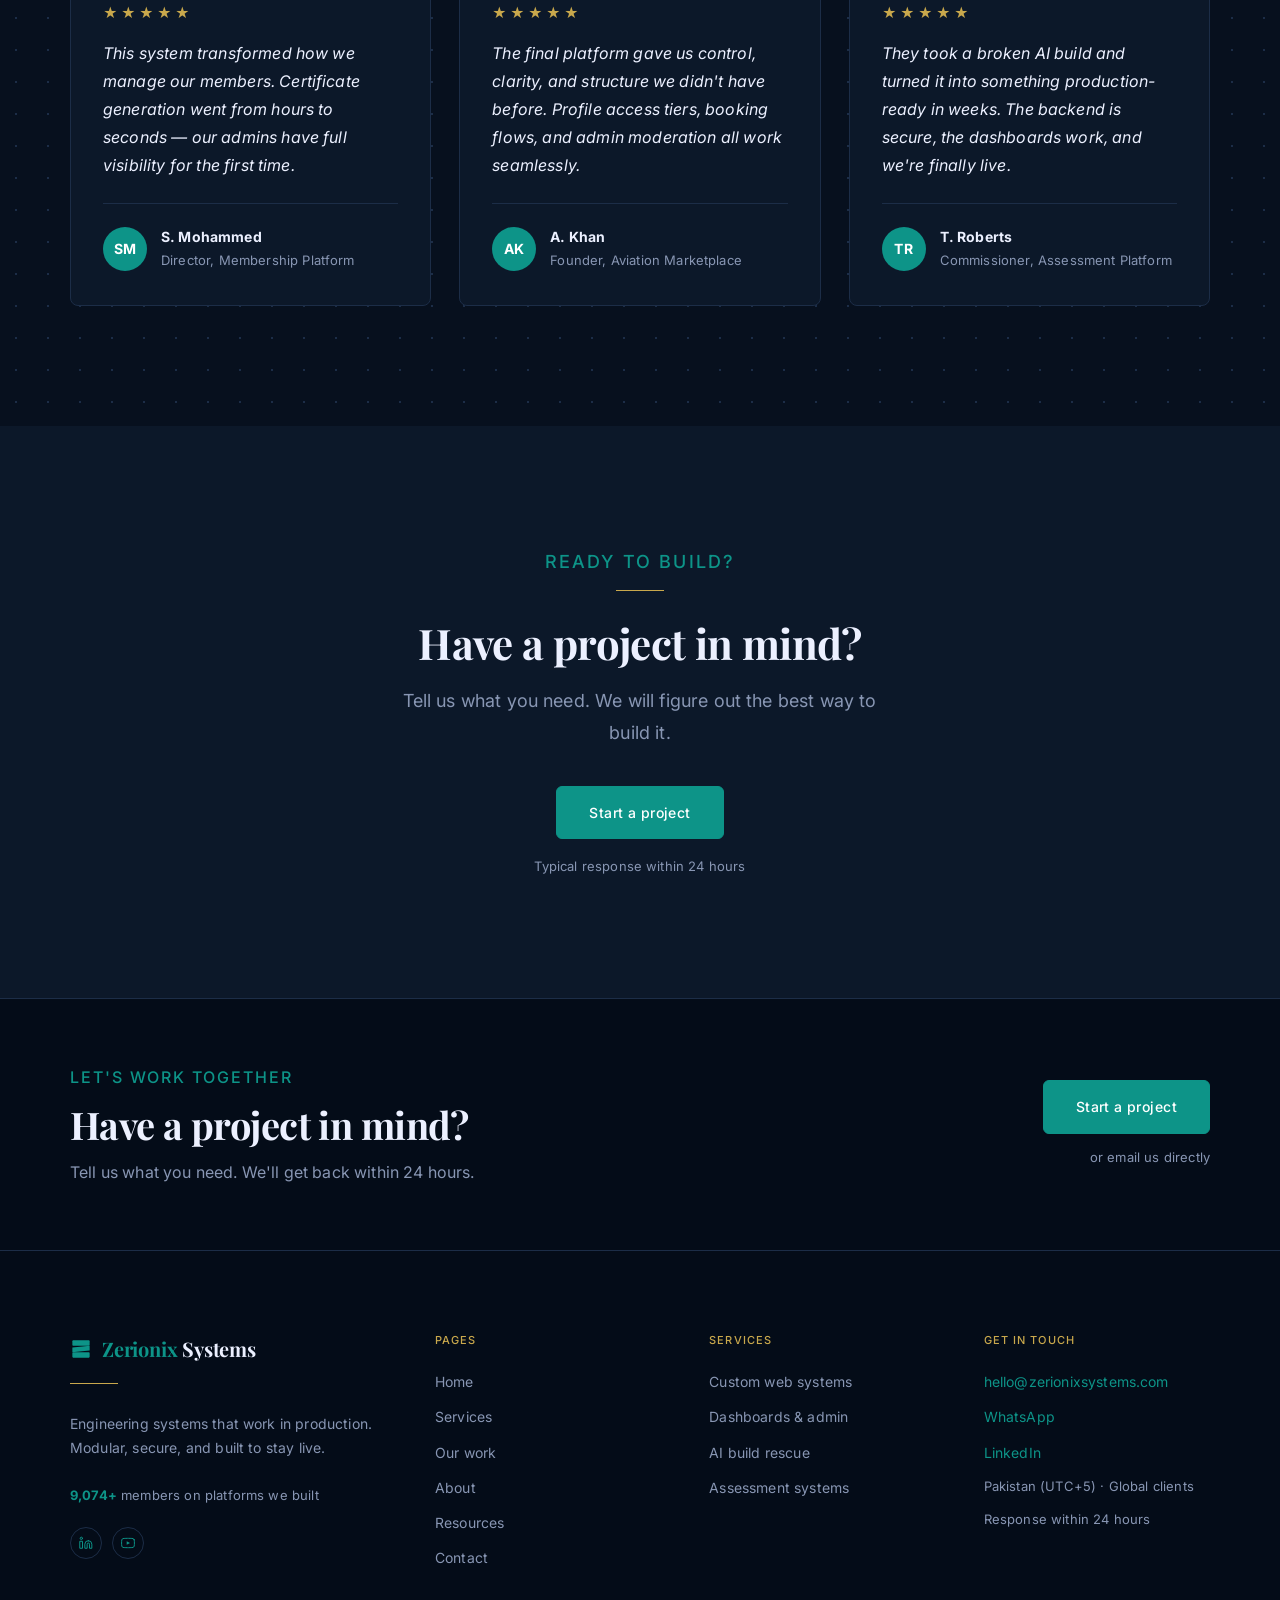
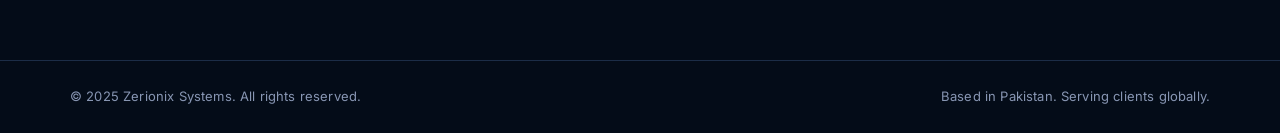
==== commit 759d2e42: "Homepage: single featured project (Aspireon) replacing 3-card grid" ====
--- a/index.html
+++ b/index.html
@@ -170,92 +170,69 @@
     </div>
   </section>
 
-  <!-- Case studies -->
+  <!-- Featured case study -->
   <section class="section section-surface">
     <div class="container">
-      <div class="section-header center fade-in">
-        <p class="label-tag">Our work</p>
+      <div class="section-header fade-in" style="margin-bottom:52px;">
+        <p class="label-tag">Featured work</p>
         <span class="gold-rule"></span>
-        <h2>Systems we have built</h2>
-      </div>
-      <div class="card-grid three-col">
-
-        <article class="card--media fade-in" data-delay="0s">
-          <div class="card-img-frame">
-            <div class="card-img-chrome">
-              <div class="browser-dots"><span class="browser-dot dot-r"></span><span class="browser-dot dot-y"></span><span class="browser-dot dot-g"></span></div>
-              <div class="browser-url">Certificate Generator</div>
-            </div>
-            <div class="card-img-screen">
-              <img src="img/ipsa/admin/screen-ipsa-certificate-generator.png" loading="lazy" alt="IPSA certificate generator" onerror="this.style.display='none'"/>
-            </div>
-            <div class="card-img-overlay"></div>
-          </div>
-          <div class="card-content">
-            <span class="tag tag-teal">Membership platform</span>
-            <h3>Member management &amp; learning platform for a national security association</h3>
-            <p>Bulk onboarding, automated certificates, gamified learning, and full audit trails — managing 9,000+ members across 5 membership types.</p>
-            <span class="gold-rule" style="width:32px"></span>
-            <p style="color:var(--color-teal);font-size:13px;margin-bottom:12px;">9,074 members. Zero manual certificate creation.</p>
-            <a href="work.html" style="color:var(--color-teal);font-size:13px;font-weight:500;">View case study →</a>
-          </div>
-        </article>
-
-        <article class="card--media fade-in" data-delay="0.12s">
-          <div class="card-img-frame">
-            <div class="card-img-chrome">
-              <div class="browser-dots"><span class="browser-dot dot-r"></span><span class="browser-dot dot-y"></span><span class="browser-dot dot-g"></span></div>
-              <div class="browser-url">Find Your Pilot</div>
-            </div>
-            <div class="card-img-screen">
-              <img src="img/pilot/public/screen-pilot-find-pilot.png" loading="lazy" alt="Pilot marketplace — Find Your Pilot search page" onerror="this.style.display='none'"/>
-            </div>
-            <div class="card-img-overlay"></div>
-          </div>
-          <div class="card-content">
-            <span class="tag tag-teal">Marketplace platform</span>
-            <h3>Completed a stalled pilot marketplace when the agency couldn't deliver</h3>
-            <p>An aviation agency hit a wall mid-project. We completed the subscription system, corporate team dashboard, review engine, and admin moderation — and got it live.</p>
-            <span class="gold-rule" style="width:32px"></span>
-            <p style="color:var(--color-teal);font-size:13px;margin-bottom:12px;">Delivered what the agency couldn't. Three subscription tiers. Live.</p>
-            <a href="work.html" style="color:var(--color-teal);font-size:13px;font-weight:500;">View case study →</a>
-          </div>
-        </article>
-
-        <article class="card--media card--media-gold fade-in" data-delay="0.24s">
-          <div class="card-img-frame" style="height:220px;position:relative;">
-            <div class="card-img-chrome" style="background:#12202E;border-bottom-color:rgba(201,168,76,0.2);">
-              <div class="browser-dots"><span class="browser-dot dot-r"></span><span class="browser-dot dot-y"></span><span class="browser-dot dot-g"></span></div>
-              <div class="browser-url" style="color:var(--color-gold);opacity:0.7;">Aspireon Platform</div>
-            </div>
-            <div class="card-img-screen">
-              <div class="img-collage home-case-frame" style="height:100%;">
-                <div class="collage-main">
-                  <img src="img/aspireon/screen-aspireon-pdf-report.png" loading="lazy" alt="Aspireon PDF report — maturity score and risk profile"/>
-                </div>
-                <div class="collage-side">
-                  <div class="collage-side-item">
-                    <img src="img/aspireon/screen-aspireon-admin.png" loading="lazy" alt="Aspireon admin dashboard"/>
-                  </div>
-                  <div class="collage-side-item">
-                    <img src="img/aspireon/screen-aspireon-commissioner.png" loading="lazy" alt="Aspireon commissioner workspace"/>
-                  </div>
-                </div>
-              </div>
-              <div class="collage-gold-bar"></div>
-            </div>
-            <div class="card-img-overlay" style="background:rgba(201,168,76,0.04)"></div>
-          </div>
-          <div class="card-content">
+        <h2>From broken AI prototype<br>to live commercial product</h2>
+      </div>
+
+      <div class="featured-project fade-in" data-delay="0.1s">
+        <div class="featured-project-content">
+          <div style="display:flex;gap:8px;flex-wrap:wrap;margin-bottom:14px;">
             <span class="tag tag-gold">AI Rescue + Custom SaaS</span>
-            <h3 style="color:var(--color-gold)">Aspireon — Board AI Governance Assessment Platform</h3>
-            <p>Rescued a broken AI build. Rebuilt with 3 assessment tiers, 4 role dashboards, automated PDF reports, and a fully secured backend. Live in Switzerland.</p>
-            <span class="gold-rule" style="width:32px"></span>
-            <p style="color:var(--color-gold);font-size:13px;margin-bottom:12px;">Result: broken prototype → live commercial product</p>
-            <a href="work.html" style="color:var(--color-gold);font-size:13px;font-weight:500;">View case study →</a>
-          </div>
-        </article>
-
+            <span class="tag" style="background:rgba(255,255,255,0.06);color:var(--color-text-secondary);">Live — Switzerland</span>
+          </div>
+          <h2>Aspireon — Board AI Governance Assessment Platform</h2>
+          <p class="featured-project-body">The client's codebase had database queries running on the frontend, no backend separation, and couldn't be deployed. We rebuilt it from scratch — 4 role dashboards, 3 assessment tiers, automated PDF reports, and a secured backend. Now a live commercial SaaS product used by boards across Switzerland.</p>
+          <div class="featured-metrics">
+            <div class="featured-metric"><strong>3</strong><span>Assessment tiers</span></div>
+            <div class="featured-metric"><strong>4</strong><span>User roles</span></div>
+            <div class="featured-metric"><strong>Auto</strong><span>PDF reports</span></div>
+            <div class="featured-metric"><strong>Live</strong><span>Switzerland</span></div>
+          </div>
+          <div class="featured-actions">
+            <a class="btn-primary" href="work.html">View full case study</a>
+            <a class="featured-see-all" href="work.html">See all 3 projects →</a>
+          </div>
+        </div>
+
+        <div>
+          <div class="laptop-mockup" style="margin-bottom:12px;">
+            <div class="laptop-lid">
+              <div class="browser-chrome">
+                <div class="browser-dots"><span class="browser-dot dot-r"></span><span class="browser-dot dot-y"></span><span class="browser-dot dot-g"></span></div>
+                <div class="browser-url">Aspireon Admin</div>
+              </div>
+              <div class="browser-screen">
+                <img src="img/aspireon/screen-aspireon-admin.png" loading="lazy" alt="Aspireon internal admin dashboard — full workspace overview"/>
+              </div>
+            </div>
+            <div class="laptop-base"><div class="laptop-notch"></div></div>
+          </div>
+          <div style="display:grid;grid-template-columns:1fr 1fr;gap:12px;">
+            <div class="browser-mockup" style="border-color:rgba(201,168,76,0.35);">
+              <div class="browser-chrome">
+                <div class="browser-dots"><span class="browser-dot dot-r"></span><span class="browser-dot dot-y"></span><span class="browser-dot dot-g"></span></div>
+                <div class="browser-url" style="color:var(--color-gold);opacity:0.8;">PDF Report</div>
+              </div>
+              <div class="browser-screen">
+                <img src="img/aspireon/screen-aspireon-pdf-report.png" loading="lazy" alt="Aspireon automated PDF report with maturity score"/>
+              </div>
+            </div>
+            <div class="browser-mockup">
+              <div class="browser-chrome">
+                <div class="browser-dots"><span class="browser-dot dot-r"></span><span class="browser-dot dot-y"></span><span class="browser-dot dot-g"></span></div>
+                <div class="browser-url">Commissioner</div>
+              </div>
+              <div class="browser-screen">
+                <img src="img/aspireon/screen-aspireon-commissioner.png" loading="lazy" alt="Aspireon commissioner workspace"/>
+              </div>
+            </div>
+          </div>
+        </div>
       </div>
     </div>
   </section>
--- a/css/style.css
+++ b/css/style.css
@@ -875,6 +875,44 @@
 }
 .home-case-frame .collage-main img{height:calc(100% - 26px)}
 .home-case-frame .collage-side-item img{height:calc(100% - 26px)}
+
+/* ——— Featured project (homepage) ——— */
+.featured-project{
+  display:grid;grid-template-columns:1fr 1fr;
+  gap:72px;align-items:center;
+}
+.featured-project-content h2{
+  margin-top:12px;margin-bottom:16px;
+}
+.featured-project-body{
+  font-size:17px;line-height:1.8;margin-bottom:28px;
+}
+.featured-metrics{
+  display:flex;gap:0;margin-bottom:32px;
+  border:1px solid var(--color-border);
+  border-radius:var(--radius-md);overflow:hidden;
+  background:var(--color-surface-2);
+}
+.featured-metric{flex:1;padding:16px 8px;text-align:center}
+.featured-metric+.featured-metric{border-left:1px solid var(--color-border)}
+.featured-metric strong{
+  display:block;font-family:"Playfair Display",serif;
+  font-size:22px;font-weight:700;color:var(--color-teal);
+  line-height:1.1;margin-bottom:4px;
+}
+.featured-metric span{font-size:12px;color:var(--color-text-secondary)}
+.featured-actions{
+  display:flex;align-items:center;gap:24px;flex-wrap:wrap;
+}
+.featured-see-all{
+  font-size:14px;color:var(--color-text-secondary);
+  transition:color var(--transition);
+}
+.featured-see-all:hover{color:var(--color-text-primary)}
+
+@media(max-width:1024px){
+  .featured-project{grid-template-columns:1fr;gap:48px}
+}
 
 /* ——— Screenshot frames (real project images) ——— */
 .screenshot-frame {
